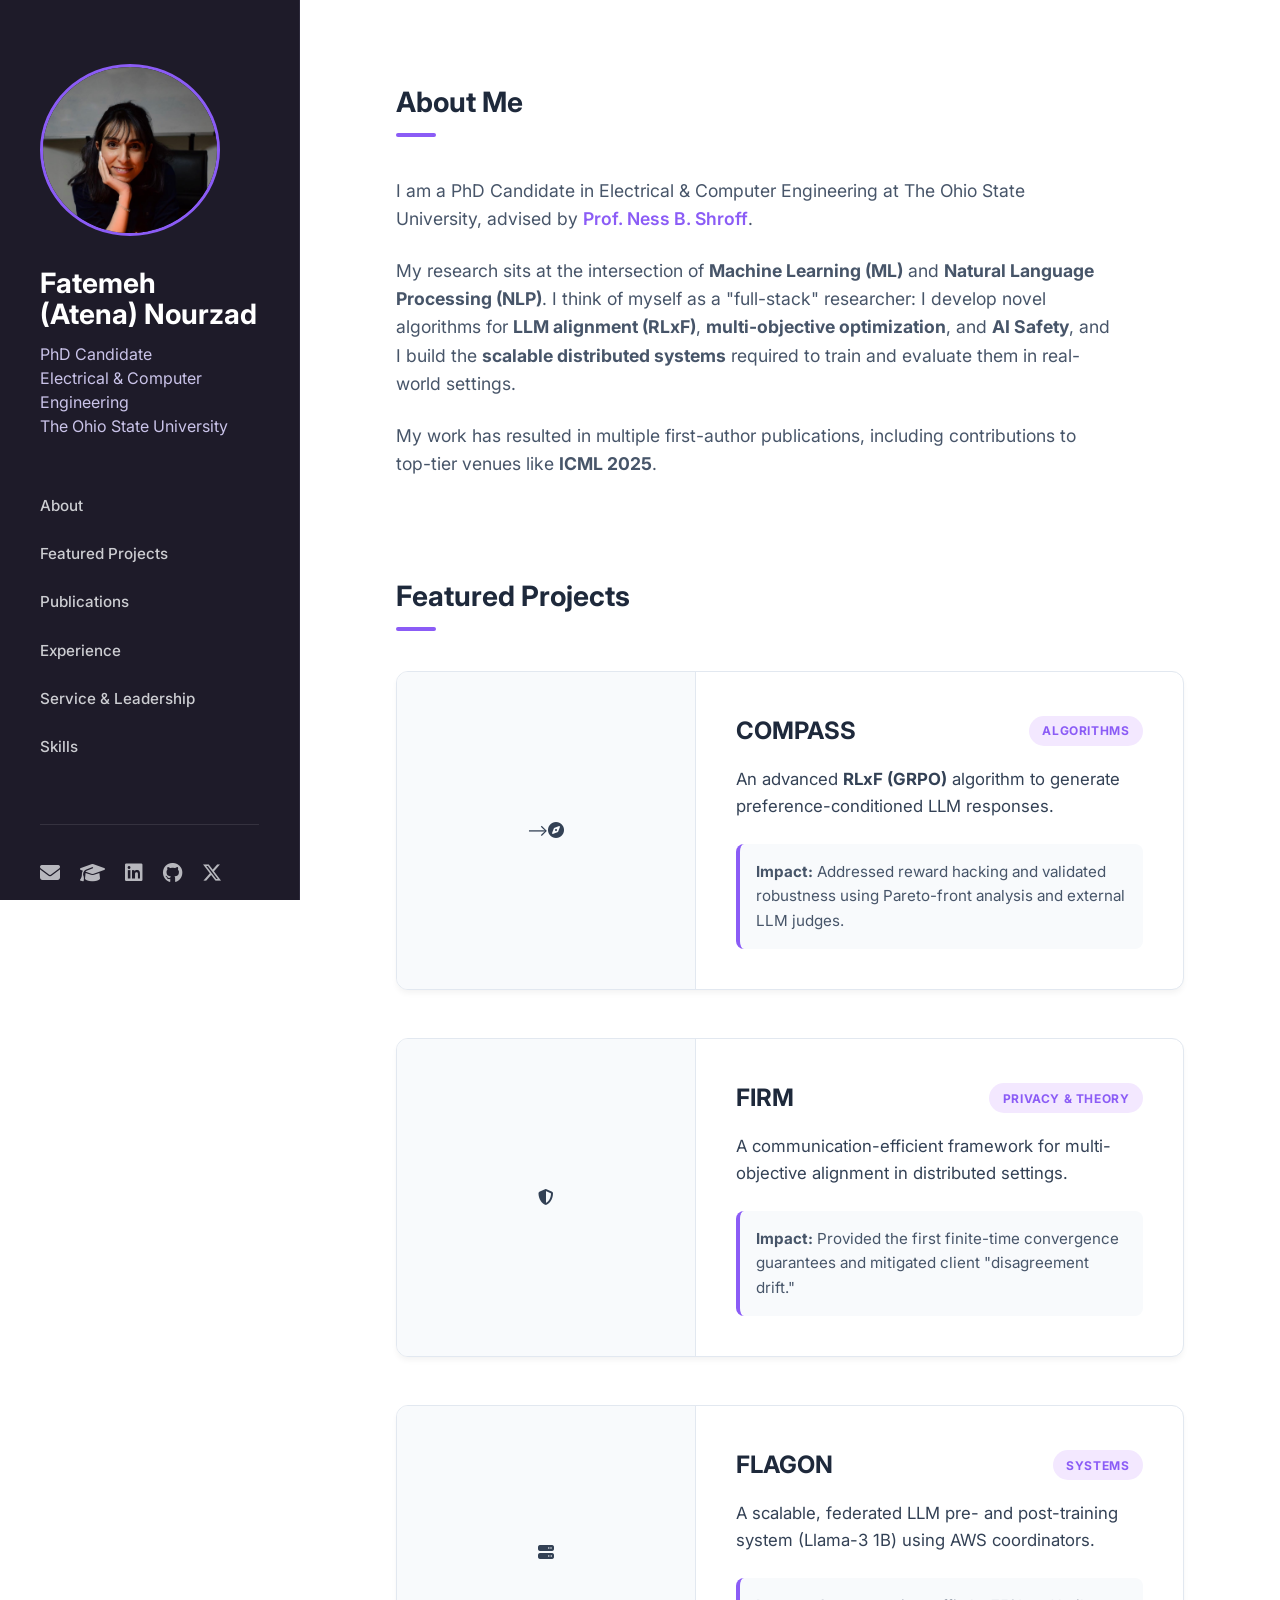
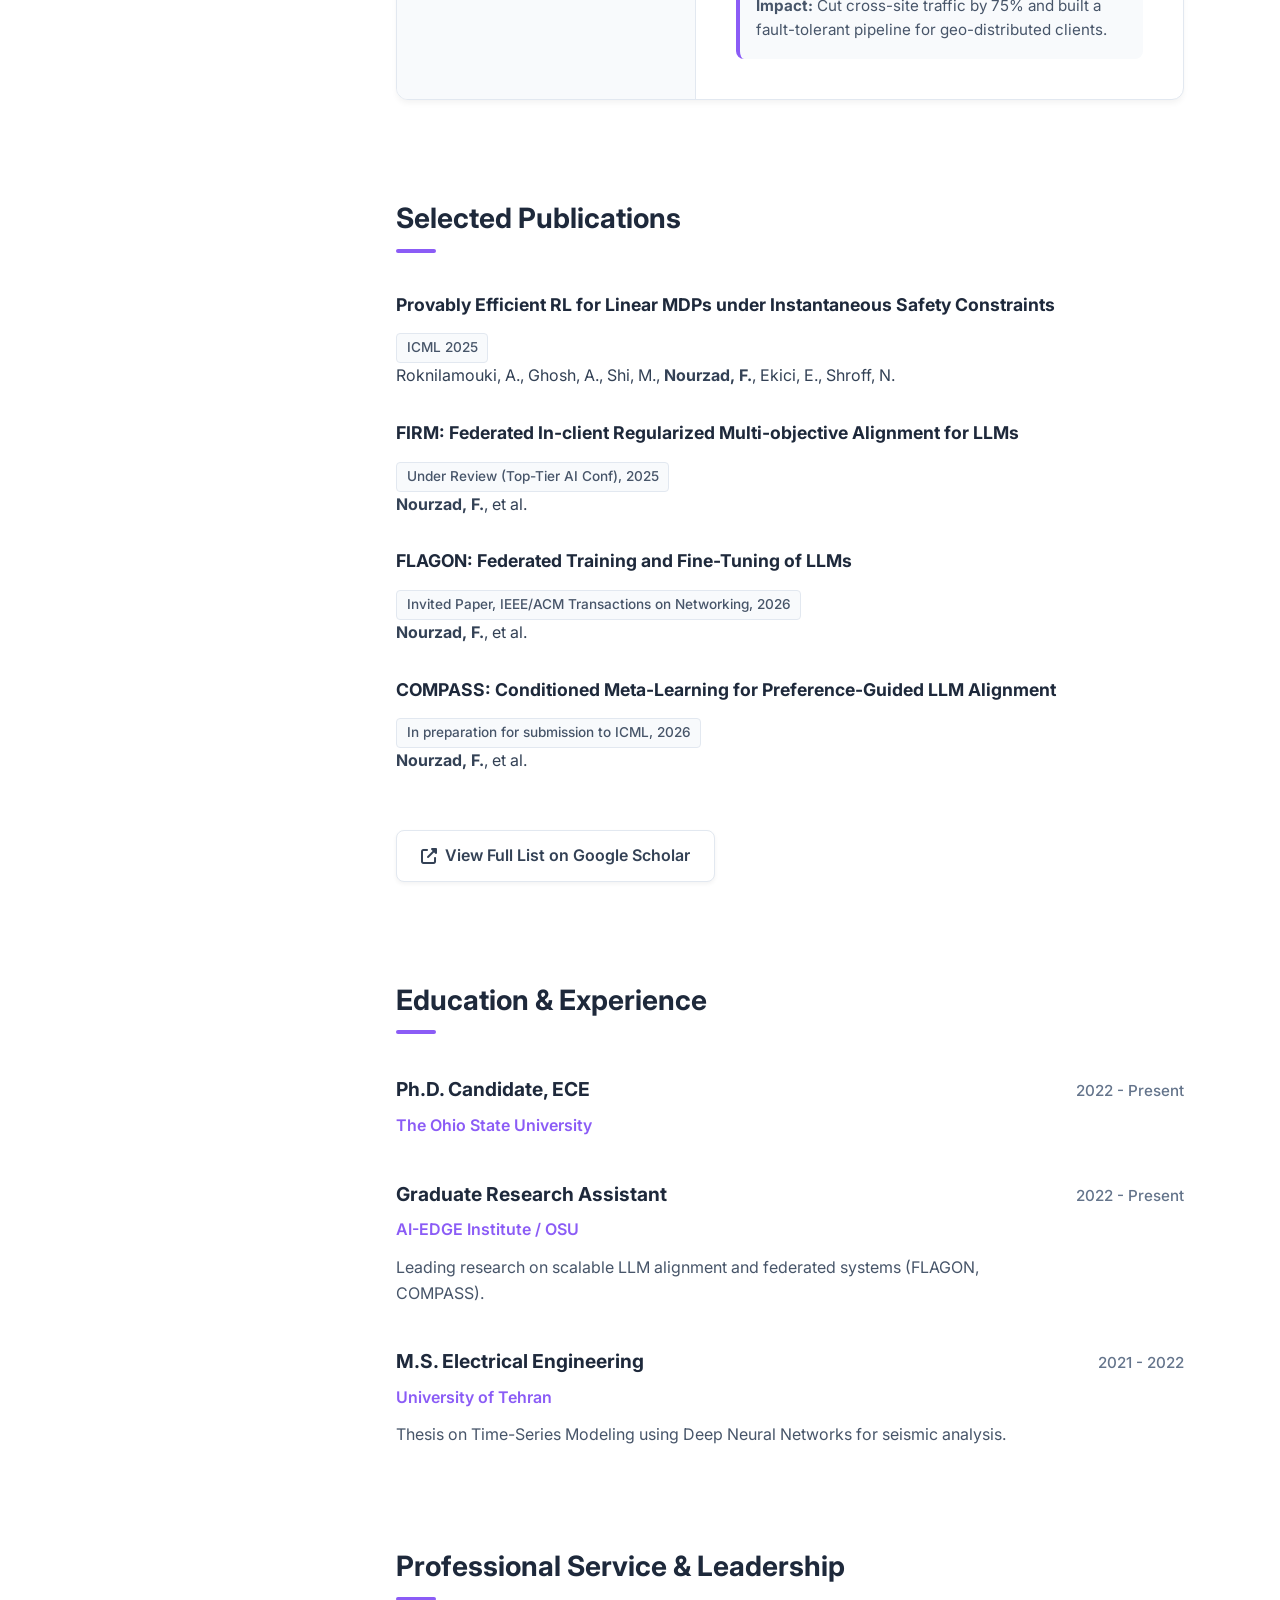
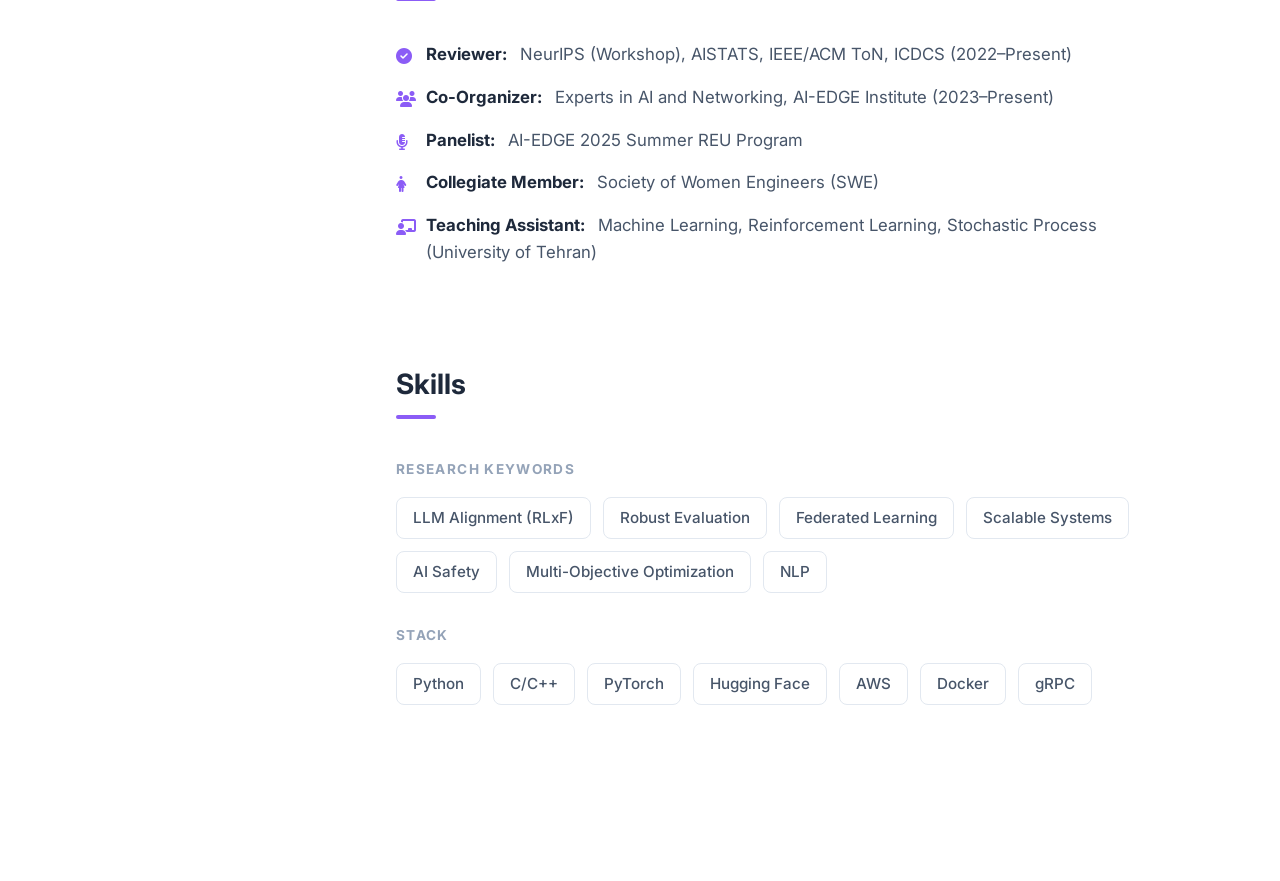
==== index.html @ d0d751be "Fixed" ====
<!DOCTYPE html>
<html lang="en">
<head>
    <meta charset="UTF-8">
    <meta name="viewport" content="width=device-width, initial-scale=1.0">
    <title>Fatemeh (Atena) Nourzad | PhD Candidate</title>
    <meta name="description" content="Academic website of Fatemeh (Atena) Nourzad.">

    <!-- Fonts & Icons -->
    <link rel="stylesheet" href="https://cdnjs.cloudflare.com/ajax/libs/font-awesome/6.4.0/css/all.min.css">
    <link href="https://fonts.googleapis.com/css2?family=Inter:wght@300;400;600;700&display=swap" rel="stylesheet">

    <style>
        :root {
            /* REFINED PALETTE - DARK PLUM & LILAC */
            /* Sidebar: Darker, muted, almost black-purple */
            --sidebar-bg: #1e1b29; 
            
            /* Sidebar Text: Soft white */
            --sidebar-text: #f8fafc; 
            
            /* Primary Accent: Vibrant Lilac (for links/titles) */
            --primary: #8b5cf6; 
            
            /* Secondary Accent: Soft Lavender (for borders/subtitles) */
            --secondary: #ddd6fe; 
            
            /* Main Content Background */
            --bg: #ffffff;
            --text: #334155;
            --gray: #64748b;
            --light-gray: #f8fafc;
            --card-border: #e2e8f0;
        }

        * { box-sizing: border-box; margin: 0; padding: 0; }
        
        html { scroll-behavior: smooth; }

        body {
            font-family: 'Inter', sans-serif;
            color: var(--text);
            line-height: 1.6;
            background-color: var(--bg);
            display: flex;
            flex-direction: row; /* Explicitly set row layout */
            min-height: 100vh;
        }

        /* --- SIDEBAR --- */
        .sidebar {
            width: 300px;
            background-color: var(--sidebar-bg);
            color: var(--sidebar-text);
            padding: 4rem 2.5rem;
            display: flex;
            flex-direction: column;
            position: fixed;
            top: 0;
            left: 0;
            height: 100vh;
            overflow-y: auto;
            border-right: 1px solid #2d2a3b;
            text-align: left; 
            z-index: 1000; /* Ensure it stays on top */
        }

        .profile-photo {
            width: 180px; 
            height: 180px;
            border-radius: 50%;
            object-fit: cover;
            border: 3px solid var(--primary);
            margin-bottom: 2rem;
            background-color: var(--gray);
        }

        .sidebar h1 {
            font-size: 1.75rem;
            font-weight: 700;
            line-height: 1.1;
            margin-bottom: 0.75rem;
            color: #ffffff;
        }

        .sidebar .subtitle {
            font-size: 1rem;
            color: var(--secondary);
            margin-bottom: 3rem;
            font-weight: 400;
            opacity: 0.9;
            line-height: 1.5;
        }

        .nav-links {
            list-style: none;
            margin-bottom: auto; 
            width: 100%;
            padding: 0;
        }

        .nav-links li { margin-bottom: 0.5rem; }
        
        .nav-links a {
            color: var(--sidebar-text);
            text-decoration: none;
            font-weight: 500;
            font-size: 0.95rem;
            display: block;
            padding: 0.5rem 0;
            transition: all 0.2s;
            opacity: 0.8;
        }
        
        .nav-links a:hover { 
            color: var(--secondary); 
            opacity: 1;
            transform: translateX(5px);
        }

        .social-links { 
            display: flex; 
            gap: 1.25rem; 
            margin-top: 3rem; 
            padding-top: 2rem;
            border-top: 1px solid rgba(255,255,255,0.1);
        }
        
        .social-links a {
            color: var(--sidebar-text);
            font-size: 1.25rem;
            transition: color 0.2s;
            opacity: 0.7;
        }
        .social-links a:hover { color: var(--primary); opacity: 1; }

        /* --- MAIN CONTENT --- */
        .main-content {
            margin-left: 300px; /* Push content to the right of fixed sidebar */
            flex: 1;
            padding: 5rem 6rem;
            max-width: 1100px;
        }

        section { margin-bottom: 6rem; scroll-margin-top: 4rem; }
        
        h2 { 
            font-size: 1.75rem; 
            font-weight: 700;
            margin-bottom: 2.5rem; 
            color: #1e293b;
            position: relative;
            display: inline-block;
        }
        
        /* Lilac underline accent */
        h2::after {
            content: '';
            display: block;
            width: 40px; 
            height: 4px;
            background-color: var(--primary); 
            margin-top: 0.5rem;
            border-radius: 2px;
        }

        p { margin-bottom: 1.5rem; font-size: 1.1rem; color: #475569; max-width: 65ch; }
        
        a.text-link { color: var(--primary); text-decoration: none; font-weight: 600; border-bottom: 1px solid transparent; transition: border 0.2s; }
        a.text-link:hover { border-bottom: 1px solid var(--primary); }

        /* --- PROJECT CARDS --- */
        .project-card {
            background: #fff;
            border: 1px solid var(--card-border);
            border-radius: 12px;
            overflow: hidden;
            margin-bottom: 3rem;
            box-shadow: 0 4px 6px -1px rgba(0, 0, 0, 0.05);
            transition: transform 0.2s, box-shadow 0.2s;
            display: flex; 
        }

        .project-card:hover { transform: translateY(-4px); box-shadow: 0 15px 30px -5px rgba(0, 0, 0, 0.1); }

        .project-visual {
            flex: 0 0 38%;
            background-color: var(--light-gray);
            border-right: 1px solid var(--card-border);
            min-height: 280px;
            display: flex;
            align-items: center;
            justify-content: center;
            overflow: hidden;
            position: relative;
        }
        
        .project-visual::after {
            content: '';
            position: absolute;
            top:0; left:0; right:0; bottom:0;
            background: var(--primary);
            opacity: 0;
            transition: opacity 0.3s;
            pointer-events: none;
        }
        .project-card:hover .project-visual::after { opacity: 0.05; }

        .project-img { width: 100%; height: 100%; object-fit: cover; transition: transform 0.5s; }
        .project-card:hover .project-img { transform: scale(1.05); }

        .project-details { padding: 2.5rem; flex: 1; display: flex; flex-direction: column; justify-content: center; }
        
        .project-header { display: flex; justify-content: space-between; align-items: center; margin-bottom: 1rem; }
        .project-title { font-size: 1.5rem; font-weight: 700; color: #1e293b; }
        
        .badge { 
            background: #f3e8ff; color: var(--primary); 
            padding: 0.35rem 0.85rem; border-radius: 999px; 
            font-size: 0.75rem; font-weight: 700; letter-spacing: 0.05em; text-transform: uppercase;
        }

        .project-summary { margin-bottom: 1.5rem; color: #334155; font-size: 1.05rem; line-height: 1.6; }
        .key-result { font-size: 0.95rem; background: #f8fafc; padding: 1rem; border-radius: 8px; border-left: 4px solid var(--primary); color: #475569; }

        /* --- EXPERIENCE ITEMS --- */
        .exp-item { margin-bottom: 2.5rem; }
        .exp-header { display: flex; justify-content: space-between; align-items: baseline; margin-bottom: 0.5rem; }
        .exp-role { font-weight: 700; font-size: 1.2rem; color: #1e293b; }
        .exp-date { font-family: 'Inter', sans-serif; color: var(--gray); font-size: 0.95rem; font-weight: 500; }
        .exp-company { font-weight: 600; color: var(--primary); margin-bottom: 0.75rem; display: block; font-size: 1rem; }
        
        /* --- PUBLICATIONS --- */
        .pub-list { list-style: none; }
        .pub-item { margin-bottom: 2rem; padding-left: 0; }
        
        .pub-title { 
            font-weight: 700; color: #1e293b; display: block; margin-bottom: 0.5rem; font-size: 1.1rem; line-height: 1.4;
            transition: color 0.2s;
        }
        .pub-title:hover { color: var(--primary); }
        
        .pub-venue { 
            display: inline-block;
            background: var(--light-gray);
            padding: 0.2rem 0.6rem;
            border-radius: 4px;
            font-style: normal; 
            color: #475569; 
            font-size: 0.85rem; 
            font-weight: 500;
            margin-top: 0.5rem;
            border: 1px solid var(--card-border);
        }
        
        .scholar-btn {
            display: inline-flex;
            align-items: center;
            gap: 0.5rem;
            margin-top: 1.5rem;
            padding: 0.75rem 1.5rem;
            background-color: #fff;
            color: var(--text);
            text-decoration: none;
            border-radius: 8px;
            font-weight: 600;
            transition: all 0.2s;
            border: 1px solid var(--card-border);
            box-shadow: 0 2px 4px rgba(0,0,0,0.05);
        }
        .scholar-btn:hover { border-color: var(--primary); color: var(--primary); transform: translateY(-2px); box-shadow: 0 4px 8px rgba(139, 92, 246, 0.15); }

        /* --- SERVICE LIST --- */
        .service-list { list-style: none; }
        .service-item { display: flex; margin-bottom: 1rem; align-items: baseline; }
        .service-icon { color: var(--primary); width: 30px; font-size: 1rem; transform: translateY(2px); }
        .service-text { flex: 1; color: #475569; font-size: 1.05rem; }
        .service-role { font-weight: 700; color: #1e293b; margin-right: 0.5rem; }

        /* --- SKILLS --- */
        .skill-category { margin-bottom: 2rem; }
        .skill-label { font-size: 0.85rem; text-transform: uppercase; letter-spacing: 0.1em; color: #94a3b8; margin-bottom: 1rem; display: block; font-weight: 700; }
        .skill-cloud { display: flex; flex-wrap: wrap; gap: 0.75rem; }
        .skill-tag {
            background: #ffffff;
            border: 1px solid #e2e8f0;
            padding: 0.5rem 1rem;
            border-radius: 8px;
            font-size: 0.95rem;
            color: #475569;
            font-weight: 500;
            transition: all 0.2s;
        }
        .skill-tag:hover { border-color: var(--primary); color: var(--primary); background: #f5f3ff; transform: translateY(-2px); }

        /* --- MOBILE --- */
        /* I lowered this breakpoint from 900px to 700px so it stays 'Desktop Mode' in split screen */
        @media (max-width: 700px) {
            body { flex-direction: column; }
            .sidebar { 
                width: 100%; height: auto; position: relative; 
                padding: 3rem 1.5rem; align-items: center; text-align: center;
                border-right: none; border-bottom: 1px solid #2d2a3b;
            }
            .nav-links a { text-align: center; }
            .social-links { justify-content: center; }
            .profile-photo { margin-bottom: 1.5rem; width: 140px; height: 140px; }
            
            .main-content { margin-left: 0; padding: 3rem 1.5rem; }
            .nav-links { display: none; } 
            
            .project-card { flex-direction: column; }
            .project-visual { height: 220px; width: 100%; border-right: none; border-bottom: 1px solid var(--card-border); }
            .project-details { padding: 1.5rem; }
            
            h1 { font-size: 2rem; }
        }
    </style>
</head>
<body>

    <!-- LEFT SIDEBAR (Fixed Left, Left-Aligned Text) -->
    <aside class="sidebar">
        <!-- Replace src with your actual photo filename -->
        <img src="profile.jpg" alt="Atena Nourzad" class="profile-photo">
        
        <h1>Fatemeh (Atena) Nourzad</h1>
        <div class="subtitle">PhD Candidate<br>Electrical & Computer Engineering<br>The Ohio State University</div>

        <ul class="nav-links">
            <li><a href="#about">About</a></li>
            <li><a href="#projects">Featured Projects</a></li>
            <li><a href="#publications">Publications</a></li>
            <li><a href="#experience">Experience</a></li>
            <li><a href="#service">Service & Leadership</a></li>
            <li><a href="#skills">Skills</a></li>
        </ul>

        <div class="social-links">
            <a href="mailto:nourzad.1@osu.edu" title="Email"><i class="fas fa-envelope"></i></a>
            <a href="https://scholar.google.com/citations?user=0tPAHdUAAAAJ&hl=en" target="_blank" title="Google Scholar">
                <i class="fas fa-graduation-cap"></i></a>
            <a href="www.linkedin.com/in/fatemeh-nourzad" target="_blank" title="LinkedIn">
                <i class="fab fa-linkedin"></i></a>
            
            <a href="https://github.com/atinourzad" target="_blank" title="GitHub">
                <i class="fab fa-github"></i></a>

            <a href="https://twitter.com/AtiNourzad" target="_blank" title="X (Twitter)">
                <i class="fab fa-x-twitter"></i>
            </a>
        </div>
    </aside>

    <!-- RIGHT CONTENT -->
    <main class="main-content">
        
        <!-- ABOUT -->
        <section id="about">
            <h2>About Me</h2>
            <p>
                I am a PhD Candidate in Electrical & Computer Engineering at The Ohio State University, advised by <a href="https://u.osu.edu/shroff-11/" class="text-link">Prof. Ness B. Shroff</a>.
            </p>
            <p>
                My research sits at the intersection of <strong>Machine Learning (ML)</strong> and <strong>Natural Language Processing (NLP)</strong>. I think of myself as a "full-stack" researcher: I develop novel algorithms for <strong>LLM alignment (RLxF)</strong>, <strong>multi-objective optimization</strong>, and <strong>AI Safety</strong>, and I build the <strong>scalable distributed systems</strong> required to train and evaluate them in real-world settings.
            </p>
            <p>
                My work has resulted in multiple first-author publications, including contributions to top-tier venues like <strong>ICML 2025</strong>.
            </p>
        </section>

        <!-- PROJECTS (Cards) -->
        <section id="projects">
            <h2>Featured Projects</h2>
            
            <div class="project-card">
                <div class="project-visual">
                    <!-- Add your image here -->
                    <!-- <img src="compass_viz.png" alt="COMPASS Project" class="project-img" style="opacity:0.5"> <!-- Placeholder opacity --> -->
                    <i class="fas fa-compass"></i>
                </div>
                <div class="project-details">
                    <div class="project-header">
                        <span class="project-title">COMPASS</span>
                        <span class="badge">Algorithms</span>
                    </div>
                    <div class="project-summary">
                        An advanced <strong>RLxF (GRPO)</strong> algorithm to generate preference-conditioned LLM responses.
                    </div>
                    <div class="key-result">
                        <strong>Impact:</strong> Addressed reward hacking and validated robustness using Pareto-front analysis and external LLM judges.
                    </div>
                </div>
            </div>

            <div class="project-card">
                <div class="project-visual">
                    <i class="fas fa-shield-alt"></i>
                    <!-- <img src="firm_viz.png" alt="FIRM Project" class="project-img" style="opacity:0.5"> -->
                </div>
                <div class="project-details">
                    <div class="project-header">
                        <span class="project-title">FIRM</span>
                        <span class="badge">Privacy & Theory</span>
                    </div>
                    <div class="project-summary">
                        A communication-efficient framework for multi-objective alignment in distributed settings.
                    </div>
                    <div class="key-result">
                        <strong>Impact:</strong> Provided the first finite-time convergence guarantees and mitigated client "disagreement drift."
                    </div>
                </div>
            </div>

            <div class="project-card">
                <div class="project-visual">
                    <i class="fas fa-server"></i>
                    <!-- <img src="flagon_viz.png" alt="FLAGON Project" class="project-img" style="opacity:0.5"> -->
                </div>
                <div class="project-details">
                    <div class="project-header">
                        <span class="project-title">FLAGON</span>
                        <span class="badge">Systems</span>
                    </div>
                    <div class="project-summary">
                        A scalable, federated LLM pre- and post-training system (Llama-3 1B) using AWS coordinators.
                    </div>
                    <div class="key-result">
                        <strong>Impact:</strong> Cut cross-site traffic by 75% and built a fault-tolerant pipeline for geo-distributed clients.
                    </div>
                </div>
            </div>
        </section>

        <!-- PUBLICATIONS -->
        <section id="publications">
            <h2>Selected Publications</h2>
            <ul class="pub-list">
                <li class="pub-item">
                    <span class="pub-title">Provably Efficient RL for Linear MDPs under Instantaneous Safety Constraints</span>
                    <div class="pub-venue">ICML 2025</div>
                    <div class="pub-authors">Roknilamouki, A., Ghosh, A., Shi, M., <strong>Nourzad, F.</strong>, Ekici, E., Shroff, N.</div>
                </li>
                <li class="pub-item">
                    <span class="pub-title">FIRM: Federated In-client Regularized Multi-objective Alignment for LLMs</span>
                    <div class="pub-venue">Under Review (Top-Tier AI Conf), 2025</div>
                    <div class="pub-authors"><strong>Nourzad, F.</strong>, et al.</div>
                </li>
                <li class="pub-item">
                    <span class="pub-title">FLAGON: Federated Training and Fine-Tuning of LLMs</span>
                    <div class="pub-venue">Invited Paper, IEEE/ACM Transactions on Networking, 2026</div>
                    <div class="pub-authors"><strong>Nourzad, F.</strong>, et al.</div>
                </li>
                <li class="pub-item">
                    <span class="pub-title">COMPASS: Conditioned Meta-Learning for Preference-Guided LLM Alignment</span>
                    <div class="pub-venue">In preparation for submission to ICML, 2026</div>
                    <div class="pub-authors"><strong>Nourzad, F.</strong>, et al.</div>
                </li>
            </ul>
            
            <a href="https://scholar.google.com/citations?user=0tPAHdUAAAAJ&hl=en" class="scholar-btn" target="_blank">
                <i class="fas fa-external-link-alt"></i> View Full List on Google Scholar
            </a>
        </section>

        <!-- EXPERIENCE & EDUCATION -->
        <section id="experience">
            <h2>Education & Experience</h2>
            
            <div class="exp-item">
                <div class="exp-header">
                    <span class="exp-role">Ph.D. Candidate, ECE</span>
                    <span class="exp-date">2022 - Present</span>
                </div>
                <span class="exp-company">The Ohio State University</span>
            </div>

            <div class="exp-item">
                <div class="exp-header">
                    <span class="exp-role">Graduate Research Assistant</span>
                    <span class="exp-date">2022 - Present</span>
                </div>
                <span class="exp-company">AI-EDGE Institute / OSU</span>
                <p style="font-size: 1rem; margin-top: 0.5rem;">Leading research on scalable LLM alignment and federated systems (FLAGON, COMPASS).</p>
            </div>

            <div class="exp-item">
                <div class="exp-header">
                    <span class="exp-role">M.S. Electrical Engineering</span>
                    <span class="exp-date">2021 - 2022</span>
                </div>
                <span class="exp-company">University of Tehran</span>
                <p style="font-size: 1rem; margin-top: 0.5rem;">Thesis on Time-Series Modeling using Deep Neural Networks for seismic analysis.</p>
            </div>
        </section>

        <!-- SERVICE -->
        <section id="service">
            <h2>Professional Service & Leadership</h2>
            <ul class="service-list">
                <li class="service-item">
                    <span class="service-icon"><i class="fas fa-check-circle"></i></span>
                    <div class="service-text">
                        <span class="service-role">Reviewer:</span> NeurIPS (Workshop), AISTATS, IEEE/ACM ToN, ICDCS (2022–Present)
                    </div>
                </li>
                <li class="service-item">
                    <span class="service-icon"><i class="fas fa-users"></i></span>
                    <div class="service-text">
                        <span class="service-role">Co-Organizer:</span> Experts in AI and Networking, AI-EDGE Institute (2023–Present)
                    </div>
                </li>
                <li class="service-item">
                    <span class="service-icon"><i class="fas fa-microphone-alt"></i></span>
                    <div class="service-text">
                        <span class="service-role">Panelist:</span> AI-EDGE 2025 Summer REU Program
                    </div>
                </li>
                <li class="service-item">
                    <span class="service-icon"><i class="fas fa-female"></i></span>
                    <div class="service-text">
                        <span class="service-role">Collegiate Member:</span> Society of Women Engineers (SWE)
                    </div>
                </li>
                <li class="service-item">
                    <span class="service-icon"><i class="fas fa-chalkboard-teacher"></i></span>
                    <div class="service-text">
                        <span class="service-role">Teaching Assistant:</span> Machine Learning, Reinforcement Learning, Stochastic Process (University of Tehran)
                    </div>
                </li>
            </ul>
        </section>

        <!-- SKILLS -->
        <section id="skills">
            <h2>Skills</h2>
            
            <div class="skill-category">
                <span class="skill-label">Research Keywords</span>
                <div class="skill-cloud">
                    <span class="skill-tag">LLM Alignment (RLxF)</span>
                    <span class="skill-tag">Robust Evaluation</span>
                    <span class="skill-tag">Federated Learning</span>
                    <span class="skill-tag">Scalable Systems</span>
                    <span class="skill-tag">AI Safety</span>
                    <span class="skill-tag">Multi-Objective Optimization</span>
                    <span class="skill-tag">NLP</span>
                </div>
            </div>

            <div class="skill-category">
                <span class="skill-label">Stack</span>
                <div class="skill-cloud">
                    <span class="skill-tag">Python</span>
                    <span class="skill-tag">C/C++</span>
                    <span class="skill-tag">PyTorch</span>
                    <span class="skill-tag">Hugging Face</span>
                    <span class="skill-tag">AWS</span>
                    <span class="skill-tag">Docker</span>
                    <span class="skill-tag">gRPC</span>
                </div>
            </div>
        </section>

    </main>
</body>
</html>
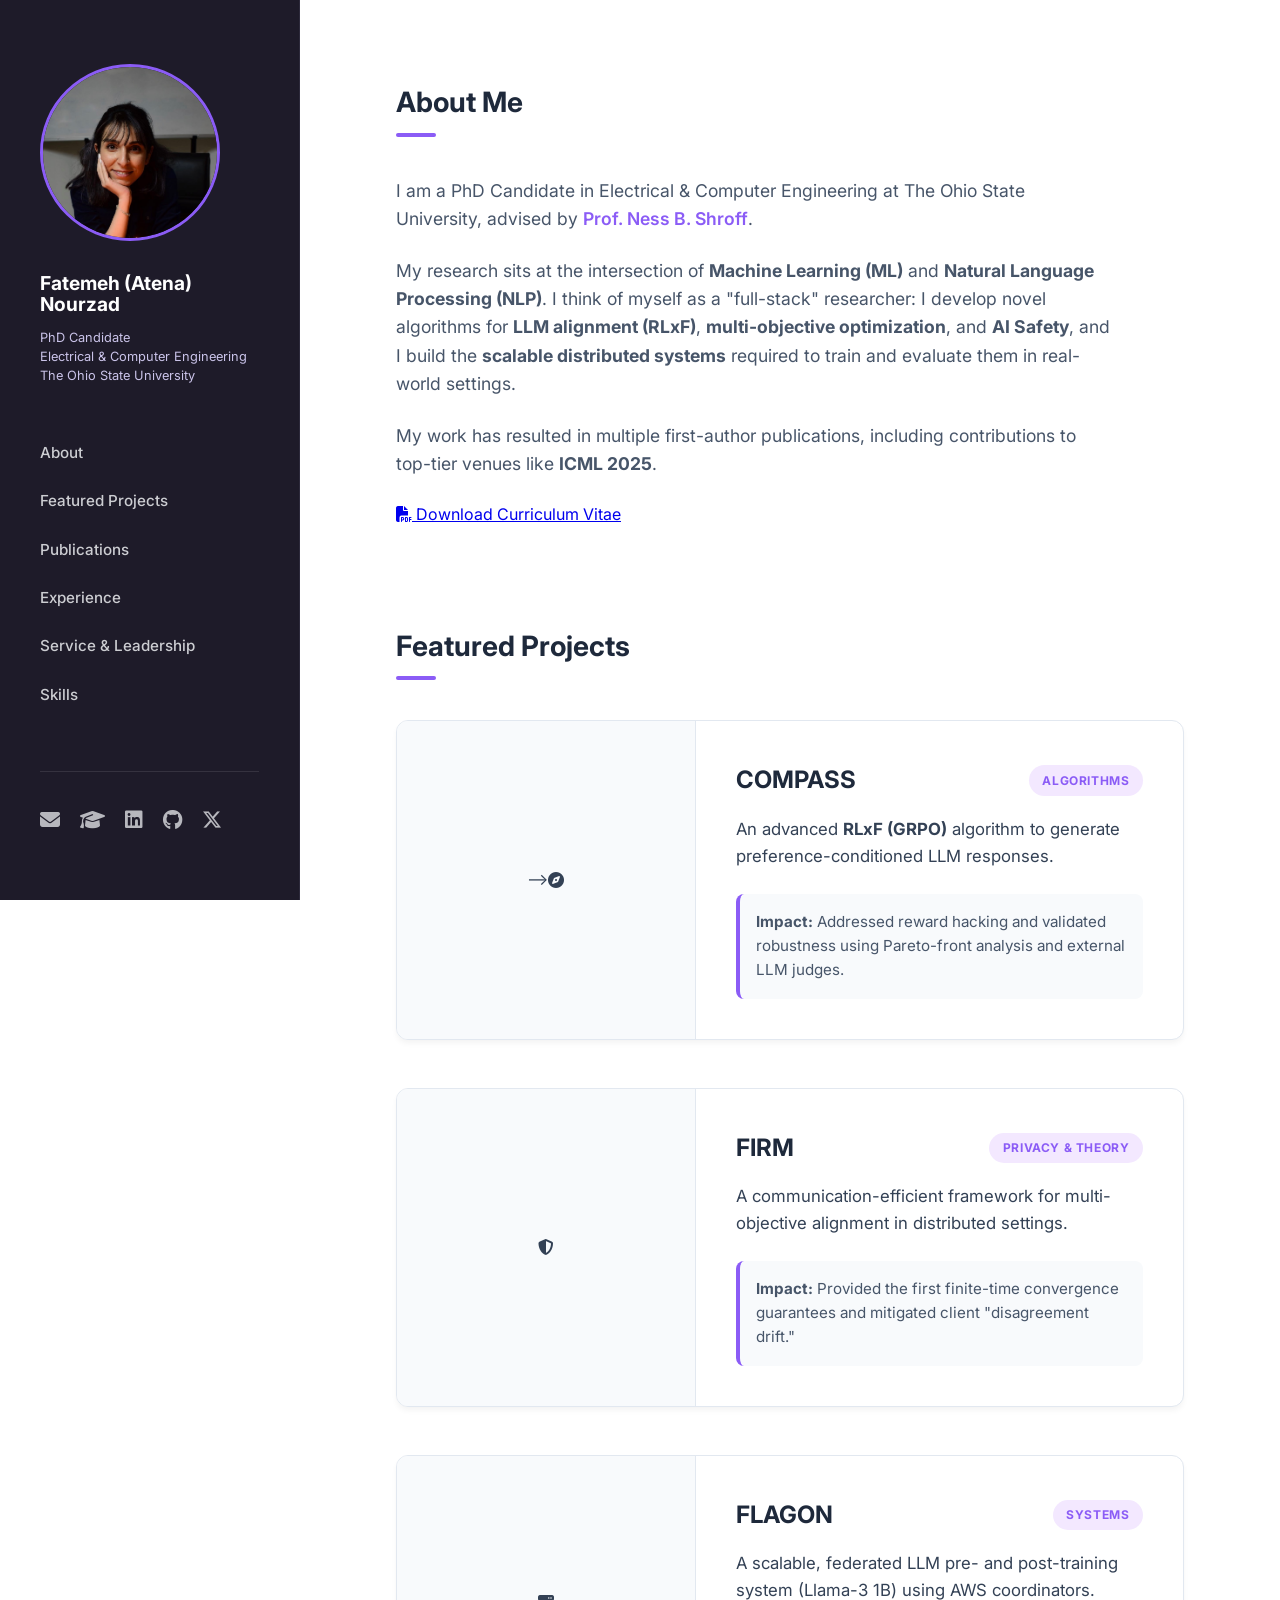
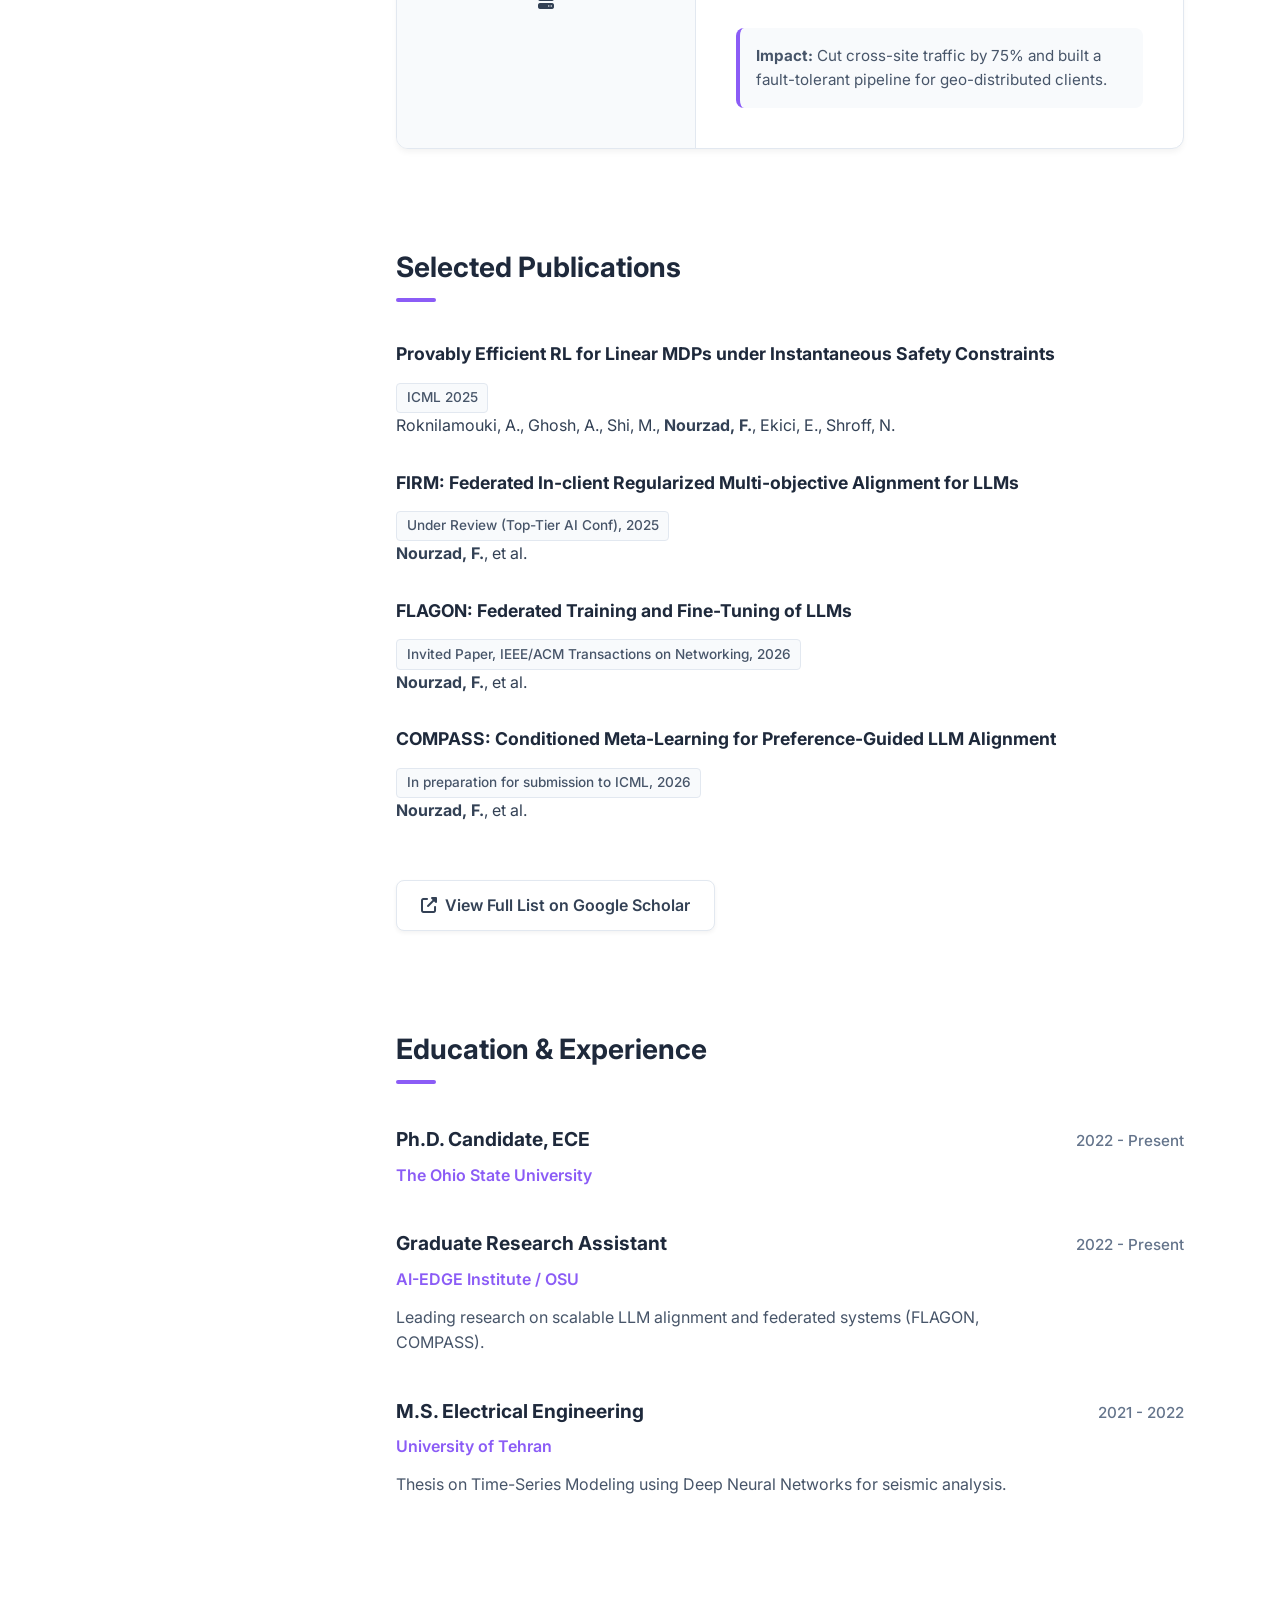
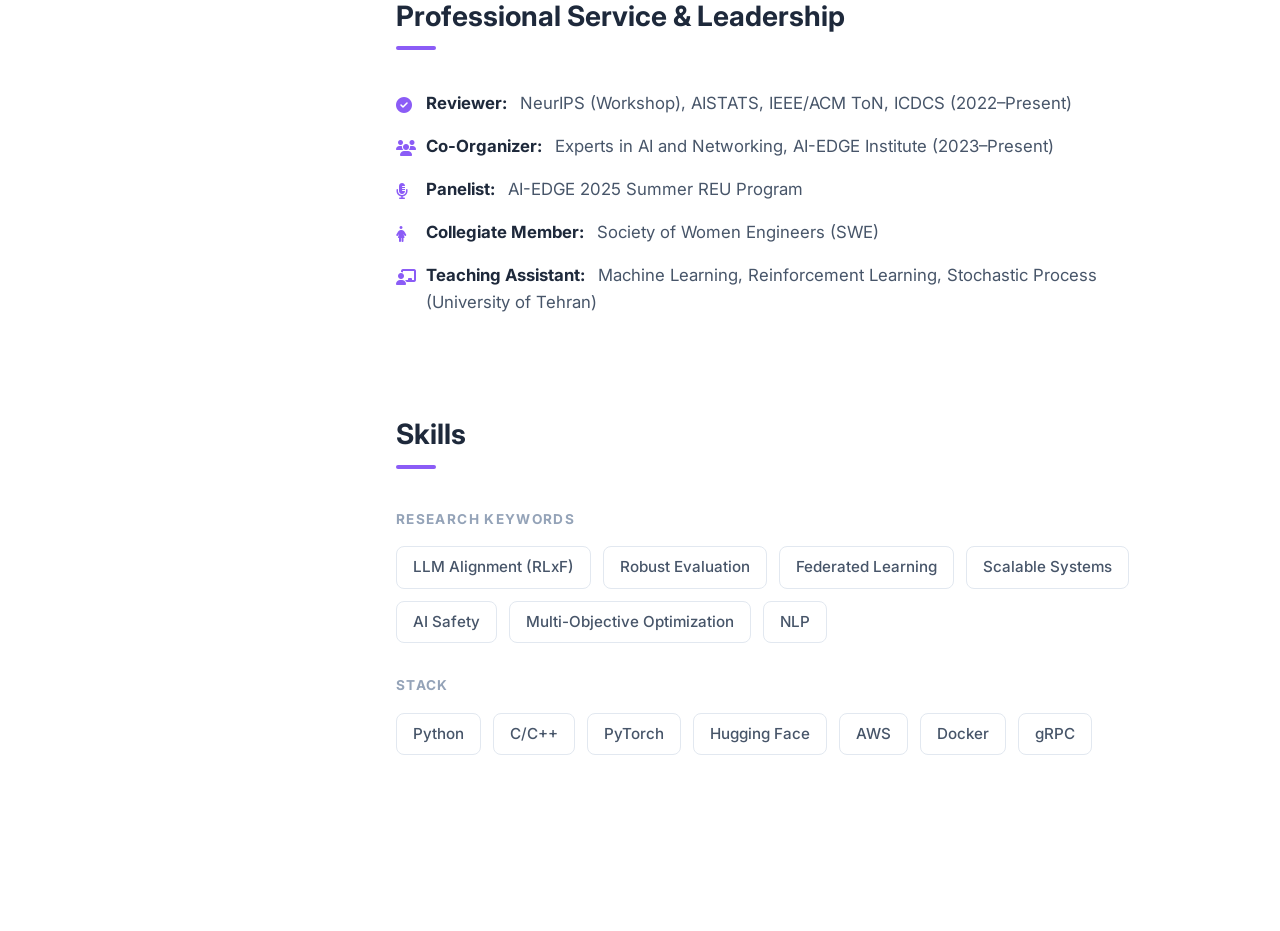
==== commit a5b0184f: "Update font sizes and add CV" ====
--- a/index.html
+++ b/index.html
@@ -76,7 +76,7 @@
         }
 
         .sidebar h1 {
-            font-size: 1.75rem;
+            font-size: 1.2rem;
             font-weight: 700;
             line-height: 1.1;
             margin-bottom: 0.75rem;
@@ -84,7 +84,7 @@
         }
 
         .sidebar .subtitle {
-            font-size: 1rem;
+            font-size: 0.8rem;
             color: var(--secondary);
             margin-bottom: 3rem;
             font-weight: 400;
@@ -340,7 +340,7 @@
             <a href="mailto:nourzad.1@osu.edu" title="Email"><i class="fas fa-envelope"></i></a>
             <a href="https://scholar.google.com/citations?user=0tPAHdUAAAAJ&hl=en" target="_blank" title="Google Scholar">
                 <i class="fas fa-graduation-cap"></i></a>
-            <a href="www.linkedin.com/in/fatemeh-nourzad" target="_blank" title="LinkedIn">
+            <a href="https://www.linkedin.com/in/fatemeh-nourzad/" target="_blank" title="LinkedIn">
                 <i class="fab fa-linkedin"></i></a>
             
             <a href="https://github.com/atinourzad" target="_blank" title="GitHub">
@@ -367,6 +367,10 @@
             <p>
                 My work has resulted in multiple first-author publications, including contributions to top-tier venues like <strong>ICML 2025</strong>.
             </p>
+            <!-- CV BUTTON -->
+            <a href="https://drive.google.com/file/d/18zWhDEufZwp9isUgrUGAMlaLu_viCtFf/view?usp=sharing" class="action-btn" target="_blank">
+                <i class="fas fa-file-pdf"></i> Download Curriculum Vitae
+            </a>
         </section>
 
         <!-- PROJECTS (Cards) -->
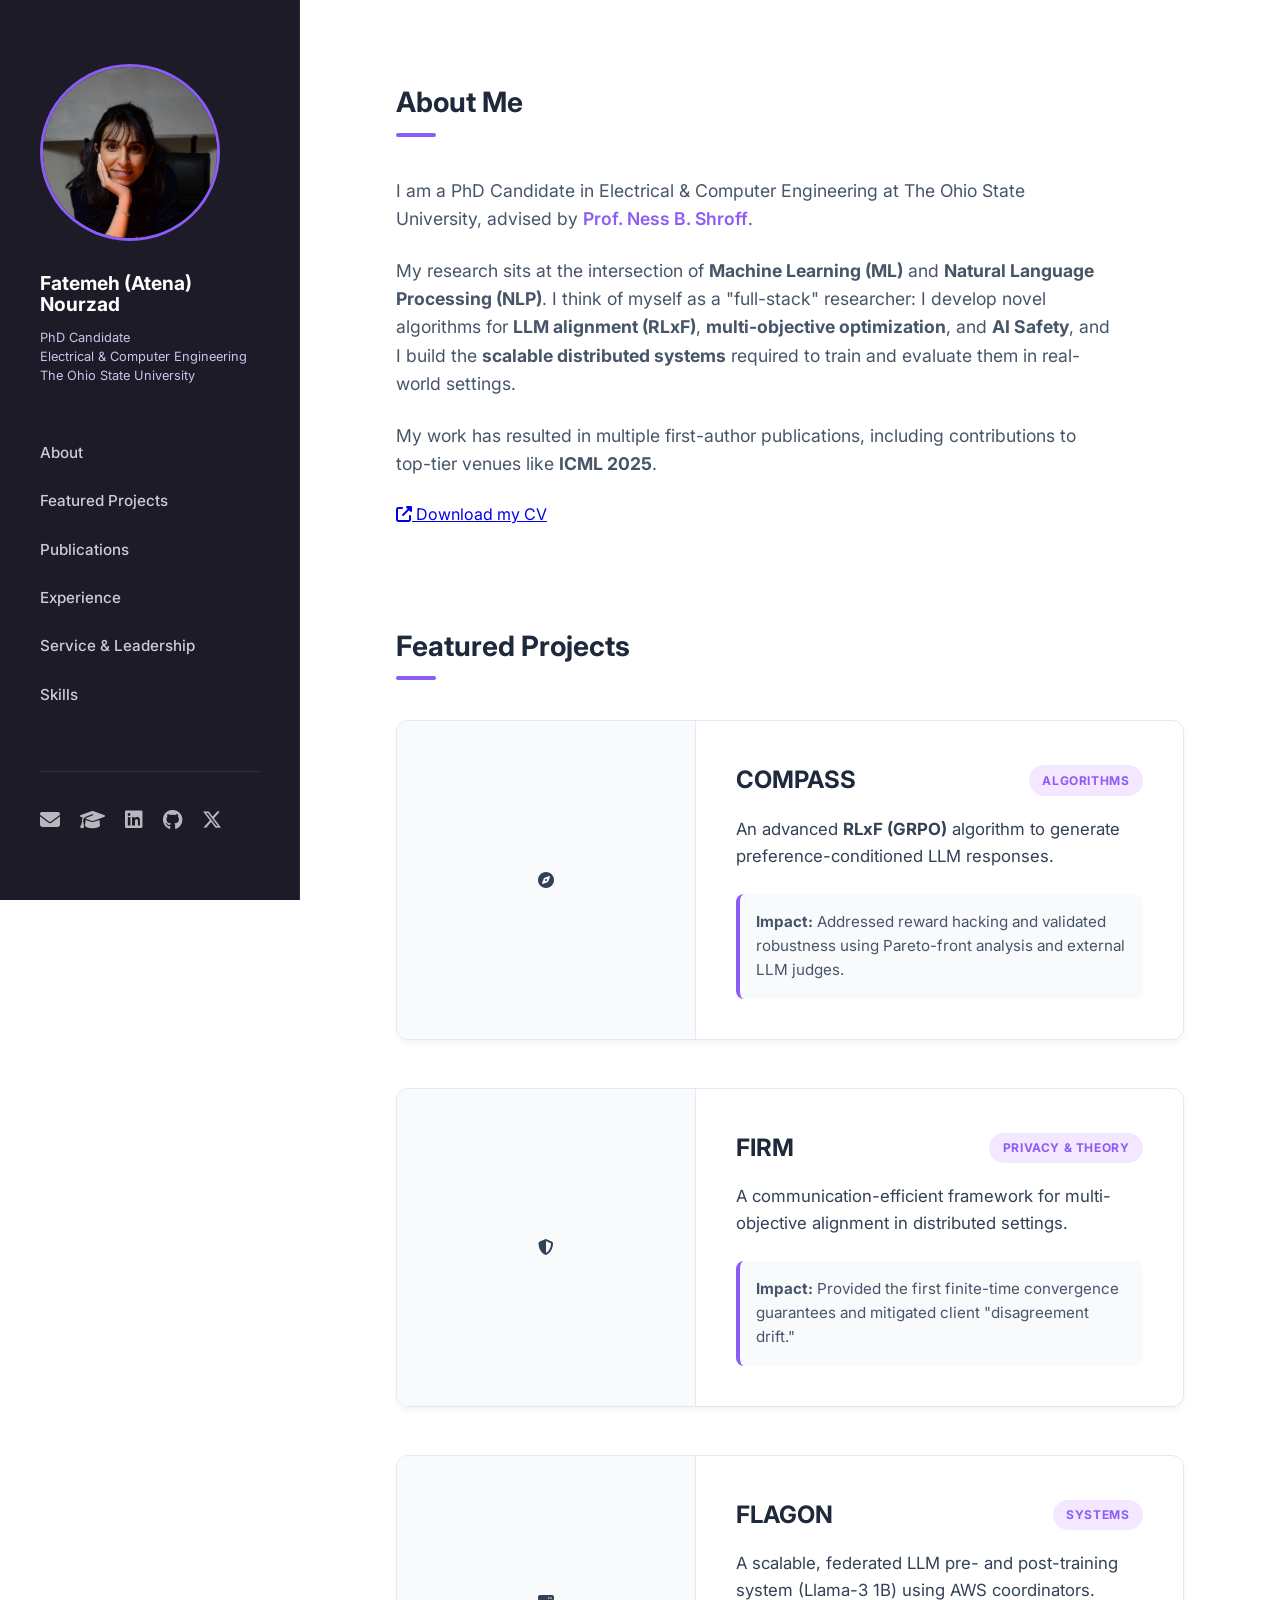
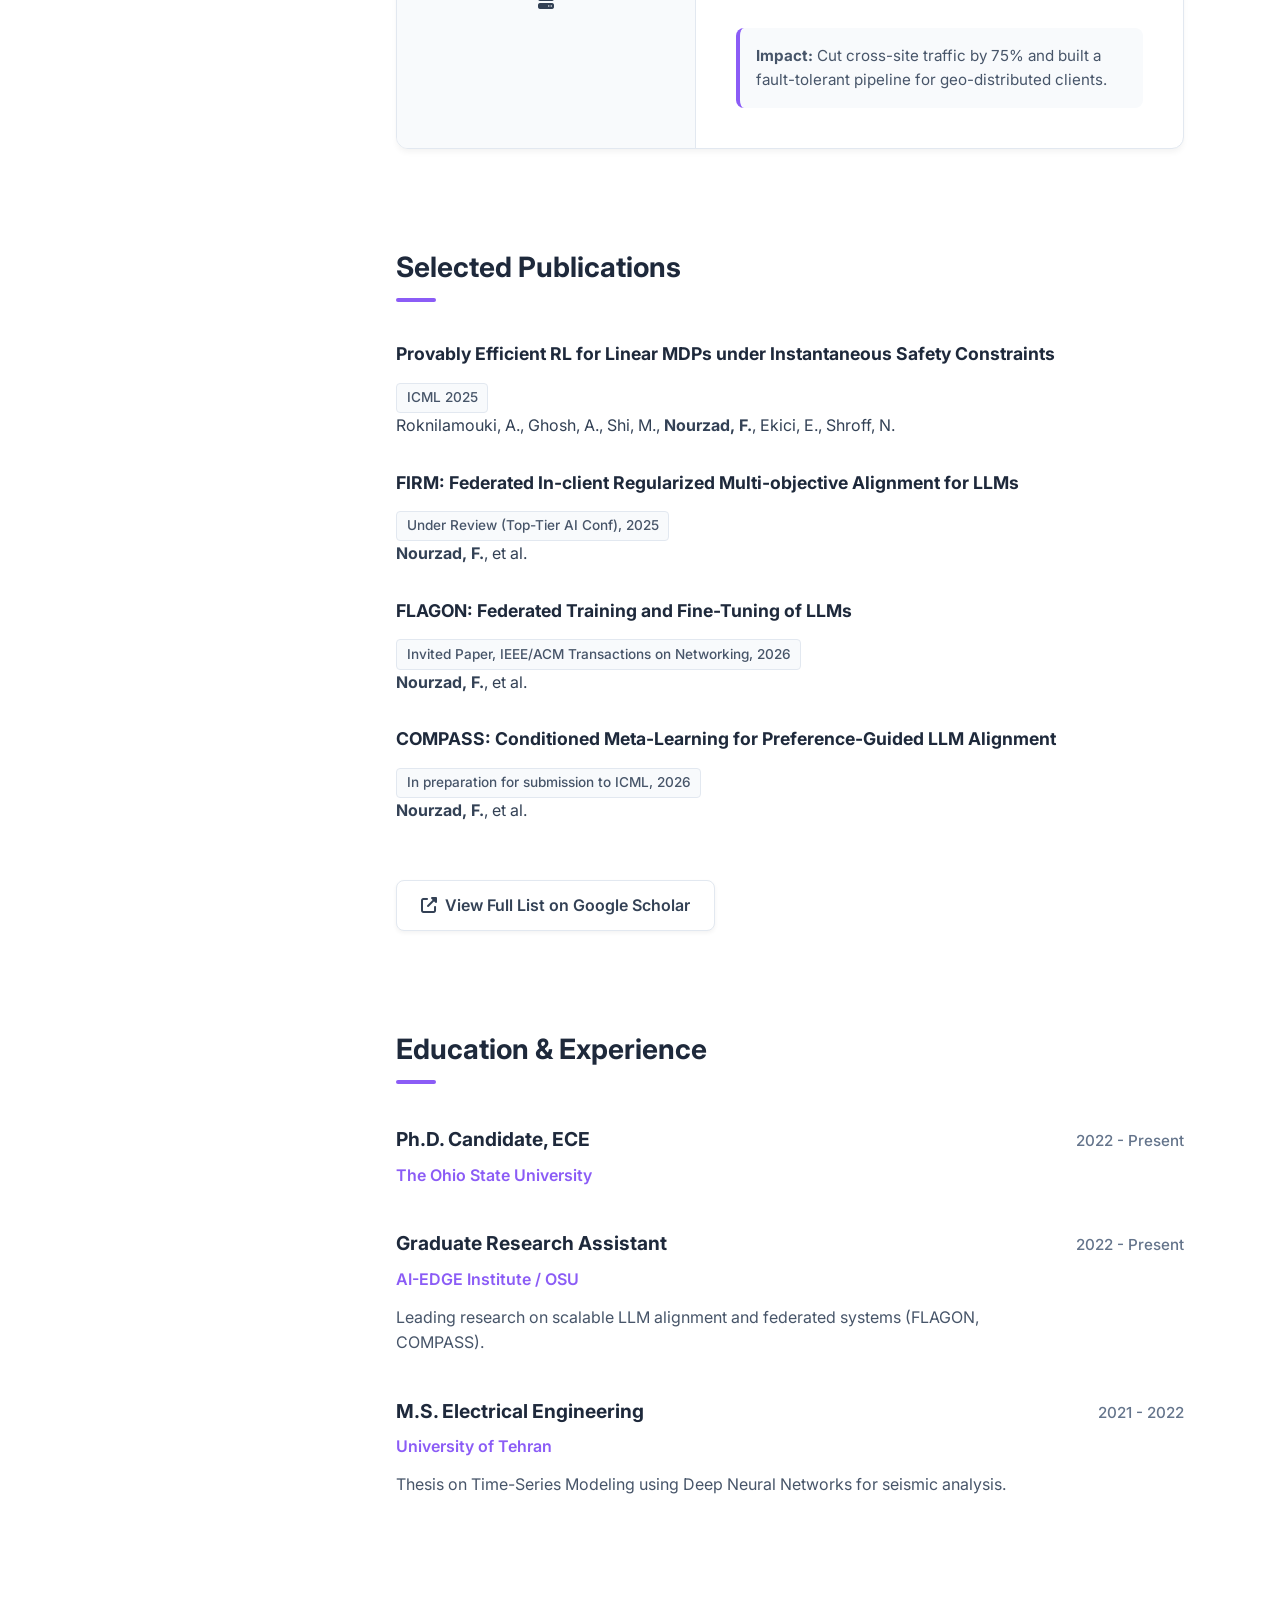
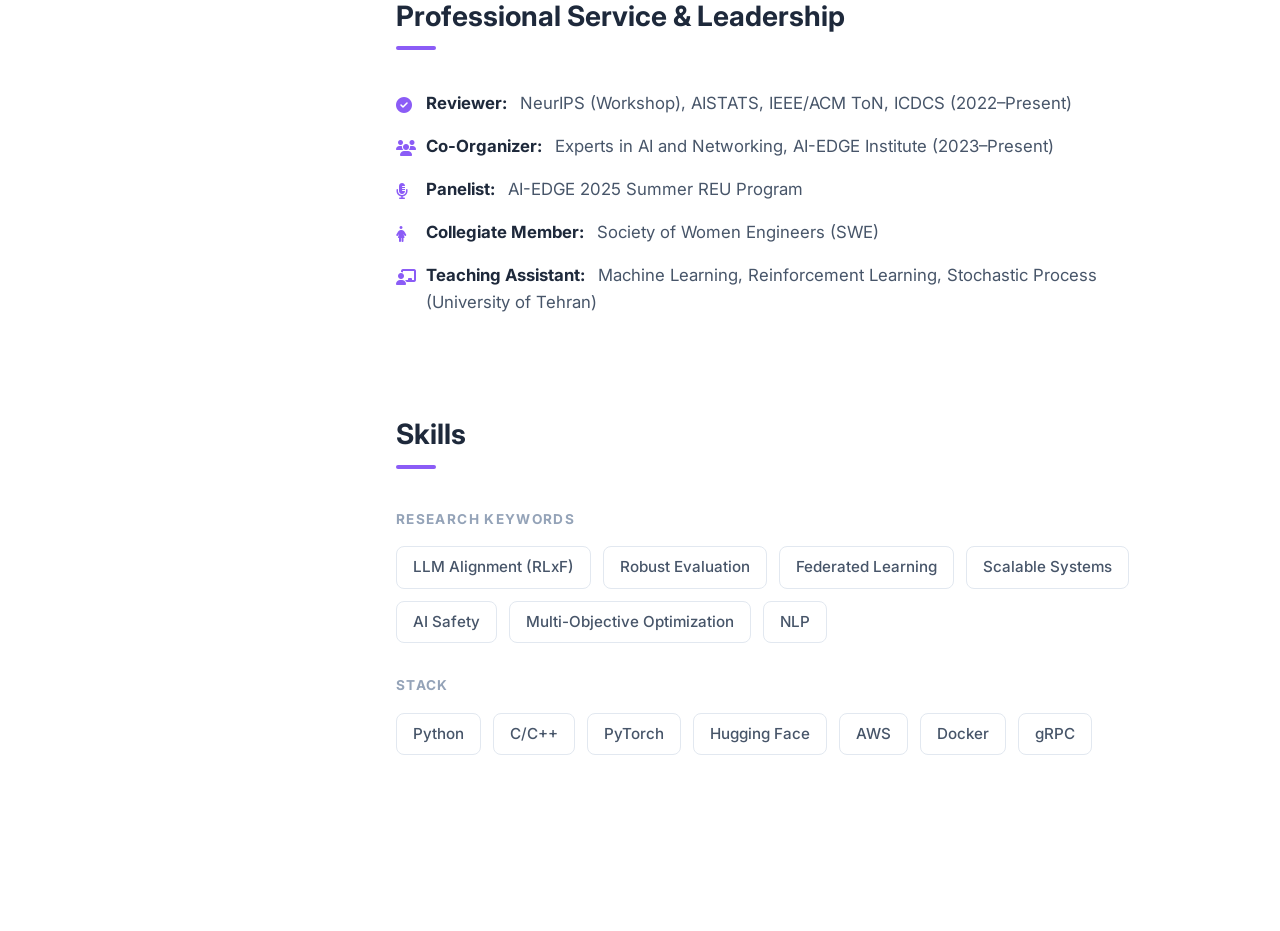
==== commit ce4e3571: "Update CV download link and project image comment" ====
--- a/index.html
+++ b/index.html
@@ -369,7 +369,7 @@
             </p>
             <!-- CV BUTTON -->
             <a href="https://drive.google.com/file/d/18zWhDEufZwp9isUgrUGAMlaLu_viCtFf/view?usp=sharing" class="action-btn" target="_blank">
-                <i class="fas fa-file-pdf"></i> Download Curriculum Vitae
+                <i class="fas fa-external-link-alt"></i> Download my CV
             </a>
         </section>
 
@@ -379,9 +379,8 @@
             
             <div class="project-card">
                 <div class="project-visual">
-                    <!-- Add your image here -->
-                    <!-- <img src="compass_viz.png" alt="COMPASS Project" class="project-img" style="opacity:0.5"> <!-- Placeholder opacity --> -->
                     <i class="fas fa-compass"></i>
+                    <!-- <img src="compass_viz.png" alt="COMPASS Project" class="project-img" style="opacity:0.5"> <!-- Placeholder opacity --> 
                 </div>
                 <div class="project-details">
                     <div class="project-header">
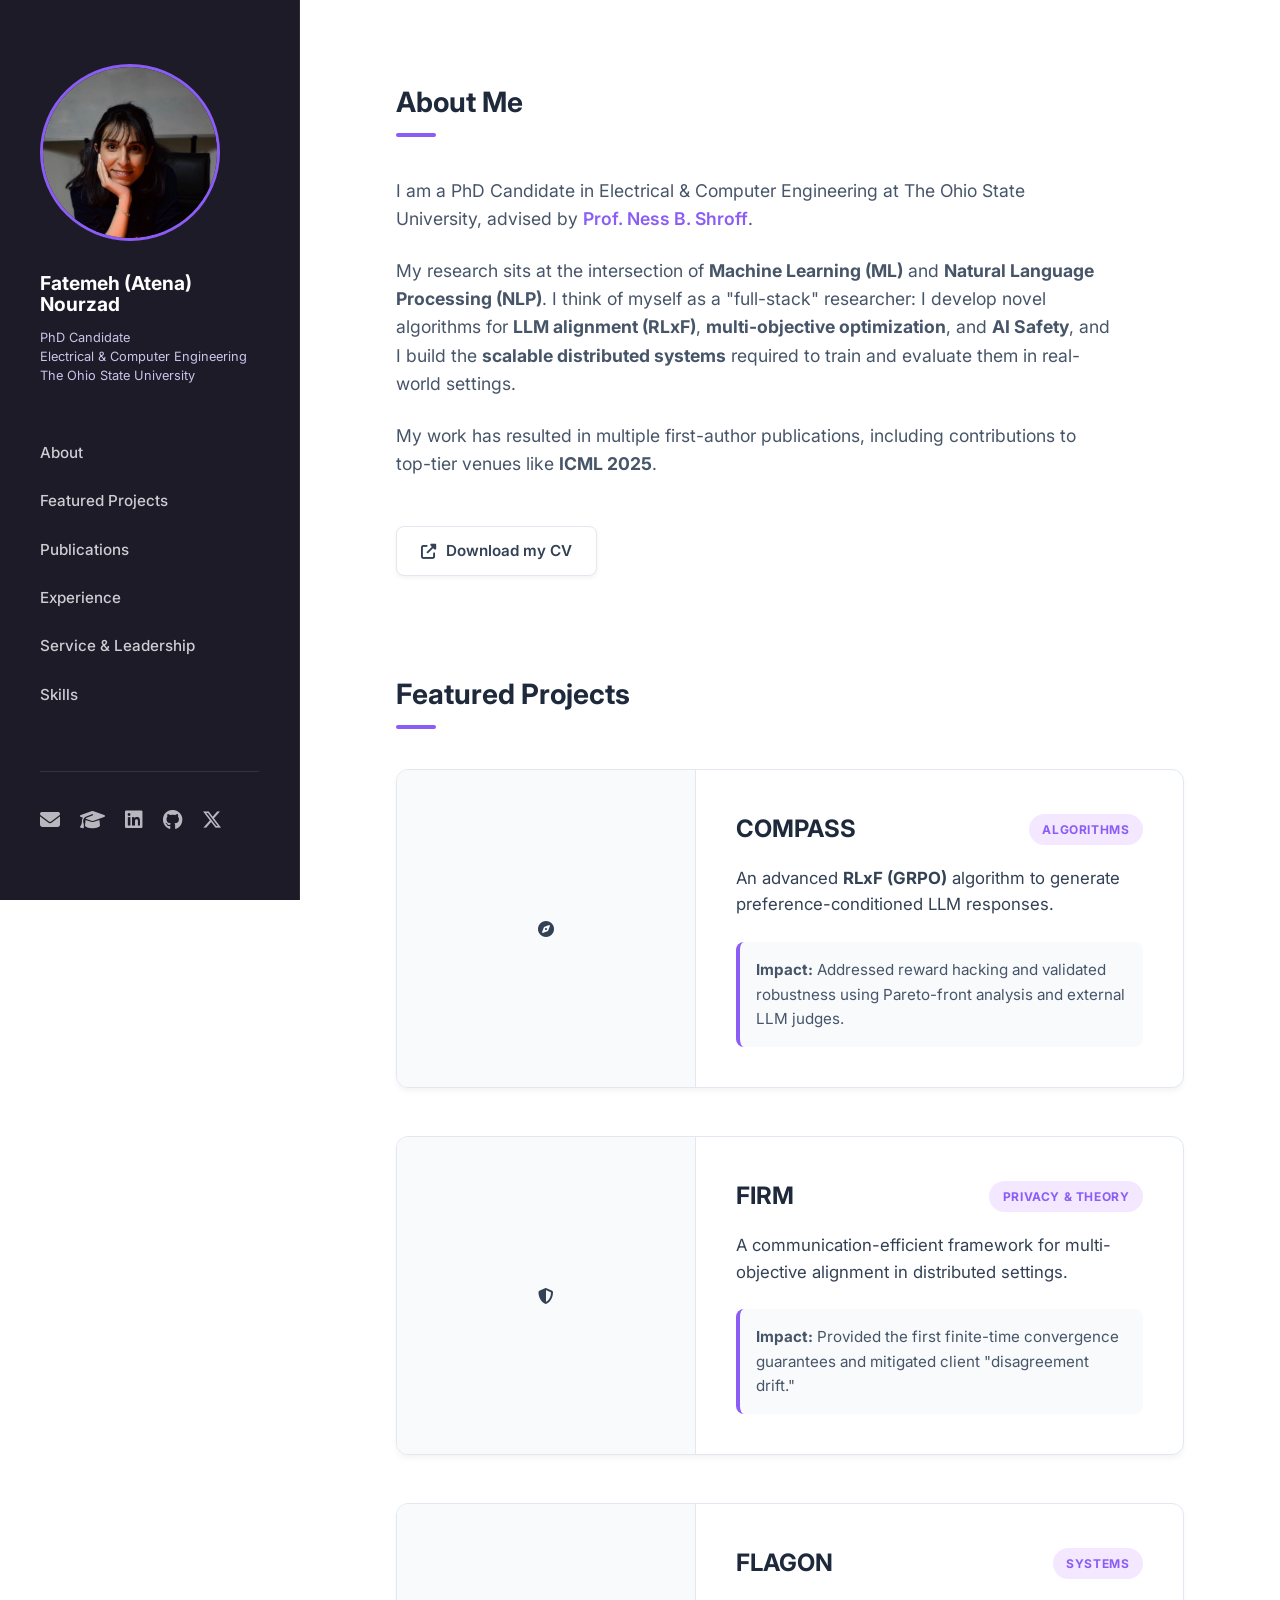
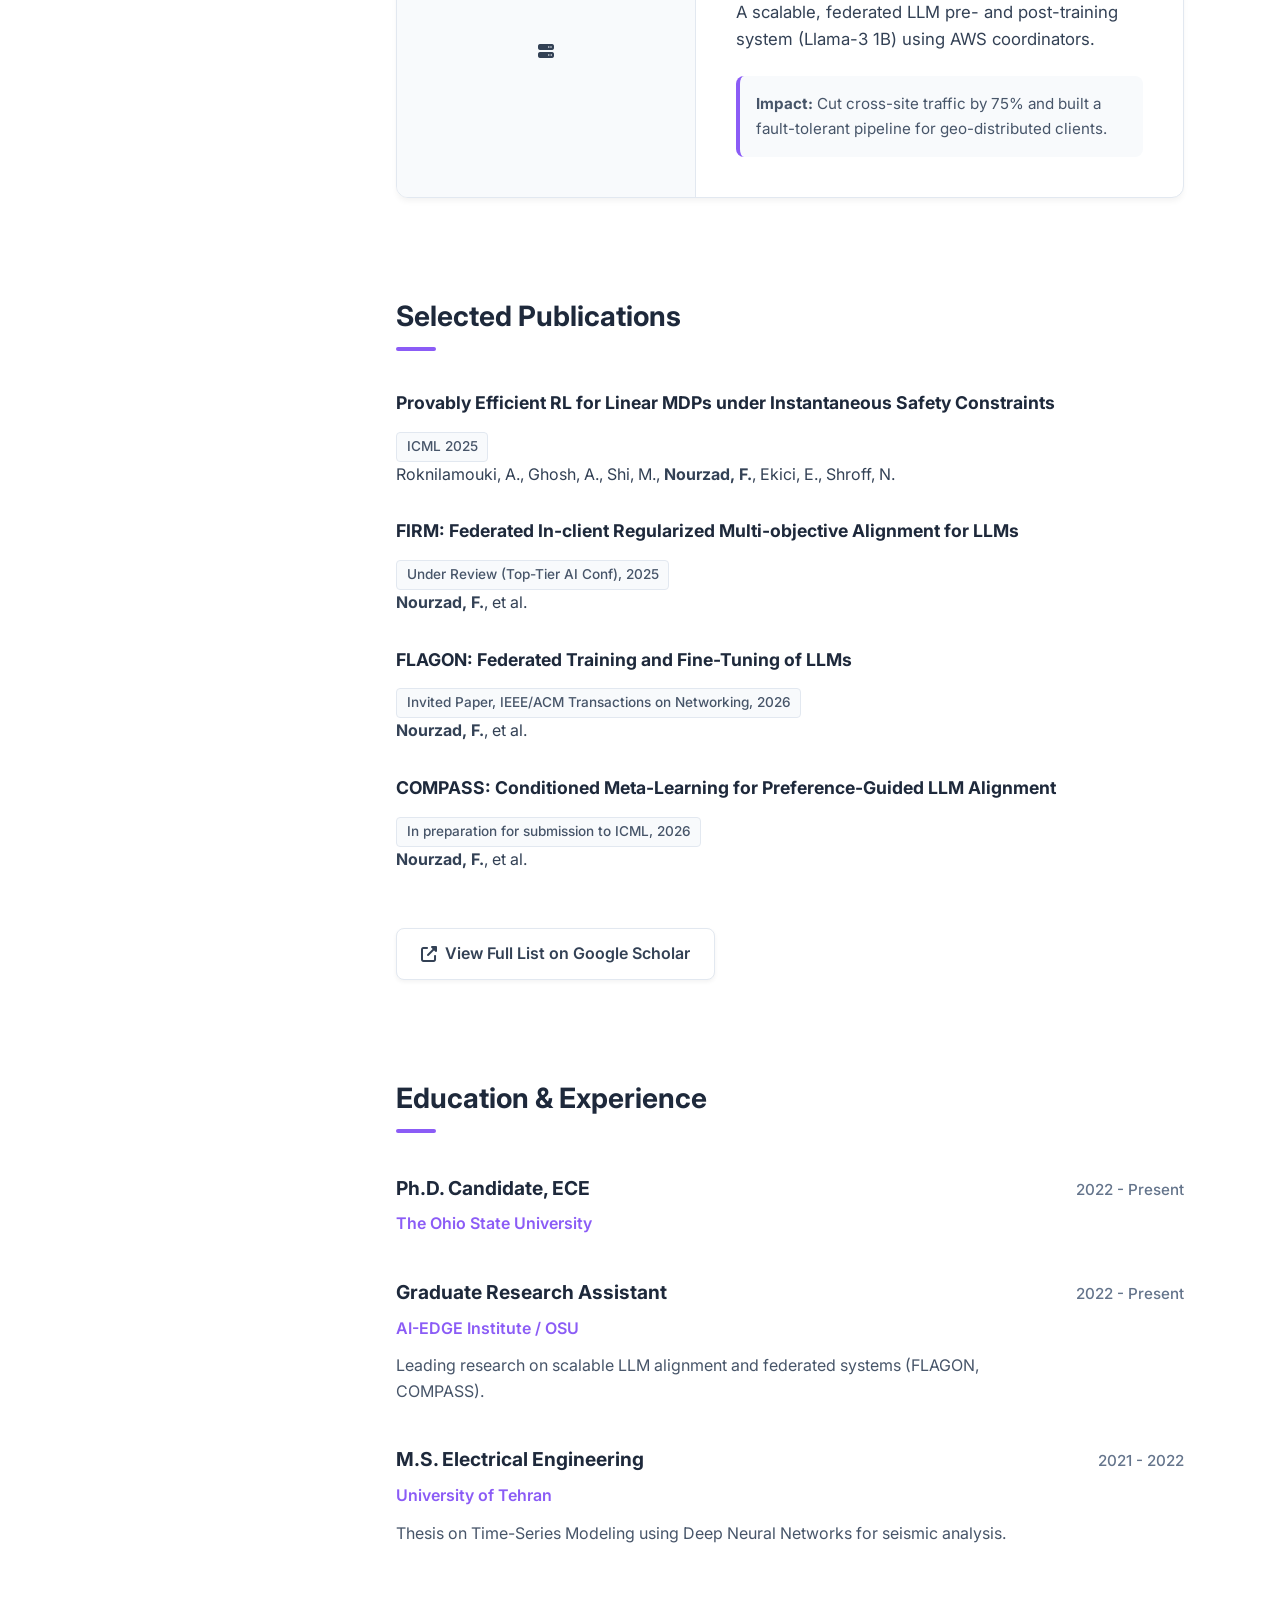
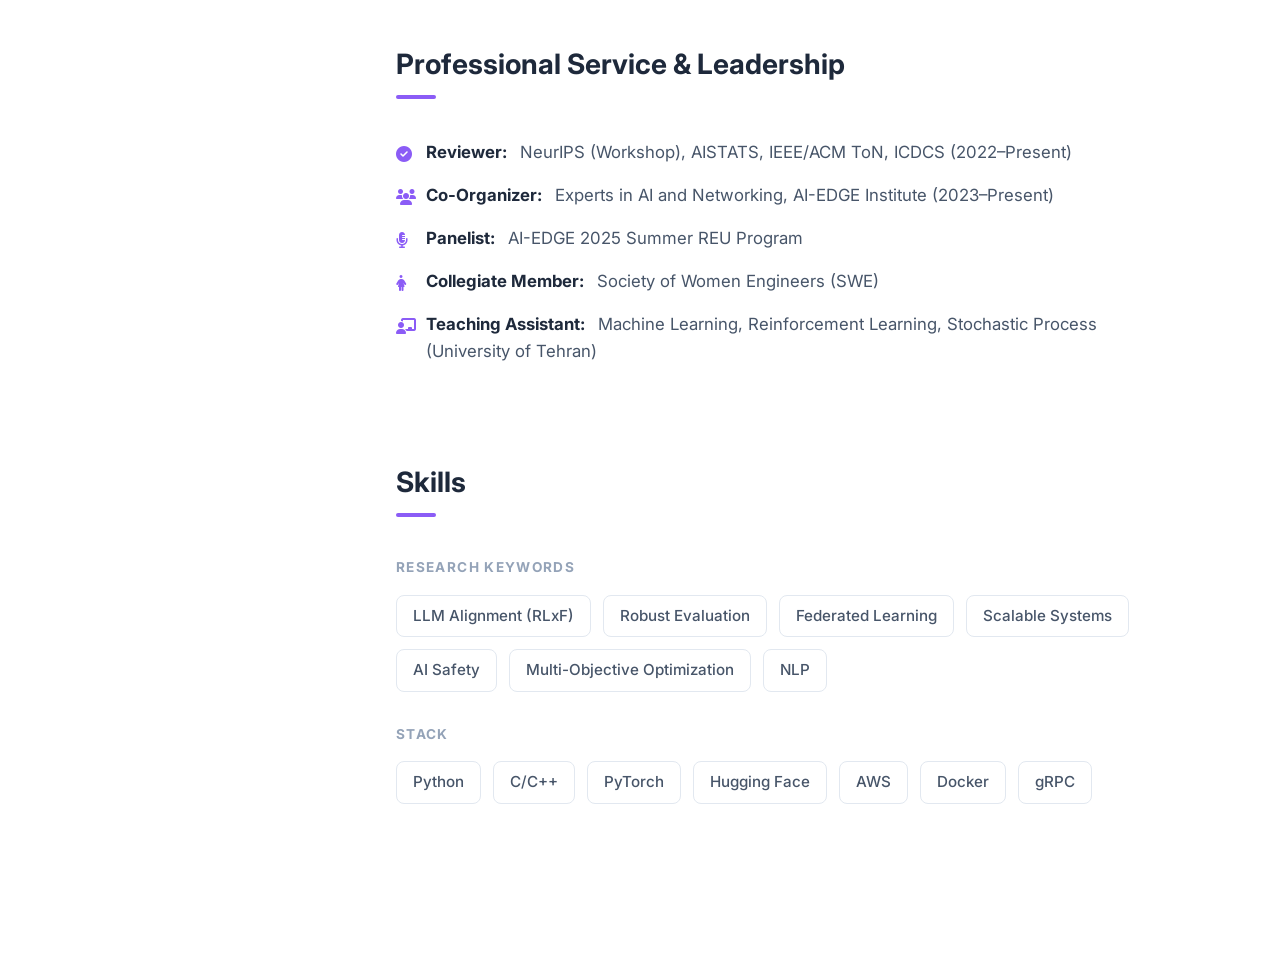
==== commit c606a245: "Add action button styles with hover effects Added styles for action button with hover effects." ====
--- a/index.html
+++ b/index.html
@@ -169,6 +169,34 @@
         a.text-link { color: var(--primary); text-decoration: none; font-weight: 600; border-bottom: 1px solid transparent; transition: border 0.2s; }
         a.text-link:hover { border-bottom: 1px solid var(--primary); }
 
+        /* --- ACTION BUTTON (Shared by CV and Scholar) --- */
+        .action-btn {
+            display: inline-flex;
+            align-items: center;
+            gap: 0.6rem;
+            margin-top: 1.5rem;
+            padding: 0.75rem 1.5rem; /* Larger padding for 'frame' look */
+            background-color: #fff;
+            color: var(--text);
+            text-decoration: none;
+            border-radius: 8px;
+            font-weight: 600;
+            font-size: 0.95rem;
+            transition: all 0.2s ease;
+            border: 1px solid var(--card-border); /* The Frame */
+            box-shadow: 0 2px 4px rgba(0,0,0,0.05);
+        }
+        
+        /* Hover State: Changes color and lifts up */
+        .action-btn:hover { 
+            border-color: var(--primary); 
+            color: var(--primary); 
+            transform: translateY(-2px); 
+            box-shadow: 0 4px 12px rgba(139, 92, 246, 0.15); 
+            background-color: #fdfcff;
+        }
+
+        
         /* --- PROJECT CARDS --- */
         .project-card {
             background: #fff;
@@ -347,8 +375,7 @@
                 <i class="fab fa-github"></i></a>
 
             <a href="https://twitter.com/AtiNourzad" target="_blank" title="X (Twitter)">
-                <i class="fab fa-x-twitter"></i>
-            </a>
+                <i class="fab fa-x-twitter"></i></a>
         </div>
     </aside>
 
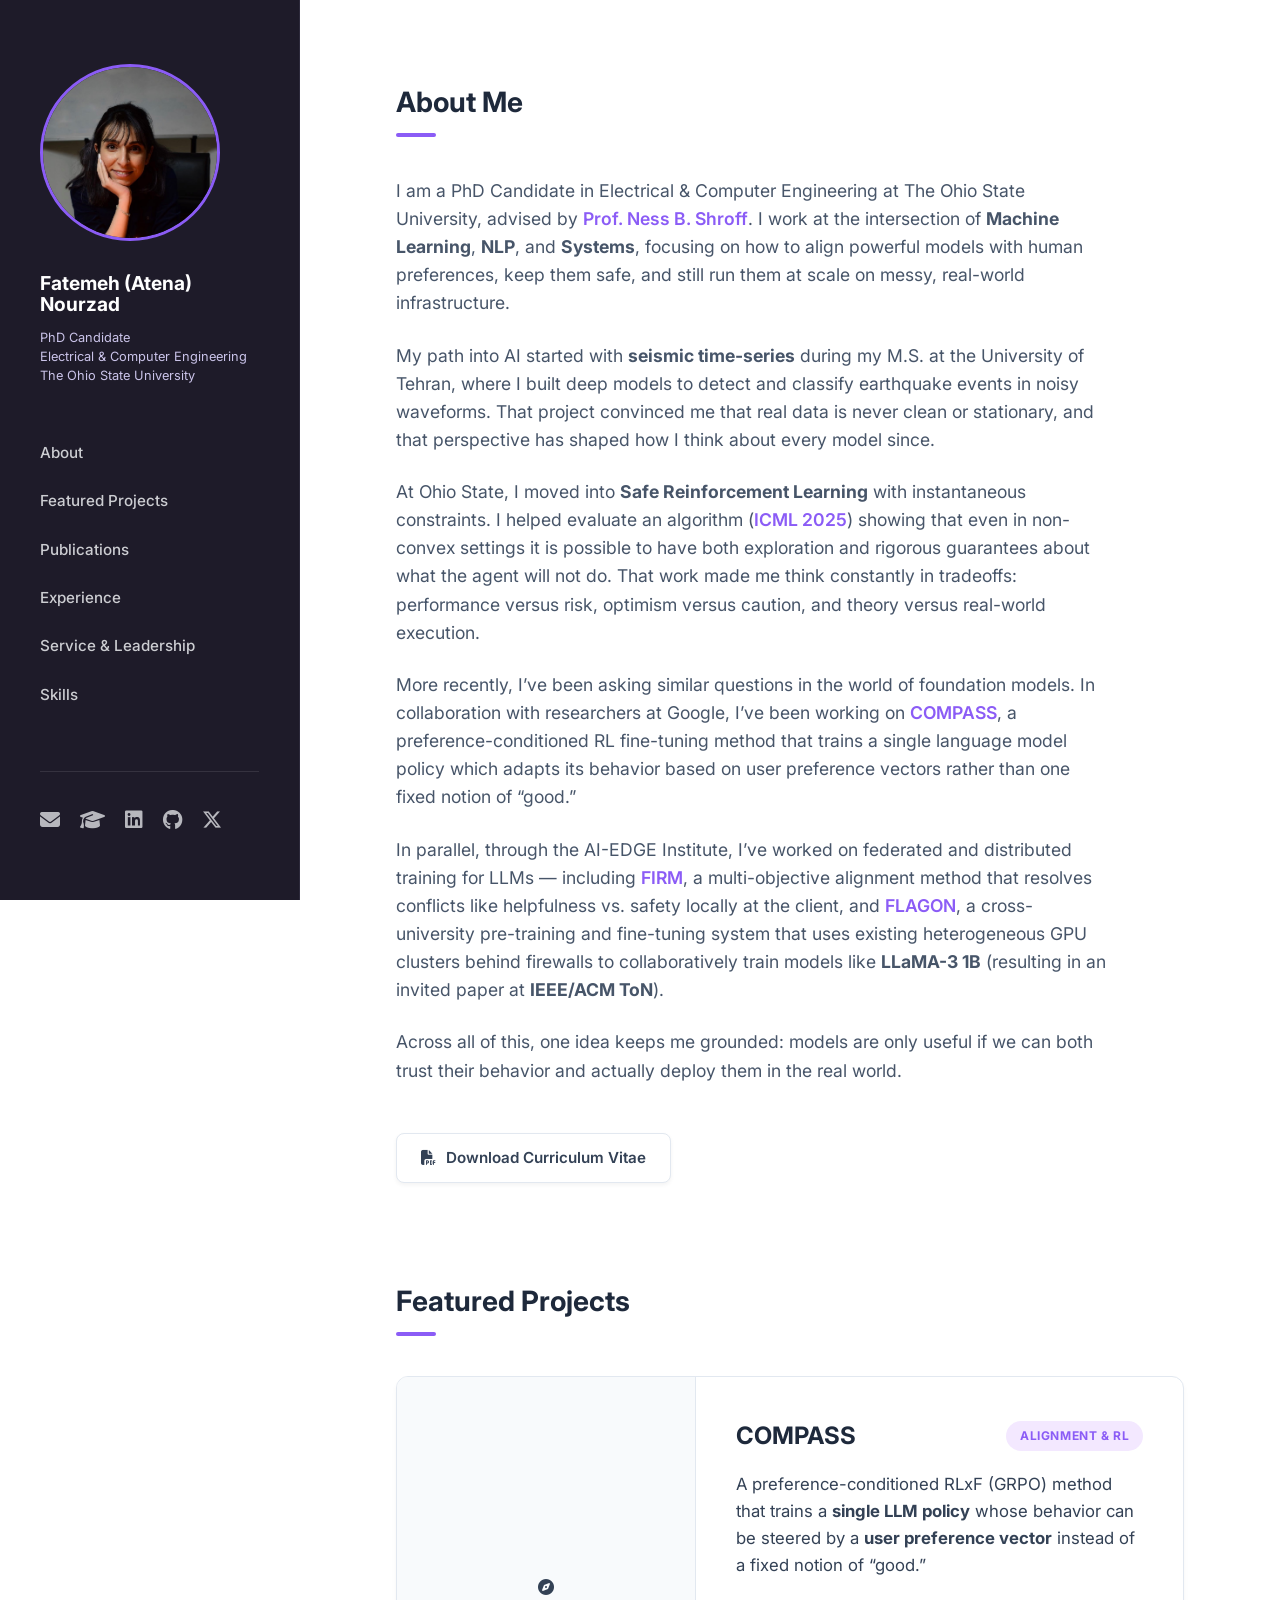
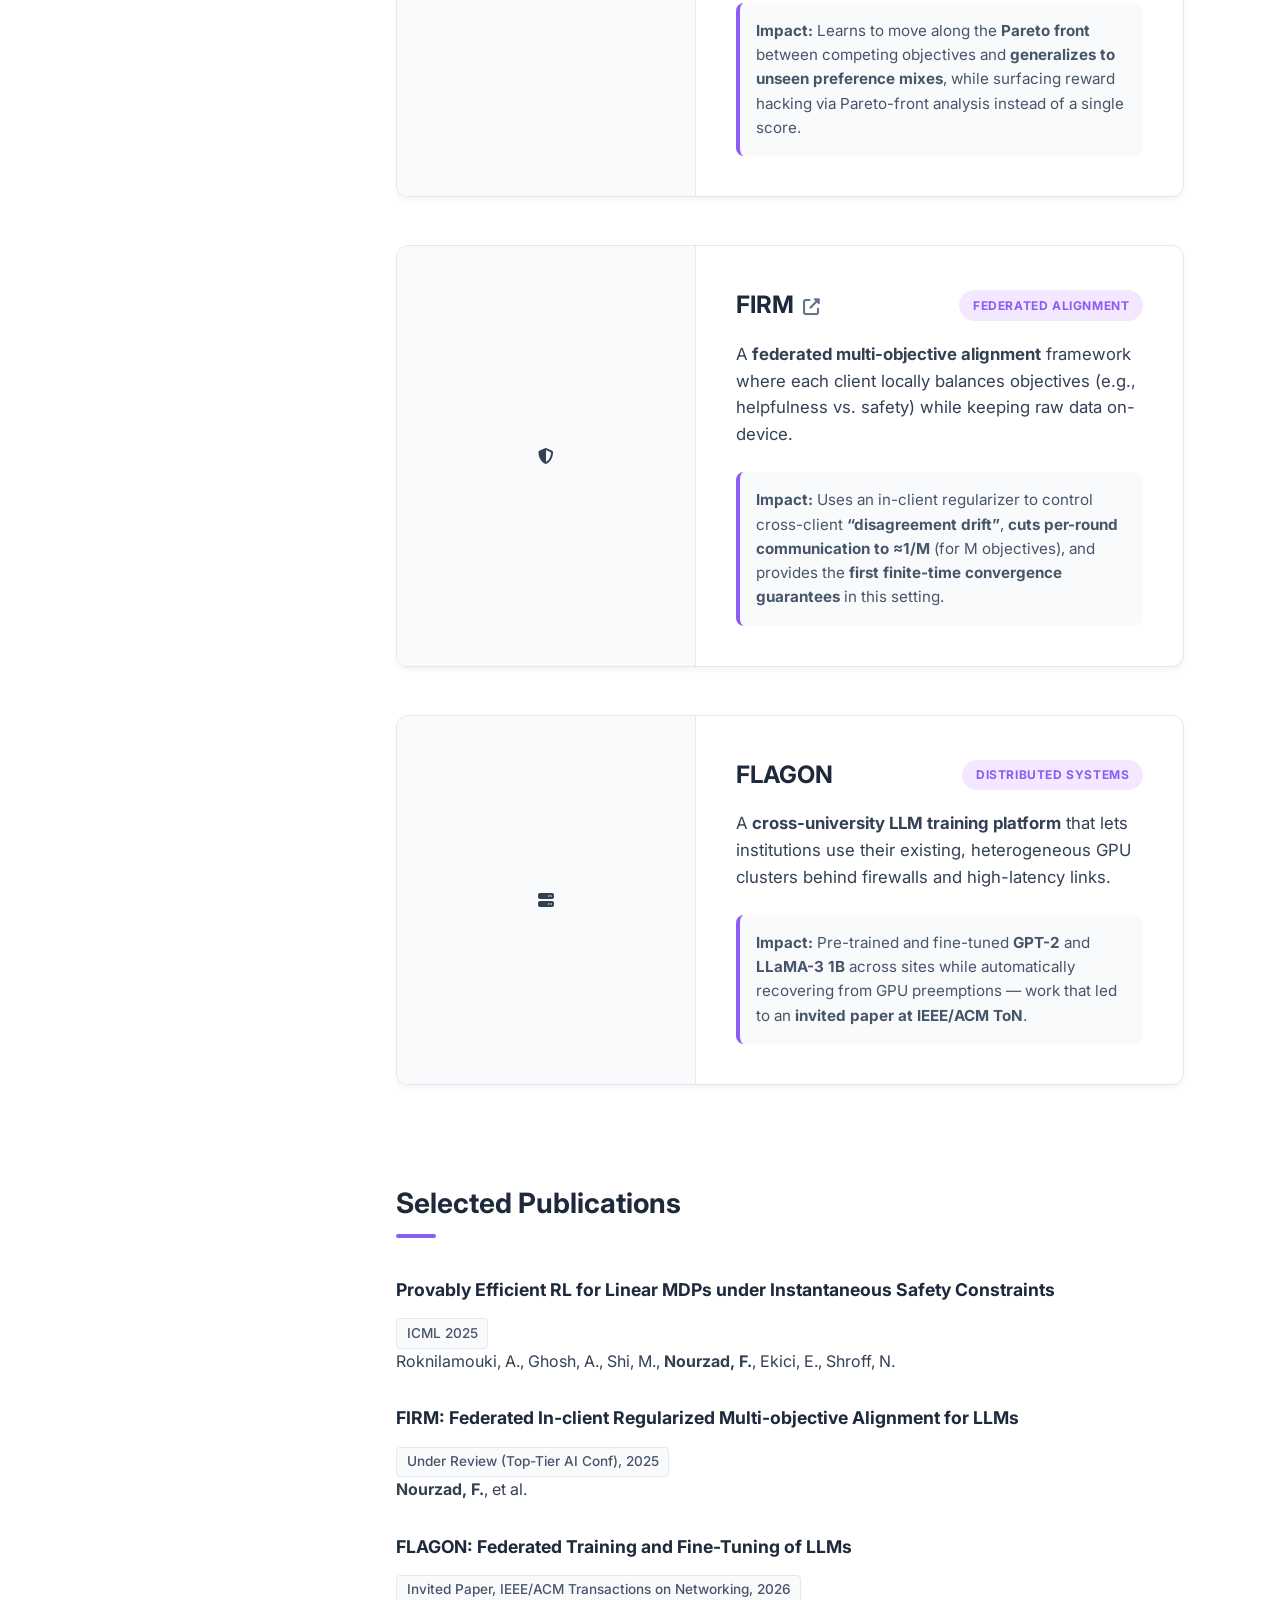
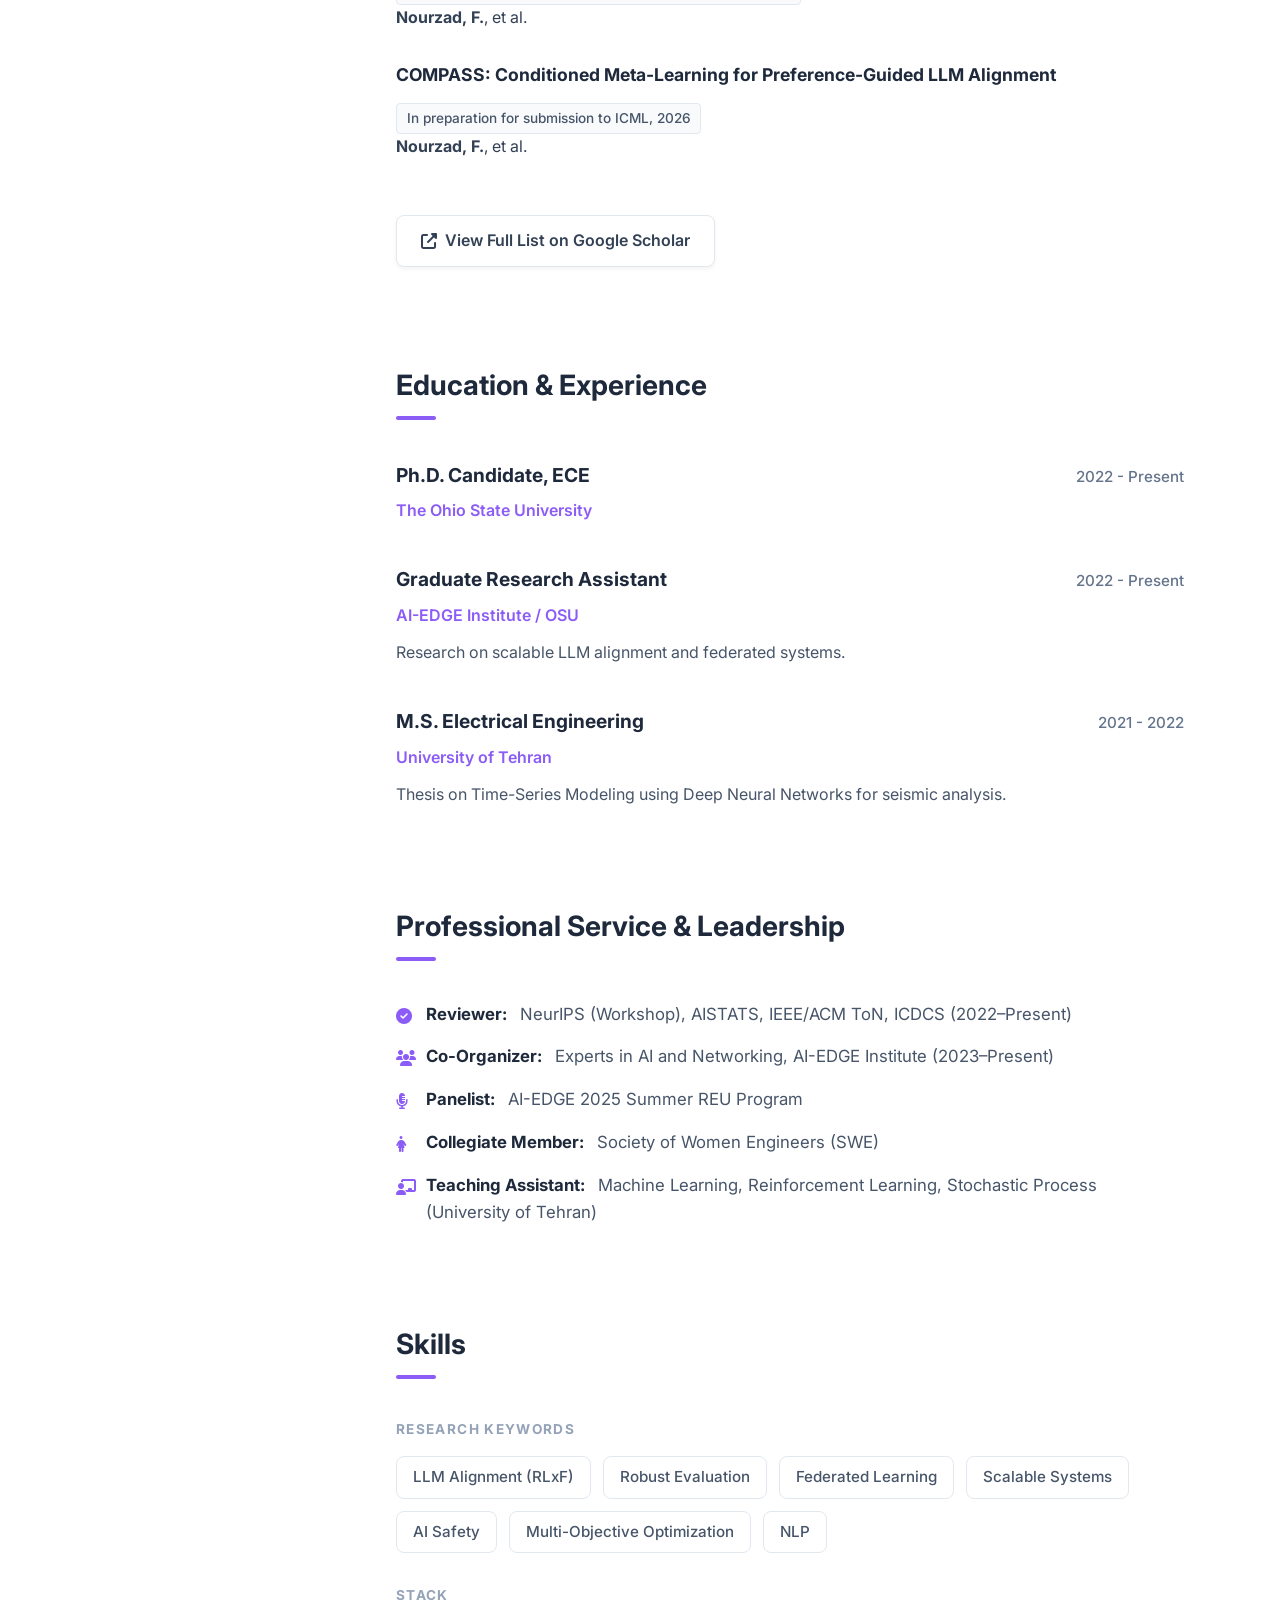
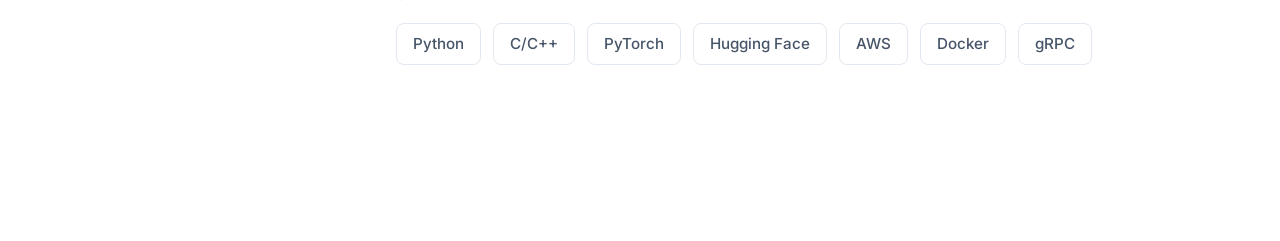
==== commit 1244c1fd: "Enhance 'About Me' section and project details Updated the 'About Me' section with additional detail" ====
--- a/index.html
+++ b/index.html
@@ -383,80 +383,107 @@
     <main class="main-content">
         
         <!-- ABOUT -->
+        <!-- ABOUT -->
         <section id="about">
             <h2>About Me</h2>
             <p>
-                I am a PhD Candidate in Electrical & Computer Engineering at The Ohio State University, advised by <a href="https://u.osu.edu/shroff-11/" class="text-link">Prof. Ness B. Shroff</a>.
+                I am a PhD Candidate in Electrical & Computer Engineering at The Ohio State University, advised by <a href="https://u.osu.edu/shroff-11/" class="text-link" target="_blank">Prof. Ness B. Shroff</a>. I work at the intersection of <strong>Machine Learning</strong>, <strong>NLP</strong>, and <strong>Systems</strong>, focusing on how to align powerful models with human preferences, keep them safe, and still run them at scale on messy, real-world infrastructure.
             </p>
             <p>
-                My research sits at the intersection of <strong>Machine Learning (ML)</strong> and <strong>Natural Language Processing (NLP)</strong>. I think of myself as a "full-stack" researcher: I develop novel algorithms for <strong>LLM alignment (RLxF)</strong>, <strong>multi-objective optimization</strong>, and <strong>AI Safety</strong>, and I build the <strong>scalable distributed systems</strong> required to train and evaluate them in real-world settings.
+                My path into AI started with <strong>seismic time-series</strong> during my M.S. at the University of Tehran, where I built deep models to detect and classify earthquake events in noisy waveforms. That project convinced me that real data is never clean or stationary, and that perspective has shaped how I think about every model since.
             </p>
             <p>
-                My work has resulted in multiple first-author publications, including contributions to top-tier venues like <strong>ICML 2025</strong>.
+                At Ohio State, I moved into <strong>Safe Reinforcement Learning</strong> with instantaneous constraints. I helped evaluate an algorithm (<strong><a href="#pub-icml" class="text-link">ICML 2025</a></strong>) showing that even in non-convex settings it is possible to have both exploration and rigorous guarantees about what the agent will not do. That work made me think constantly in tradeoffs: performance versus risk, optimism versus caution, and theory versus real-world execution.
             </p>
+            <p>
+                More recently, I’ve been asking similar questions in the world of foundation models. In collaboration with researchers at Google, I’ve been working on <strong><a href="#proj-compass" class="text-link">COMPASS</a></strong>, a preference-conditioned RL fine-tuning method that trains a single language model policy which adapts its behavior based on user preference vectors rather than one fixed notion of “good.”
+            </p>
+            <p>
+                In parallel, through the AI-EDGE Institute, I’ve worked on federated and distributed training for LLMs — including <strong><a href="#proj-firm" class="text-link">FIRM</a></strong>, a multi-objective alignment method that resolves conflicts like helpfulness vs. safety locally at the client, and <strong><a href="#proj-flagon" class="text-link">FLAGON</a></strong>, a cross-university pre-training and fine-tuning system that uses existing heterogeneous GPU clusters behind firewalls to collaboratively train models like <strong>LLaMA-3 1B</strong> (resulting in an invited paper at <strong>IEEE/ACM ToN</strong>).
+            </p>
+            <p>
+                Across all of this, one idea keeps me grounded: models are only useful if we can both trust their behavior and actually deploy them in the real world.
+            </p>
+            
             <!-- CV BUTTON -->
             <a href="https://drive.google.com/file/d/18zWhDEufZwp9isUgrUGAMlaLu_viCtFf/view?usp=sharing" class="action-btn" target="_blank">
-                <i class="fas fa-external-link-alt"></i> Download my CV
+                <i class="fas fa-file-pdf"></i> Download Curriculum Vitae
             </a>
         </section>
 
-        <!-- PROJECTS (Cards) -->
+        <!-- PROJECTS (No Images Mode) -->
         <section id="projects">
             <h2>Featured Projects</h2>
             
-            <div class="project-card">
+            <!-- ADDED ID="proj-compass" -->
+            <div class="project-card" id="proj-compass">
                 <div class="project-visual">
                     <i class="fas fa-compass"></i>
-                    <!-- <img src="compass_viz.png" alt="COMPASS Project" class="project-img" style="opacity:0.5"> <!-- Placeholder opacity --> 
                 </div>
                 <div class="project-details">
                     <div class="project-header">
-                        <span class="project-title">COMPASS</span>
-                        <span class="badge">Algorithms</span>
+                    <span class="project-title">COMPASS</span>
+                    <span class="badge">Alignment & RL</span>
                     </div>
                     <div class="project-summary">
-                        An advanced <strong>RLxF (GRPO)</strong> algorithm to generate preference-conditioned LLM responses.
+                    A preference-conditioned RLxF (GRPO) method that trains a <strong>single LLM policy</strong>
+                    whose behavior can be steered by a <strong>user preference vector</strong> instead of a fixed notion of “good.”
                     </div>
                     <div class="key-result">
-                        <strong>Impact:</strong> Addressed reward hacking and validated robustness using Pareto-front analysis and external LLM judges.
-                    </div>
-                </div>
-            </div>
-
-            <div class="project-card">
+                    <strong>Impact:</strong> Learns to move along the <strong>Pareto front</strong> between competing objectives
+                    and <strong>generalizes to unseen preference mixes</strong>, while surfacing reward hacking via Pareto-front analysis
+                    instead of a single score.
+                    </div>
+                </div>
+            </div>
+
+            <!-- ADDED ID="proj-firm" -->
+            <div class="project-card" id="proj-firm">
                 <div class="project-visual">
                     <i class="fas fa-shield-alt"></i>
-                    <!-- <img src="firm_viz.png" alt="FIRM Project" class="project-img" style="opacity:0.5"> -->
                 </div>
                 <div class="project-details">
                     <div class="project-header">
-                        <span class="project-title">FIRM</span>
-                        <span class="badge">Privacy & Theory</span>
+                    <span class="project-title">
+                        FIRM
+                        <a href="YOUR_ARXIV_LINK_HERE" target="_blank" title="Read Paper"
+                        style="font-size:0.7em; color:var(--gray); margin-left:0.3rem; vertical-align:middle;">
+                        <i class="fas fa-external-link-alt"></i>
+                        </a>
+                    </span>
+                    <span class="badge">Federated Alignment</span>
                     </div>
                     <div class="project-summary">
-                        A communication-efficient framework for multi-objective alignment in distributed settings.
+                    A <strong>federated multi-objective alignment</strong> framework where each client locally
+                    balances objectives (e.g., helpfulness vs. safety) while keeping raw data on-device.
                     </div>
                     <div class="key-result">
-                        <strong>Impact:</strong> Provided the first finite-time convergence guarantees and mitigated client "disagreement drift."
-                    </div>
-                </div>
-            </div>
-
-            <div class="project-card">
+                    <strong>Impact:</strong> Uses an in-client regularizer to control cross-client
+                    <strong>“disagreement drift”</strong>, <strong>cuts per-round communication to ≈1/M</strong>
+                    (for M objectives), and provides the <strong>first finite-time convergence guarantees</strong>
+                    in this setting. 
+                    </div>
+                </div>
+            </div>
+
+            <!-- ADDED ID="proj-flagon" -->
+            <div class="project-card" id="proj-flagon">
                 <div class="project-visual">
                     <i class="fas fa-server"></i>
-                    <!-- <img src="flagon_viz.png" alt="FLAGON Project" class="project-img" style="opacity:0.5"> -->
                 </div>
                 <div class="project-details">
                     <div class="project-header">
-                        <span class="project-title">FLAGON</span>
-                        <span class="badge">Systems</span>
+                    <span class="project-title">FLAGON</span>
+                    <span class="badge">Distributed Systems</span>
                     </div>
                     <div class="project-summary">
-                        A scalable, federated LLM pre- and post-training system (Llama-3 1B) using AWS coordinators.
+                    A <strong>cross-university LLM training platform</strong> that lets institutions use
+                    their existing, heterogeneous GPU clusters behind firewalls and high-latency links.
                     </div>
                     <div class="key-result">
-                        <strong>Impact:</strong> Cut cross-site traffic by 75% and built a fault-tolerant pipeline for geo-distributed clients.
+                    <strong>Impact:</strong> Pre-trained and fine-tuned <strong>GPT-2</strong> and
+                    <strong>LLaMA-3&nbsp;1B</strong> across sites while automatically recovering from GPU preemptions — work that led to an
+                    <strong>invited paper at IEEE/ACM ToN</strong>.
                     </div>
                 </div>
             </div>
@@ -511,7 +538,7 @@
                     <span class="exp-date">2022 - Present</span>
                 </div>
                 <span class="exp-company">AI-EDGE Institute / OSU</span>
-                <p style="font-size: 1rem; margin-top: 0.5rem;">Leading research on scalable LLM alignment and federated systems (FLAGON, COMPASS).</p>
+                <p style="font-size: 1rem; margin-top: 0.5rem;">Research on scalable LLM alignment and federated systems.</p>
             </div>
 
             <div class="exp-item">
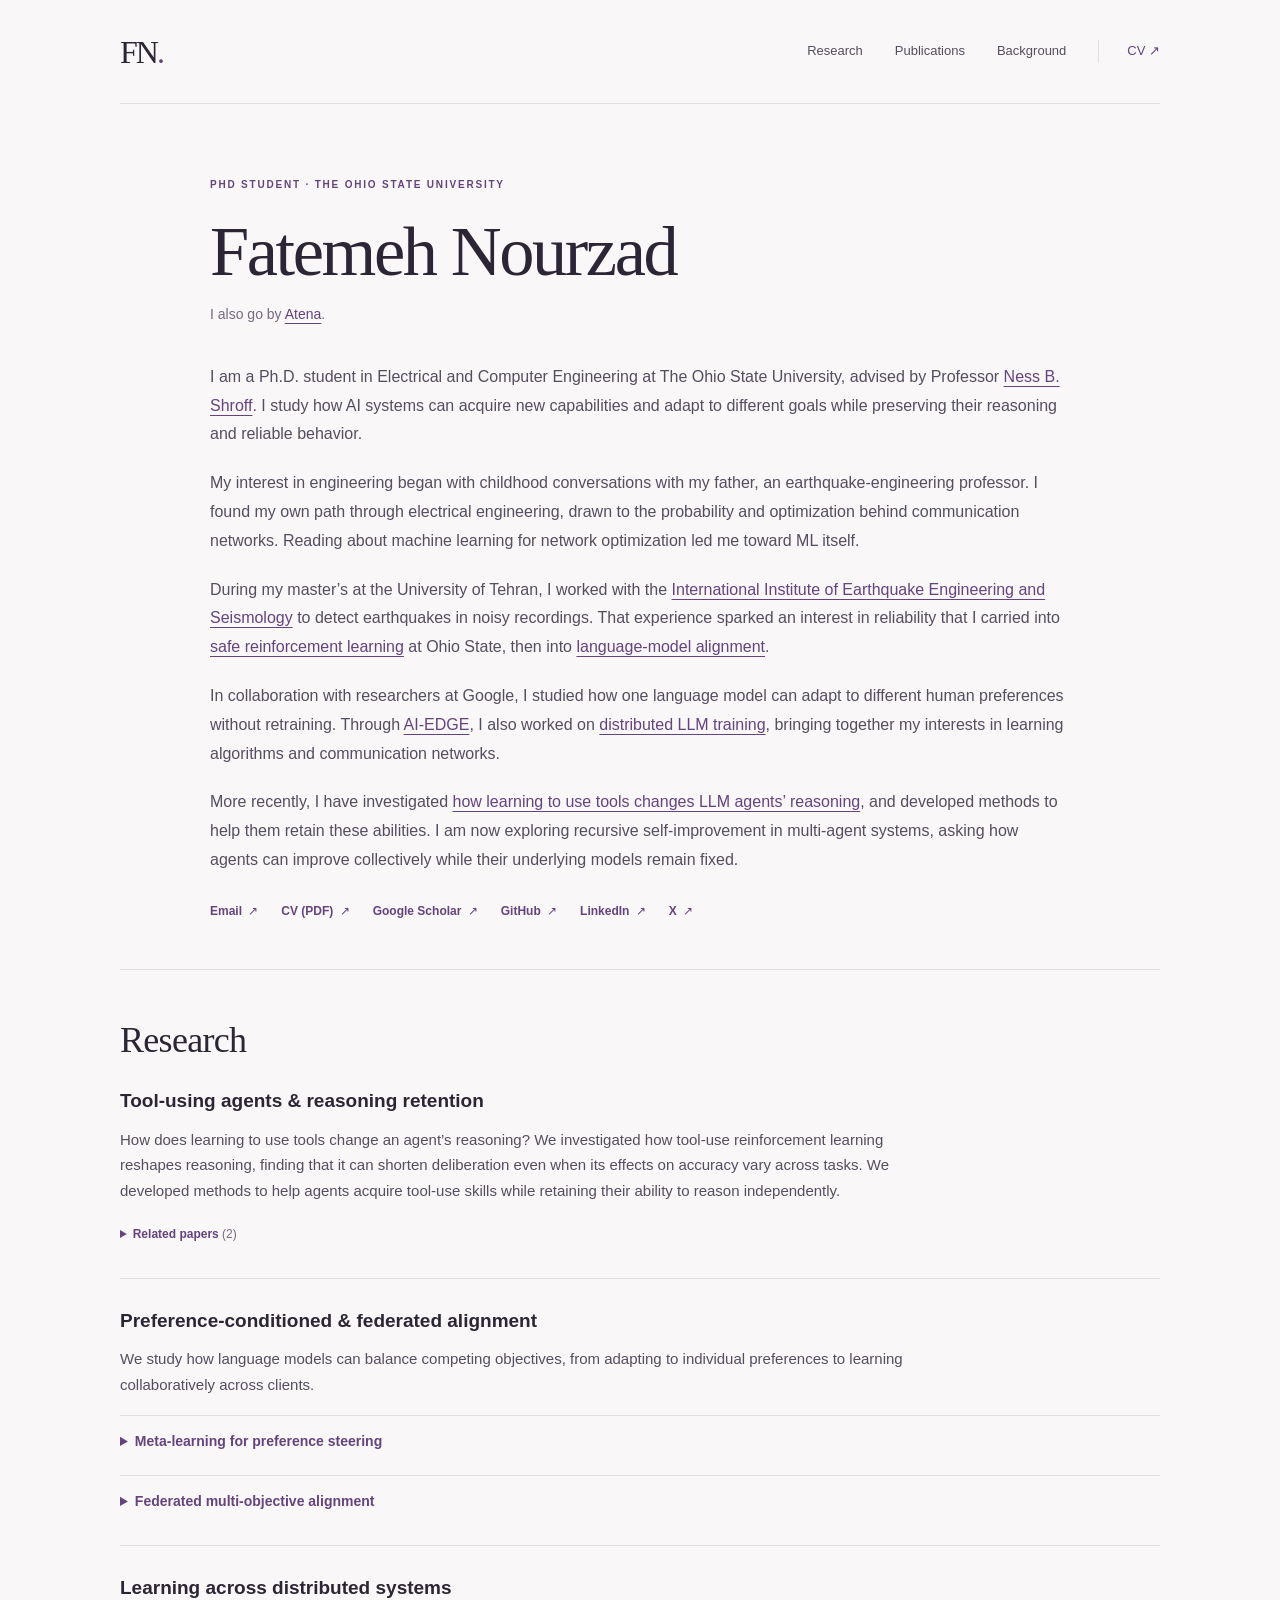
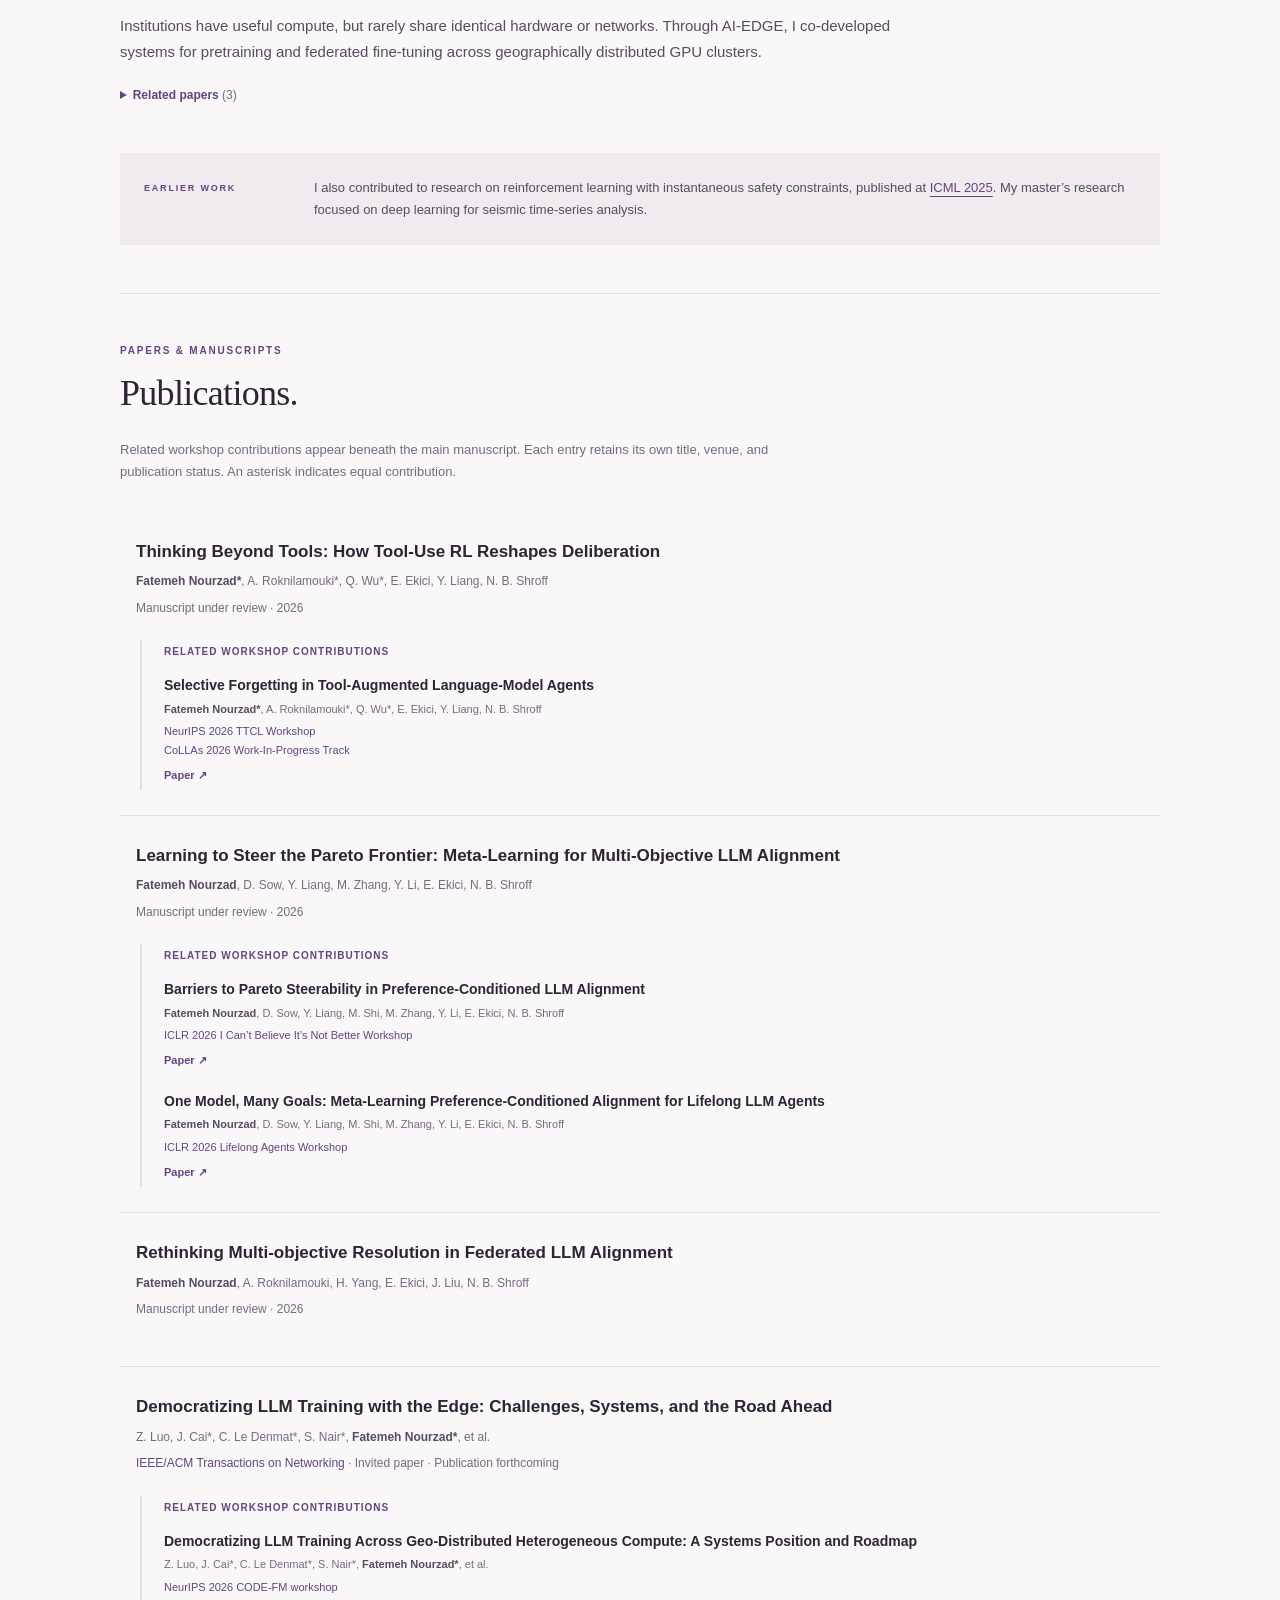
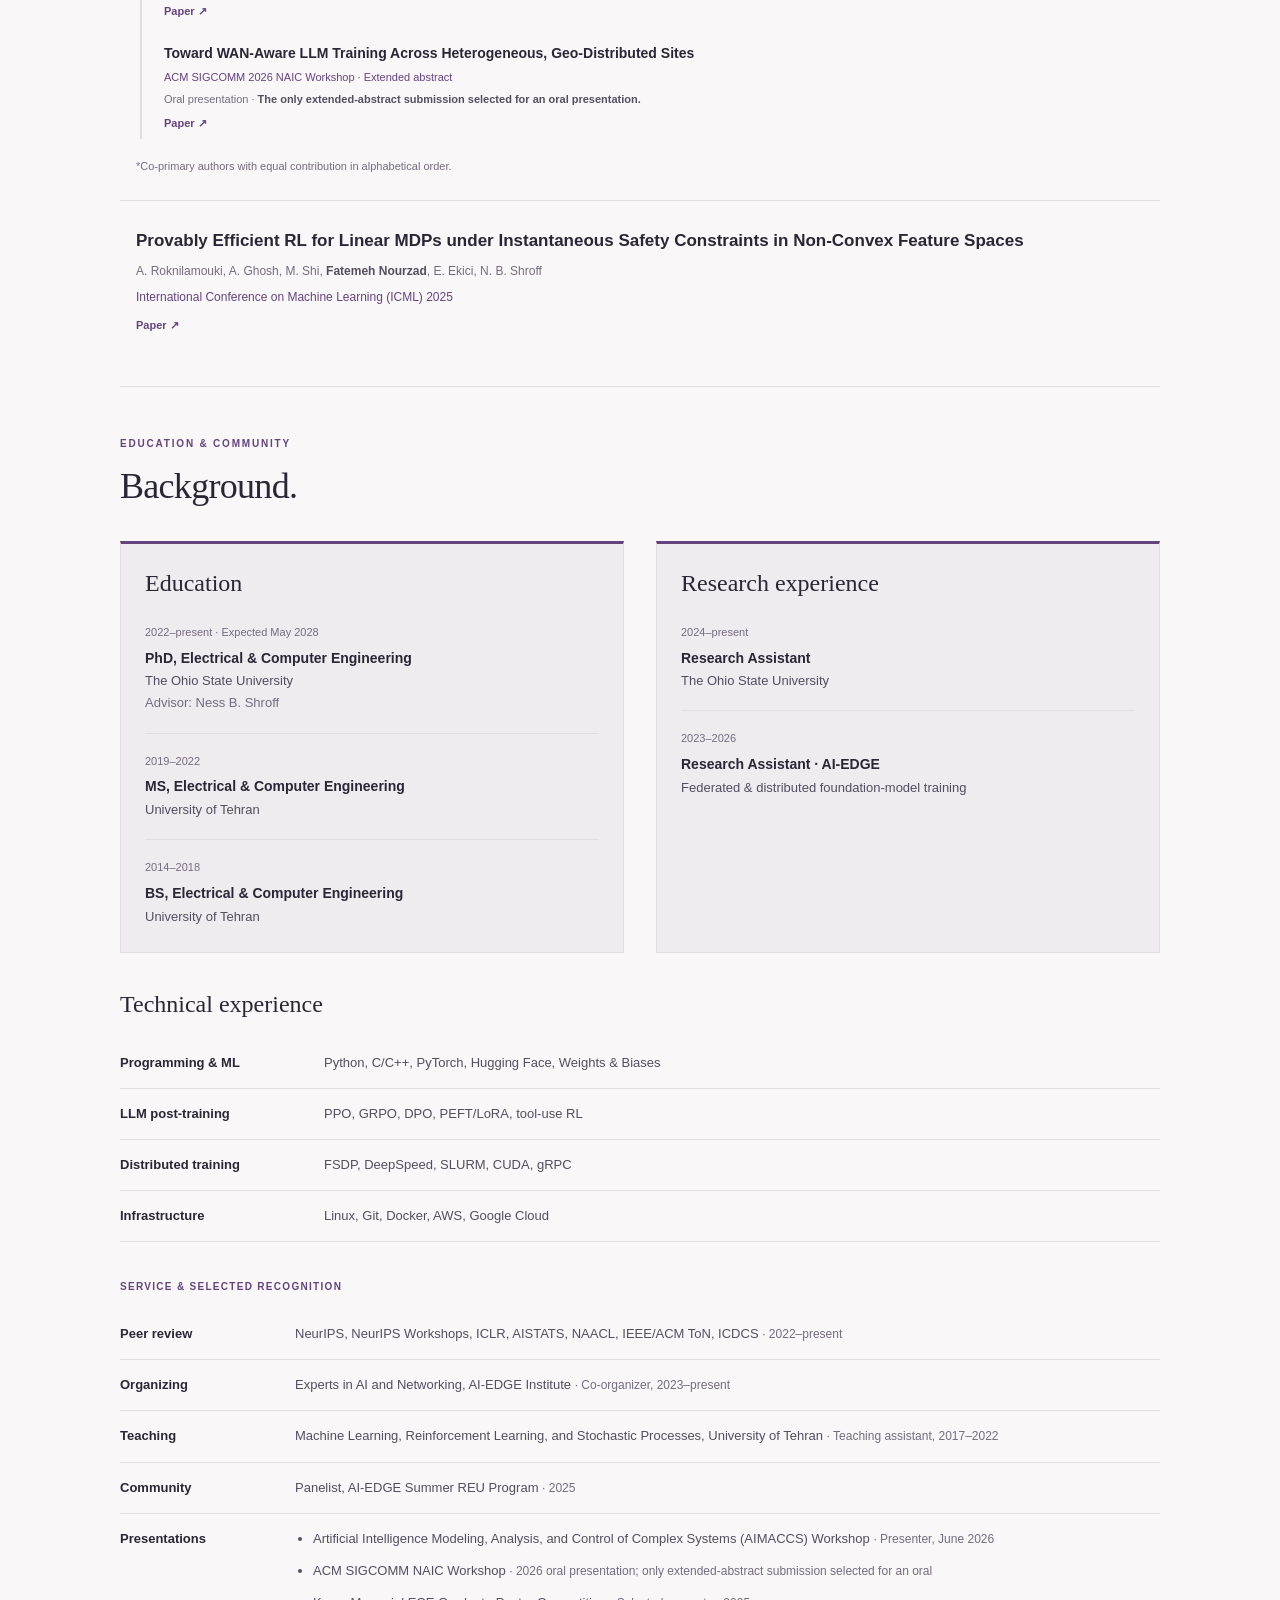
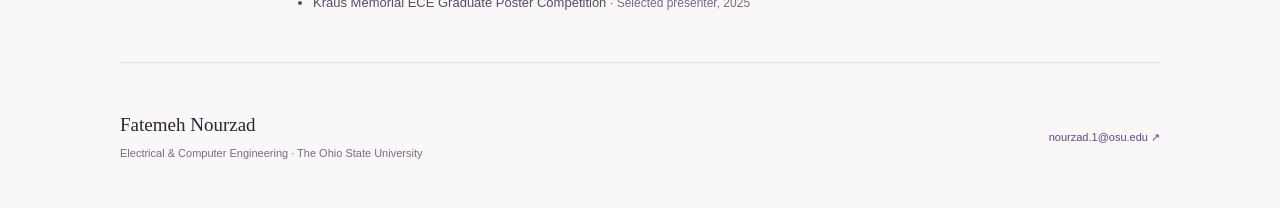
==== commit d51d379d: "Updated website" ====
--- a/index.html
+++ b/index.html
@@ -1,624 +1,79 @@
-<!DOCTYPE html>
+<!doctype html>
 <html lang="en">
 <head>
-    <meta charset="UTF-8">
-    <meta name="viewport" content="width=device-width, initial-scale=1.0">
-    <title>Fatemeh (Atena) Nourzad | PhD Candidate</title>
-    <meta name="description" content="Academic website of Fatemeh (Atena) Nourzad.">
-
-    <!-- Fonts & Icons -->
-    <link rel="stylesheet" href="https://cdnjs.cloudflare.com/ajax/libs/font-awesome/6.4.0/css/all.min.css">
-    <link href="https://fonts.googleapis.com/css2?family=Inter:wght@300;400;600;700&display=swap" rel="stylesheet">
-
-    <style>
-        :root {
-            /* REFINED PALETTE - DARK PLUM & LILAC */
-            /* Sidebar: Darker, muted, almost black-purple */
-            --sidebar-bg: #1e1b29; 
-            
-            /* Sidebar Text: Soft white */
-            --sidebar-text: #f8fafc; 
-            
-            /* Primary Accent: Vibrant Lilac (for links/titles) */
-            --primary: #8b5cf6; 
-            
-            /* Secondary Accent: Soft Lavender (for borders/subtitles) */
-            --secondary: #ddd6fe; 
-            
-            /* Main Content Background */
-            --bg: #ffffff;
-            --text: #334155;
-            --gray: #64748b;
-            --light-gray: #f8fafc;
-            --card-border: #e2e8f0;
-        }
-
-        * { box-sizing: border-box; margin: 0; padding: 0; }
-        
-        html { scroll-behavior: smooth; }
-
-        body {
-            font-family: 'Inter', sans-serif;
-            color: var(--text);
-            line-height: 1.6;
-            background-color: var(--bg);
-            display: flex;
-            flex-direction: row; /* Explicitly set row layout */
-            min-height: 100vh;
-        }
-
-        /* --- SIDEBAR --- */
-        .sidebar {
-            width: 300px;
-            background-color: var(--sidebar-bg);
-            color: var(--sidebar-text);
-            padding: 4rem 2.5rem;
-            display: flex;
-            flex-direction: column;
-            position: fixed;
-            top: 0;
-            left: 0;
-            height: 100vh;
-            overflow-y: auto;
-            border-right: 1px solid #2d2a3b;
-            text-align: left; 
-            z-index: 1000; /* Ensure it stays on top */
-        }
-
-        .profile-photo {
-            width: 180px; 
-            height: 180px;
-            border-radius: 50%;
-            object-fit: cover;
-            border: 3px solid var(--primary);
-            margin-bottom: 2rem;
-            background-color: var(--gray);
-        }
-
-        .sidebar h1 {
-            font-size: 1.2rem;
-            font-weight: 700;
-            line-height: 1.1;
-            margin-bottom: 0.75rem;
-            color: #ffffff;
-        }
-
-        .sidebar .subtitle {
-            font-size: 0.8rem;
-            color: var(--secondary);
-            margin-bottom: 3rem;
-            font-weight: 400;
-            opacity: 0.9;
-            line-height: 1.5;
-        }
-
-        .nav-links {
-            list-style: none;
-            margin-bottom: auto; 
-            width: 100%;
-            padding: 0;
-        }
-
-        .nav-links li { margin-bottom: 0.5rem; }
-        
-        .nav-links a {
-            color: var(--sidebar-text);
-            text-decoration: none;
-            font-weight: 500;
-            font-size: 0.95rem;
-            display: block;
-            padding: 0.5rem 0;
-            transition: all 0.2s;
-            opacity: 0.8;
-        }
-        
-        .nav-links a:hover { 
-            color: var(--secondary); 
-            opacity: 1;
-            transform: translateX(5px);
-        }
-
-        .social-links { 
-            display: flex; 
-            gap: 1.25rem; 
-            margin-top: 3rem; 
-            padding-top: 2rem;
-            border-top: 1px solid rgba(255,255,255,0.1);
-        }
-        
-        .social-links a {
-            color: var(--sidebar-text);
-            font-size: 1.25rem;
-            transition: color 0.2s;
-            opacity: 0.7;
-        }
-        .social-links a:hover { color: var(--primary); opacity: 1; }
-
-        /* --- MAIN CONTENT --- */
-        .main-content {
-            margin-left: 300px; /* Push content to the right of fixed sidebar */
-            flex: 1;
-            padding: 5rem 6rem;
-            max-width: 1100px;
-        }
-
-        section { margin-bottom: 6rem; scroll-margin-top: 4rem; }
-        
-        h2 { 
-            font-size: 1.75rem; 
-            font-weight: 700;
-            margin-bottom: 2.5rem; 
-            color: #1e293b;
-            position: relative;
-            display: inline-block;
-        }
-        
-        /* Lilac underline accent */
-        h2::after {
-            content: '';
-            display: block;
-            width: 40px; 
-            height: 4px;
-            background-color: var(--primary); 
-            margin-top: 0.5rem;
-            border-radius: 2px;
-        }
-
-        p { margin-bottom: 1.5rem; font-size: 1.1rem; color: #475569; max-width: 65ch; }
-        
-        a.text-link { color: var(--primary); text-decoration: none; font-weight: 600; border-bottom: 1px solid transparent; transition: border 0.2s; }
-        a.text-link:hover { border-bottom: 1px solid var(--primary); }
-
-        /* --- ACTION BUTTON (Shared by CV and Scholar) --- */
-        .action-btn {
-            display: inline-flex;
-            align-items: center;
-            gap: 0.6rem;
-            margin-top: 1.5rem;
-            padding: 0.75rem 1.5rem; /* Larger padding for 'frame' look */
-            background-color: #fff;
-            color: var(--text);
-            text-decoration: none;
-            border-radius: 8px;
-            font-weight: 600;
-            font-size: 0.95rem;
-            transition: all 0.2s ease;
-            border: 1px solid var(--card-border); /* The Frame */
-            box-shadow: 0 2px 4px rgba(0,0,0,0.05);
-        }
-        
-        /* Hover State: Changes color and lifts up */
-        .action-btn:hover { 
-            border-color: var(--primary); 
-            color: var(--primary); 
-            transform: translateY(-2px); 
-            box-shadow: 0 4px 12px rgba(139, 92, 246, 0.15); 
-            background-color: #fdfcff;
-        }
-
-        
-        /* --- PROJECT CARDS --- */
-        .project-card {
-            background: #fff;
-            border: 1px solid var(--card-border);
-            border-radius: 12px;
-            overflow: hidden;
-            margin-bottom: 3rem;
-            box-shadow: 0 4px 6px -1px rgba(0, 0, 0, 0.05);
-            transition: transform 0.2s, box-shadow 0.2s;
-            display: flex; 
-        }
-
-        .project-card:hover { transform: translateY(-4px); box-shadow: 0 15px 30px -5px rgba(0, 0, 0, 0.1); }
-
-        .project-visual {
-            flex: 0 0 38%;
-            background-color: var(--light-gray);
-            border-right: 1px solid var(--card-border);
-            min-height: 280px;
-            display: flex;
-            align-items: center;
-            justify-content: center;
-            overflow: hidden;
-            position: relative;
-        }
-        
-        .project-visual::after {
-            content: '';
-            position: absolute;
-            top:0; left:0; right:0; bottom:0;
-            background: var(--primary);
-            opacity: 0;
-            transition: opacity 0.3s;
-            pointer-events: none;
-        }
-        .project-card:hover .project-visual::after { opacity: 0.05; }
-
-        .project-img { width: 100%; height: 100%; object-fit: cover; transition: transform 0.5s; }
-        .project-card:hover .project-img { transform: scale(1.05); }
-
-        .project-details { padding: 2.5rem; flex: 1; display: flex; flex-direction: column; justify-content: center; }
-        
-        .project-header { display: flex; justify-content: space-between; align-items: center; margin-bottom: 1rem; }
-        .project-title { font-size: 1.5rem; font-weight: 700; color: #1e293b; }
-        
-        .badge { 
-            background: #f3e8ff; color: var(--primary); 
-            padding: 0.35rem 0.85rem; border-radius: 999px; 
-            font-size: 0.75rem; font-weight: 700; letter-spacing: 0.05em; text-transform: uppercase;
-        }
-
-        .project-summary { margin-bottom: 1.5rem; color: #334155; font-size: 1.05rem; line-height: 1.6; }
-        .key-result { font-size: 0.95rem; background: #f8fafc; padding: 1rem; border-radius: 8px; border-left: 4px solid var(--primary); color: #475569; }
-
-        /* --- EXPERIENCE ITEMS --- */
-        .exp-item { margin-bottom: 2.5rem; }
-        .exp-header { display: flex; justify-content: space-between; align-items: baseline; margin-bottom: 0.5rem; }
-        .exp-role { font-weight: 700; font-size: 1.2rem; color: #1e293b; }
-        .exp-date { font-family: 'Inter', sans-serif; color: var(--gray); font-size: 0.95rem; font-weight: 500; }
-        .exp-company { font-weight: 600; color: var(--primary); margin-bottom: 0.75rem; display: block; font-size: 1rem; }
-        
-        /* --- PUBLICATIONS --- */
-        .pub-list { list-style: none; }
-        .pub-item { margin-bottom: 2rem; padding-left: 0; }
-        
-        .pub-title { 
-            font-weight: 700; color: #1e293b; display: block; margin-bottom: 0.5rem; font-size: 1.1rem; line-height: 1.4;
-            transition: color 0.2s;
-        }
-        .pub-title:hover { color: var(--primary); }
-        
-        .pub-venue { 
-            display: inline-block;
-            background: var(--light-gray);
-            padding: 0.2rem 0.6rem;
-            border-radius: 4px;
-            font-style: normal; 
-            color: #475569; 
-            font-size: 0.85rem; 
-            font-weight: 500;
-            margin-top: 0.5rem;
-            border: 1px solid var(--card-border);
-        }
-        
-        .scholar-btn {
-            display: inline-flex;
-            align-items: center;
-            gap: 0.5rem;
-            margin-top: 1.5rem;
-            padding: 0.75rem 1.5rem;
-            background-color: #fff;
-            color: var(--text);
-            text-decoration: none;
-            border-radius: 8px;
-            font-weight: 600;
-            transition: all 0.2s;
-            border: 1px solid var(--card-border);
-            box-shadow: 0 2px 4px rgba(0,0,0,0.05);
-        }
-        .scholar-btn:hover { border-color: var(--primary); color: var(--primary); transform: translateY(-2px); box-shadow: 0 4px 8px rgba(139, 92, 246, 0.15); }
-
-        /* --- SERVICE LIST --- */
-        .service-list { list-style: none; }
-        .service-item { display: flex; margin-bottom: 1rem; align-items: baseline; }
-        .service-icon { color: var(--primary); width: 30px; font-size: 1rem; transform: translateY(2px); }
-        .service-text { flex: 1; color: #475569; font-size: 1.05rem; }
-        .service-role { font-weight: 700; color: #1e293b; margin-right: 0.5rem; }
-
-        /* --- SKILLS --- */
-        .skill-category { margin-bottom: 2rem; }
-        .skill-label { font-size: 0.85rem; text-transform: uppercase; letter-spacing: 0.1em; color: #94a3b8; margin-bottom: 1rem; display: block; font-weight: 700; }
-        .skill-cloud { display: flex; flex-wrap: wrap; gap: 0.75rem; }
-        .skill-tag {
-            background: #ffffff;
-            border: 1px solid #e2e8f0;
-            padding: 0.5rem 1rem;
-            border-radius: 8px;
-            font-size: 0.95rem;
-            color: #475569;
-            font-weight: 500;
-            transition: all 0.2s;
-        }
-        .skill-tag:hover { border-color: var(--primary); color: var(--primary); background: #f5f3ff; transform: translateY(-2px); }
-
-        /* --- MOBILE --- */
-        /* I lowered this breakpoint from 900px to 700px so it stays 'Desktop Mode' in split screen */
-        @media (max-width: 700px) {
-            body { flex-direction: column; }
-            .sidebar { 
-                width: 100%; height: auto; position: relative; 
-                padding: 3rem 1.5rem; align-items: center; text-align: center;
-                border-right: none; border-bottom: 1px solid #2d2a3b;
-            }
-            .nav-links a { text-align: center; }
-            .social-links { justify-content: center; }
-            .profile-photo { margin-bottom: 1.5rem; width: 140px; height: 140px; }
-            
-            .main-content { margin-left: 0; padding: 3rem 1.5rem; }
-            .nav-links { display: none; } 
-            
-            .project-card { flex-direction: column; }
-            .project-visual { height: 220px; width: 100%; border-right: none; border-bottom: 1px solid var(--card-border); }
-            .project-details { padding: 1.5rem; }
-            
-            h1 { font-size: 2rem; }
-        }
-    </style>
+  <meta charset="utf-8">
+  <meta name="viewport" content="width=device-width, initial-scale=1">
+  <meta name="description" content="Fatemeh (Atena) Nourzad — PhD student at The Ohio State University researching language-model agents, multi-objective alignment, and distributed learning.">
+  <meta name="theme-color" content="#f9f7f8">
+  <title>Fatemeh Nourzad · Research</title>
+  <link rel="stylesheet" href="styles.css">
 </head>
 <body>
+<a class="skip" href="#main">Skip to content</a>
+<header class="header wrap">
+  <a class="wordmark" href="#home" aria-label="Fatemeh Nourzad, home">FN<span>.</span></a>
+  <nav aria-label="Main navigation">
+    <a href="#research">Research</a><a href="#publications">Publications</a><a href="#background">Background</a><a class="nav-cv" href="cv.pdf">CV <span aria-hidden="true">↗</span></a>
+  </nav>
+</header>
+<main id="main" class="wrap">
+  <section id="home" class="intro" aria-labelledby="name">
+    <p class="eyebrow">PhD student · The Ohio State University</p>
+    <h1 id="name">Fatemeh Nourzad<span class="preferred">I also go by <a href="https://en.wikipedia.org/wiki/Athena">Atena</a>.</span></h1>
+    <div class="intro-grid">
+      <div>
+        <p class="bio">I am a Ph.D. student in Electrical and Computer Engineering at The Ohio State University, advised by Professor <a href="https://u.osu.edu/shroff-11/">Ness B. Shroff</a>. I study how AI systems can acquire new capabilities and adapt to different goals while preserving their reasoning and reliable behavior.</p>
+        <p class="bio">My interest in engineering began with childhood conversations with my father, an earthquake-engineering professor. I found my own path through electrical engineering, drawn to the probability and optimization behind communication networks. Reading about machine learning for network optimization led me toward ML itself.</p>
+        <p class="bio">During my master’s at the University of Tehran, I worked with the <a href="https://www.iiees.ac.ir/en/">International Institute of Earthquake Engineering and Seismology</a> to detect earthquakes in noisy recordings. That experience sparked an interest in reliability that I carried into <a href="#pub-icml">safe reinforcement learning</a> at Ohio State, then into <a href="#research-alignment">language-model alignment</a>.</p>
+        <p class="bio">In collaboration with researchers at Google, I studied how one language model can adapt to different human preferences without retraining. Through <a href="https://aiedge.osu.edu">AI-EDGE</a>, I also worked on <a href="#research-systems">distributed LLM training</a>, bringing together my interests in learning algorithms and communication networks.</p>
+        <p class="bio">More recently, I have investigated <a href="#research-agents">how learning to use tools changes LLM agents’ reasoning</a>, and developed methods to help them retain these abilities. I am now exploring recursive self-improvement in multi-agent systems, asking how agents can improve collectively while their underlying models remain fixed.</p>
+        <div class="contact-links" aria-label="Professional links"><a href="mailto:nourzad.1@osu.edu">Email <span aria-hidden="true">↗</span></a><a href="cv.pdf">CV (PDF) <span aria-hidden="true">↗</span></a><a href="https://scholar.google.com/citations?user=0tPAHdUAAAAJ&amp;hl=en">Google Scholar <span aria-hidden="true">↗</span></a><a href="https://github.com/atinourzad">GitHub <span aria-hidden="true">↗</span></a><a href="https://www.linkedin.com/in/fatemeh-nourzad/">LinkedIn <span aria-hidden="true">↗</span></a><a href="https://x.com/atinourzad?s=11">X <span aria-hidden="true">↗</span></a></div>
+      </div>
+    </div>
+  </section>
 
-    <!-- LEFT SIDEBAR (Fixed Left, Left-Aligned Text) -->
-    <aside class="sidebar">
-        <!-- Replace src with your actual photo filename -->
-        <img src="profile.jpg" alt="Atena Nourzad" class="profile-photo">
+  <section id="research" class="section" aria-labelledby="research-title">
+    <div class="section-heading"><div><h2 id="research-title">Research</h2></div></div>
+    <article class="research-row" id="research-agents"><div><h3>Tool-using agents &amp; reasoning retention</h3><p>How does learning to use tools change an agent’s reasoning? We investigated how tool-use reinforcement learning reshapes reasoning, finding that it can shorten deliberation even when its effects on accuracy vary across tasks. We developed methods to help agents acquire tool-use skills while retaining their ability to reason independently.</p><details class="related-papers"><summary>Related papers <span class="paper-count">(2)</span></summary><ul><li><a href="#pub-agents">Selective Forgetting in Tool-Augmented Language-Model Agents</a><span>NeurIPS 2026 TTCL Workshop<br>CoLLAs 2026 Work-In-Progress Track</span></li><li><a href="#pub-deliberation">Thinking Beyond Tools: How Tool-Use RL Reshapes Deliberation</a><span>Manuscript under review · 2026</span></li></ul></details></div></article>
+    <article class="research-row" id="research-alignment"><div><h3>Preference-conditioned &amp; federated alignment</h3><p>We study how language models can balance competing objectives, from adapting to individual preferences to learning collaboratively across clients.</p><details class="project-detail" id="research-meta"><summary>Meta-learning for preference steering</summary><div class="project-content"><p>In collaboration with researchers at Google, we developed a meta-learning framework that trains a single language-model policy to respond to different preference combinations at inference time, without retraining. We evaluated how well it balances competing objectives and generalizes to unseen preferences, and investigated optimization and geometric barriers that can limit continuous steering.</p><p class="project-paper-label">Related papers</p><ul class="project-papers"><li><a href="#pub-frontier">Learning to Steer the Pareto Frontier: Meta-Learning for Multi-Objective LLM Alignment</a><span>Manuscript under review · 2026</span></li><li><a href="#pub-alignment">Barriers to Pareto Steerability in Preference-Conditioned LLM Alignment</a><span>ICLR 2026 I Can’t Believe It’s Not Better Workshop</span></li><li><a href="#pub-many-goals">One Model, Many Goals: Meta-Learning Preference-Conditioned Alignment for Lifelong LLM Agents</a><span>ICLR 2026 Lifelong Agents Workshop</span></li></ul></div></details><details class="project-detail" id="research-federated"><summary>Federated multi-objective alignment</summary><div class="project-content"><p>How can clients align a shared language model when their objectives conflict and their data remain local? We developed a federated multi-objective alignment framework in which clients solve regularized optimization problems locally. This controls cross-client objective disagreement and reduces communication by avoiding the transmission of separate gradients for every objective. We established finite-time Pareto-stationarity bounds and evaluated the method across heterogeneous clients.</p><p class="project-paper-label">Related paper</p><ul class="project-papers"><li><a href="#pub-rethinking">Rethinking Multi-objective Resolution in Federated LLM Alignment</a><span>Manuscript under review · 2026</span></li></ul></div></details></div></article>
+    <article class="research-row" id="research-systems"><div><h3>Learning across distributed systems</h3><p>Institutions have useful compute, but rarely share identical hardware or networks. Through AI-EDGE, I co-developed systems for pretraining and federated fine-tuning across geographically distributed GPU clusters.</p><details class="related-papers"><summary>Related papers <span class="paper-count">(3)</span></summary><ul><li><a href="#pub-systems">Democratizing LLM Training with the Edge: Challenges, Systems, and the Road Ahead</a><span>IEEE/ACM ToN · Invited paper · Accepted · Publication forthcoming</span></li><li><a href="#pub-roadmap">Democratizing LLM Training Across Geo-Distributed Heterogeneous Compute: A Systems Position and Roadmap</a><span>NeurIPS 2026 CODE-FM workshop</span></li><li><a href="#pub-sigcomm">Toward WAN-Aware LLM Training Across Heterogeneous, Geo-Distributed Sites</a><span>ACM SIGCOMM NAIC Workshop · Extended abstract · Oral presentation · 2026</span></li></ul></details></div></article>
+    <div class="earlier-work"><span class="eyebrow">Earlier work</span><p>I also contributed to research on reinforcement learning with instantaneous safety constraints, published at <a href="#pub-icml">ICML 2025</a>. My master’s research focused on deep learning for seismic time-series analysis.</p></div>
+  </section>
+
+  <section id="publications" class="section" aria-labelledby="grouped-title"><div class="section-heading"><div><p class="eyebrow">Papers &amp; manuscripts</p><h2 id="grouped-title">Publications.</h2></div></div><p class="section-description">Related workshop contributions appear beneath the main manuscript. Each entry retains its own title, venue, and publication status. An asterisk indicates equal contribution.</p><div class="publication-group"><article class="publication" id="pub-deliberation"><div><h3>Thinking Beyond Tools: How Tool-Use RL Reshapes Deliberation</h3><p class="authors"><strong>Fatemeh Nourzad*</strong>, A. Roknilamouki*, Q. Wu*, E. Ekici, Y. Liang, N. B. Shroff</p><p class="venue muted">Manuscript under review · 2026</p></div></article><div class="nested-workshops"><p class="workshop-label">Related workshop contributions</p><ul class="workshop-list"><li id="pub-agents"><h4>Selective Forgetting in Tool-Augmented Language-Model Agents</h4><p class="authors"><strong>Fatemeh Nourzad*</strong>, A. Roknilamouki*, Q. Wu*, E. Ekici, Y. Liang, N. B. Shroff</p><p class="venue">NeurIPS 2026 TTCL Workshop<br>CoLLAs 2026 Work-In-Progress Track</p><a class="paper-link" href="https://openreview.net/pdf?id=LR42v6QEQr">Paper ↗</a></li></ul></div></div>
+<div class="publication-group"><article class="publication" id="pub-frontier"><div><h3>Learning to Steer the Pareto Frontier: Meta-Learning for Multi-Objective LLM Alignment</h3><p class="authors"><strong>Fatemeh Nourzad</strong>, D. Sow, Y. Liang, M. Zhang, Y. Li, E. Ekici, N. B. Shroff</p><p class="venue muted">Manuscript under review · 2026</p></div></article><div class="nested-workshops"><p class="workshop-label">Related workshop contributions</p><ul class="workshop-list"><li id="pub-alignment"><h4>Barriers to Pareto Steerability in Preference-Conditioned LLM Alignment</h4><p class="authors"><strong>Fatemeh Nourzad</strong>, D. Sow, Y. Liang, M. Shi, M. Zhang, Y. Li, E. Ekici, N. B. Shroff</p><p class="venue">ICLR 2026 I Can’t Believe It’s Not Better Workshop</p><a class="paper-link" href="https://openreview.net/forum?id=GVlh3flsqF">Paper ↗</a></li><li id="pub-many-goals"><h4>One Model, Many Goals: Meta-Learning Preference-Conditioned Alignment for Lifelong LLM Agents</h4><p class="authors"><strong>Fatemeh Nourzad</strong>, D. Sow, Y. Liang, M. Shi, M. Zhang, Y. Li, E. Ekici, N. B. Shroff</p><p class="venue">ICLR 2026 Lifelong Agents Workshop</p><a class="paper-link" href="https://openreview.net/forum?id=2FVShQSae2">Paper ↗</a></li></ul></div></div>
+<div class="publication-group"><article class="publication" id="pub-rethinking"><div><h3>Rethinking Multi-objective Resolution in Federated LLM Alignment</h3><p class="authors"><strong>Fatemeh Nourzad</strong>, A. Roknilamouki, H. Yang, E. Ekici, J. Liu, N. B. Shroff</p><p class="venue muted">Manuscript under review · 2026</p></div></article></div>
+<div class="publication-group"><article class="publication" id="pub-systems"><div><h3>Democratizing LLM Training with the Edge: Challenges, Systems, and the Road Ahead</h3><p class="authors">Z. Luo, J. Cai*, C. Le Denmat*, S. Nair*, <strong>Fatemeh Nourzad*</strong>, et al.</p><p class="venue">IEEE/ACM Transactions on Networking <span>· Invited paper · Publication forthcoming</span></p></div></article><div class="nested-workshops"><p class="workshop-label">Related workshop contributions</p><ul class="workshop-list"><li id="pub-roadmap"><h4><a href="https://openreview.net/pdf?id=pezODLJ0Fc">Democratizing LLM Training Across Geo-Distributed Heterogeneous Compute: A Systems Position and Roadmap</a></h4><p class="authors">Z. Luo, J. Cai*, C. Le Denmat*, S. Nair*, <strong>Fatemeh Nourzad*</strong>, et al.</p><p class="venue">NeurIPS 2026 CODE-FM workshop</p><a class="paper-link" href="https://openreview.net/pdf?id=pezODLJ0Fc">Paper ↗</a></li><li id="pub-sigcomm"><h4><a href="https://dl.acm.org/doi/pdf/10.1145/3789240.3828748">Toward WAN-Aware LLM Training Across Heterogeneous, Geo-Distributed Sites</a></h4><p class="venue">ACM SIGCOMM 2026 NAIC Workshop · Extended abstract</p><p class="authors">Oral presentation · <strong>The only extended-abstract submission selected for an oral presentation.</strong></p><a class="paper-link" href="https://dl.acm.org/doi/pdf/10.1145/3789240.3828748">Paper ↗</a></li></ul></div><p class="authorship-note">*Co-primary authors with equal contribution in alphabetical order.</p></div>
+<div class="publication-group"><article class="publication" id="pub-icml"><div><h3><a href="https://proceedings.mlr.press/v267/roknilamouki25a.html">Provably Efficient RL for Linear MDPs under Instantaneous Safety Constraints in Non-Convex Feature Spaces</a></h3><p class="authors">A. Roknilamouki, A. Ghosh, M. Shi, <strong>Fatemeh Nourzad</strong>, E. Ekici, N. B. Shroff</p><p class="venue">International Conference on Machine Learning (ICML) 2025</p><a class="paper-link" href="https://proceedings.mlr.press/v267/roknilamouki25a.html">Paper ↗</a></div></article></div></section>
+
+  <section id="background" class="section" aria-labelledby="background-title">
+    <div class="section-heading"><div><p class="eyebrow">Education &amp; community</p><h2 id="background-title">Background.</h2></div></div>
+    <div class="background-grid">
+      <section class="background-panel" aria-labelledby="education-heading">
+        <h3 id="education-heading">Education</h3>
+        <div class="background-item"><p class="date">2022–present · Expected May 2028</p><h4>PhD, Electrical &amp; Computer Engineering</h4><p>The Ohio State University</p><p class="detail">Advisor: Ness B. Shroff</p></div>
+        <div class="background-item"><p class="date">2019–2022</p><h4>MS, Electrical &amp; Computer Engineering</h4><p>University of Tehran</p></div>
+        <div class="background-item"><p class="date">2014–2018</p><h4>BS, Electrical &amp; Computer Engineering</h4><p>University of Tehran</p></div>
+      </section>
+      <section class="background-panel" aria-labelledby="experience-heading">
+        <h3 id="experience-heading">Research experience</h3>
+        <div class="background-item"><p class="date">2024–present</p><h4>Research Assistant</h4><p>The Ohio State University</p></div>
+        <div class="background-item"><p class="date">2023–2026</p><h4>Research Assistant · AI-EDGE</h4><p>Federated &amp; distributed foundation-model training</p></div>
         
-        <h1>Fatemeh (Atena) Nourzad</h1>
-        <div class="subtitle">PhD Candidate<br>Electrical & Computer Engineering<br>The Ohio State University</div>
-
-        <ul class="nav-links">
-            <li><a href="#about">About</a></li>
-            <li><a href="#projects">Featured Projects</a></li>
-            <li><a href="#publications">Publications</a></li>
-            <li><a href="#experience">Experience</a></li>
-            <li><a href="#service">Service & Leadership</a></li>
-            <li><a href="#skills">Skills</a></li>
-        </ul>
-
-        <div class="social-links">
-            <a href="mailto:nourzad.1@osu.edu" title="Email"><i class="fas fa-envelope"></i></a>
-            <a href="https://scholar.google.com/citations?user=0tPAHdUAAAAJ&hl=en" target="_blank" title="Google Scholar">
-                <i class="fas fa-graduation-cap"></i></a>
-            <a href="https://www.linkedin.com/in/fatemeh-nourzad/" target="_blank" title="LinkedIn">
-                <i class="fab fa-linkedin"></i></a>
-            
-            <a href="https://github.com/atinourzad" target="_blank" title="GitHub">
-                <i class="fab fa-github"></i></a>
-
-            <a href="https://twitter.com/AtiNourzad" target="_blank" title="X (Twitter)">
-                <i class="fab fa-x-twitter"></i></a>
-        </div>
-    </aside>
-
-    <!-- RIGHT CONTENT -->
-    <main class="main-content">
-        
-        <!-- ABOUT -->
-        <!-- ABOUT -->
-        <section id="about">
-            <h2>About Me</h2>
-            <p>
-                I am a PhD Candidate in Electrical & Computer Engineering at The Ohio State University, advised by <a href="https://u.osu.edu/shroff-11/" class="text-link" target="_blank">Prof. Ness B. Shroff</a>. I work at the intersection of <strong>Machine Learning</strong>, <strong>NLP</strong>, and <strong>Systems</strong>, focusing on how to align powerful models with human preferences, keep them safe, and still run them at scale on messy, real-world infrastructure.
-            </p>
-            <p>
-                My path into AI started with <strong>seismic time-series</strong> during my M.S. at the University of Tehran, where I built deep models to detect and classify earthquake events in noisy waveforms. That project convinced me that real data is never clean or stationary, and that perspective has shaped how I think about every model since.
-            </p>
-            <p>
-                At Ohio State, I moved into <strong>Safe Reinforcement Learning</strong> with instantaneous constraints. I helped evaluate an algorithm (<strong><a href="#pub-icml" class="text-link">ICML 2025</a></strong>) showing that even in non-convex settings it is possible to have both exploration and rigorous guarantees about what the agent will not do. That work made me think constantly in tradeoffs: performance versus risk, optimism versus caution, and theory versus real-world execution.
-            </p>
-            <p>
-                More recently, I’ve been asking similar questions in the world of foundation models. In collaboration with researchers at Google, I’ve been working on <strong><a href="#proj-compass" class="text-link">COMPASS</a></strong>, a preference-conditioned RL fine-tuning method that trains a single language model policy which adapts its behavior based on user preference vectors rather than one fixed notion of “good.”
-            </p>
-            <p>
-                In parallel, through the AI-EDGE Institute, I’ve worked on federated and distributed training for LLMs — including <strong><a href="#proj-firm" class="text-link">FIRM</a></strong>, a multi-objective alignment method that resolves conflicts like helpfulness vs. safety locally at the client, and <strong><a href="#proj-flagon" class="text-link">FLAGON</a></strong>, a cross-university pre-training and fine-tuning system that uses existing heterogeneous GPU clusters behind firewalls to collaboratively train models like <strong>LLaMA-3 1B</strong> (resulting in an invited paper at <strong>IEEE/ACM ToN</strong>).
-            </p>
-            <p>
-                Across all of this, one idea keeps me grounded: models are only useful if we can both trust their behavior and actually deploy them in the real world.
-            </p>
-            
-            <!-- CV BUTTON -->
-            <a href="https://drive.google.com/file/d/18zWhDEufZwp9isUgrUGAMlaLu_viCtFf/view?usp=sharing" class="action-btn" target="_blank">
-                <i class="fas fa-file-pdf"></i> Download Curriculum Vitae
-            </a>
-        </section>
-
-        <!-- PROJECTS (No Images Mode) -->
-        <section id="projects">
-            <h2>Featured Projects</h2>
-            
-            <!-- ADDED ID="proj-compass" -->
-            <div class="project-card" id="proj-compass">
-                <div class="project-visual">
-                    <i class="fas fa-compass"></i>
-                </div>
-                <div class="project-details">
-                    <div class="project-header">
-                    <span class="project-title">COMPASS</span>
-                    <span class="badge">Alignment & RL</span>
-                    </div>
-                    <div class="project-summary">
-                    A preference-conditioned RLxF (GRPO) method that trains a <strong>single LLM policy</strong>
-                    whose behavior can be steered by a <strong>user preference vector</strong> instead of a fixed notion of “good.”
-                    </div>
-                    <div class="key-result">
-                    <strong>Impact:</strong> Learns to move along the <strong>Pareto front</strong> between competing objectives
-                    and <strong>generalizes to unseen preference mixes</strong>, while surfacing reward hacking via Pareto-front analysis
-                    instead of a single score.
-                    </div>
-                </div>
-            </div>
-
-            <!-- ADDED ID="proj-firm" -->
-            <div class="project-card" id="proj-firm">
-                <div class="project-visual">
-                    <i class="fas fa-shield-alt"></i>
-                </div>
-                <div class="project-details">
-                    <div class="project-header">
-                    <span class="project-title">
-                        FIRM
-                        <a href="YOUR_ARXIV_LINK_HERE" target="_blank" title="Read Paper"
-                        style="font-size:0.7em; color:var(--gray); margin-left:0.3rem; vertical-align:middle;">
-                        <i class="fas fa-external-link-alt"></i>
-                        </a>
-                    </span>
-                    <span class="badge">Federated Alignment</span>
-                    </div>
-                    <div class="project-summary">
-                    A <strong>federated multi-objective alignment</strong> framework where each client locally
-                    balances objectives (e.g., helpfulness vs. safety) while keeping raw data on-device.
-                    </div>
-                    <div class="key-result">
-                    <strong>Impact:</strong> Uses an in-client regularizer to control cross-client
-                    <strong>“disagreement drift”</strong>, <strong>cuts per-round communication to ≈1/M</strong>
-                    (for M objectives), and provides the <strong>first finite-time convergence guarantees</strong>
-                    in this setting. 
-                    </div>
-                </div>
-            </div>
-
-            <!-- ADDED ID="proj-flagon" -->
-            <div class="project-card" id="proj-flagon">
-                <div class="project-visual">
-                    <i class="fas fa-server"></i>
-                </div>
-                <div class="project-details">
-                    <div class="project-header">
-                    <span class="project-title">FLAGON</span>
-                    <span class="badge">Distributed Systems</span>
-                    </div>
-                    <div class="project-summary">
-                    A <strong>cross-university LLM training platform</strong> that lets institutions use
-                    their existing, heterogeneous GPU clusters behind firewalls and high-latency links.
-                    </div>
-                    <div class="key-result">
-                    <strong>Impact:</strong> Pre-trained and fine-tuned <strong>GPT-2</strong> and
-                    <strong>LLaMA-3&nbsp;1B</strong> across sites while automatically recovering from GPU preemptions — work that led to an
-                    <strong>invited paper at IEEE/ACM ToN</strong>.
-                    </div>
-                </div>
-            </div>
-        </section>
-
-        <!-- PUBLICATIONS -->
-        <section id="publications">
-            <h2>Selected Publications</h2>
-            <ul class="pub-list">
-                <li class="pub-item">
-                    <span class="pub-title">Provably Efficient RL for Linear MDPs under Instantaneous Safety Constraints</span>
-                    <div class="pub-venue">ICML 2025</div>
-                    <div class="pub-authors">Roknilamouki, A., Ghosh, A., Shi, M., <strong>Nourzad, F.</strong>, Ekici, E., Shroff, N.</div>
-                </li>
-                <li class="pub-item">
-                    <span class="pub-title">FIRM: Federated In-client Regularized Multi-objective Alignment for LLMs</span>
-                    <div class="pub-venue">Under Review (Top-Tier AI Conf), 2025</div>
-                    <div class="pub-authors"><strong>Nourzad, F.</strong>, et al.</div>
-                </li>
-                <li class="pub-item">
-                    <span class="pub-title">FLAGON: Federated Training and Fine-Tuning of LLMs</span>
-                    <div class="pub-venue">Invited Paper, IEEE/ACM Transactions on Networking, 2026</div>
-                    <div class="pub-authors"><strong>Nourzad, F.</strong>, et al.</div>
-                </li>
-                <li class="pub-item">
-                    <span class="pub-title">COMPASS: Conditioned Meta-Learning for Preference-Guided LLM Alignment</span>
-                    <div class="pub-venue">In preparation for submission to ICML, 2026</div>
-                    <div class="pub-authors"><strong>Nourzad, F.</strong>, et al.</div>
-                </li>
-            </ul>
-            
-            <a href="https://scholar.google.com/citations?user=0tPAHdUAAAAJ&hl=en" class="scholar-btn" target="_blank">
-                <i class="fas fa-external-link-alt"></i> View Full List on Google Scholar
-            </a>
-        </section>
-
-        <!-- EXPERIENCE & EDUCATION -->
-        <section id="experience">
-            <h2>Education & Experience</h2>
-            
-            <div class="exp-item">
-                <div class="exp-header">
-                    <span class="exp-role">Ph.D. Candidate, ECE</span>
-                    <span class="exp-date">2022 - Present</span>
-                </div>
-                <span class="exp-company">The Ohio State University</span>
-            </div>
-
-            <div class="exp-item">
-                <div class="exp-header">
-                    <span class="exp-role">Graduate Research Assistant</span>
-                    <span class="exp-date">2022 - Present</span>
-                </div>
-                <span class="exp-company">AI-EDGE Institute / OSU</span>
-                <p style="font-size: 1rem; margin-top: 0.5rem;">Research on scalable LLM alignment and federated systems.</p>
-            </div>
-
-            <div class="exp-item">
-                <div class="exp-header">
-                    <span class="exp-role">M.S. Electrical Engineering</span>
-                    <span class="exp-date">2021 - 2022</span>
-                </div>
-                <span class="exp-company">University of Tehran</span>
-                <p style="font-size: 1rem; margin-top: 0.5rem;">Thesis on Time-Series Modeling using Deep Neural Networks for seismic analysis.</p>
-            </div>
-        </section>
-
-        <!-- SERVICE -->
-        <section id="service">
-            <h2>Professional Service & Leadership</h2>
-            <ul class="service-list">
-                <li class="service-item">
-                    <span class="service-icon"><i class="fas fa-check-circle"></i></span>
-                    <div class="service-text">
-                        <span class="service-role">Reviewer:</span> NeurIPS (Workshop), AISTATS, IEEE/ACM ToN, ICDCS (2022–Present)
-                    </div>
-                </li>
-                <li class="service-item">
-                    <span class="service-icon"><i class="fas fa-users"></i></span>
-                    <div class="service-text">
-                        <span class="service-role">Co-Organizer:</span> Experts in AI and Networking, AI-EDGE Institute (2023–Present)
-                    </div>
-                </li>
-                <li class="service-item">
-                    <span class="service-icon"><i class="fas fa-microphone-alt"></i></span>
-                    <div class="service-text">
-                        <span class="service-role">Panelist:</span> AI-EDGE 2025 Summer REU Program
-                    </div>
-                </li>
-                <li class="service-item">
-                    <span class="service-icon"><i class="fas fa-female"></i></span>
-                    <div class="service-text">
-                        <span class="service-role">Collegiate Member:</span> Society of Women Engineers (SWE)
-                    </div>
-                </li>
-                <li class="service-item">
-                    <span class="service-icon"><i class="fas fa-chalkboard-teacher"></i></span>
-                    <div class="service-text">
-                        <span class="service-role">Teaching Assistant:</span> Machine Learning, Reinforcement Learning, Stochastic Process (University of Tehran)
-                    </div>
-                </li>
-            </ul>
-        </section>
-
-        <!-- SKILLS -->
-        <section id="skills">
-            <h2>Skills</h2>
-            
-            <div class="skill-category">
-                <span class="skill-label">Research Keywords</span>
-                <div class="skill-cloud">
-                    <span class="skill-tag">LLM Alignment (RLxF)</span>
-                    <span class="skill-tag">Robust Evaluation</span>
-                    <span class="skill-tag">Federated Learning</span>
-                    <span class="skill-tag">Scalable Systems</span>
-                    <span class="skill-tag">AI Safety</span>
-                    <span class="skill-tag">Multi-Objective Optimization</span>
-                    <span class="skill-tag">NLP</span>
-                </div>
-            </div>
-
-            <div class="skill-category">
-                <span class="skill-label">Stack</span>
-                <div class="skill-cloud">
-                    <span class="skill-tag">Python</span>
-                    <span class="skill-tag">C/C++</span>
-                    <span class="skill-tag">PyTorch</span>
-                    <span class="skill-tag">Hugging Face</span>
-                    <span class="skill-tag">AWS</span>
-                    <span class="skill-tag">Docker</span>
-                    <span class="skill-tag">gRPC</span>
-                </div>
-            </div>
-        </section>
-
-    </main>
+      </section>
+    </div>
+    <section class="technical-experience" aria-labelledby="technical-heading">
+      <h3 id="technical-heading">Technical experience</h3>
+      <dl class="technical-list">
+        <div><dt>Programming &amp; ML</dt><dd>Python, C/C++, PyTorch, Hugging Face, Weights &amp; Biases</dd></div>
+        <div><dt>LLM post-training</dt><dd>PPO, GRPO, DPO, PEFT/LoRA, tool-use RL</dd></div>
+        <div><dt>Distributed training</dt><dd>FSDP, DeepSpeed, SLURM, CUDA, gRPC</dd></div>
+        <div><dt>Infrastructure</dt><dd>Linux, Git, Docker, AWS, Google Cloud</dd></div>
+      </dl>
+    </section>
+    <div class="service"><h3 class="group-heading">Service &amp; selected recognition</h3><dl><div><dt>Peer review</dt><dd>NeurIPS, NeurIPS Workshops, ICLR, AISTATS, NAACL, IEEE/ACM ToN, ICDCS <span class="detail">· 2022–present</span></dd></div><div><dt>Organizing</dt><dd>Experts in AI and Networking, AI-EDGE Institute <span class="detail">· Co-organizer, 2023–present</span></dd></div><div><dt>Teaching</dt><dd>Machine Learning, Reinforcement Learning, and Stochastic Processes, University of Tehran <span class="detail">· Teaching assistant, 2017–2022</span></dd></div><div><dt>Community</dt><dd>Panelist, AI-EDGE Summer REU Program <span class="detail">· 2025</span></dd></div><div><dt>Presentations</dt><dd><ul class="presentation-list"><li>Artificial Intelligence Modeling, Analysis, and Control of Complex Systems (AIMACCS) Workshop <span class="detail">· Presenter, June 2026</span></li><li>ACM SIGCOMM NAIC Workshop <span class="detail">· 2026 oral presentation; only extended-abstract submission selected for an oral</span></li><li>Kraus Memorial ECE Graduate Poster Competition <span class="detail">· Selected presenter, 2025</span></li></ul></dd></div></dl></div>
+  </section>
+  <footer><div><p class="footer-name">Fatemeh Nourzad</p><p>Electrical &amp; Computer Engineering · The Ohio State University</p></div><a href="mailto:nourzad.1@osu.edu">nourzad.1@osu.edu ↗</a></footer>
+</main>
 </body>
 </html>
--- a/styles.css
+++ b/styles.css
@@ -0,0 +1,105 @@
+:root{--paper:#f9f7f8;--ink:#2c2535;--body:#554d60;--plum:#65447e;--muted:#766b80;--line:#e2dde1;--wash:#f0ebef;--serif:Georgia,'Times New Roman',serif;--sans:-apple-system,BlinkMacSystemFont,'Segoe UI',Arial,sans-serif}
+*{box-sizing:border-box}html{scroll-behavior:smooth;scroll-padding-top:24px}body{margin:0;background:var(--paper);color:var(--body);font:16px/1.7 var(--sans);-webkit-font-smoothing:antialiased}a{color:var(--plum);text-underline-offset:4px;text-decoration-thickness:1px}a:hover{text-decoration:underline;color:#452b5b}a:focus-visible{outline:2px solid var(--plum);outline-offset:5px;border-radius:2px}p,h1,h2,h3,h4{margin:0}h1,h2,h3,h4{color:var(--ink)}.wrap{width:min(1040px,calc(100% - 96px));margin:auto}.header{height:104px;display:flex;align-items:center;justify-content:space-between;border-bottom:1px solid var(--line)}.wordmark{font:32px/1 var(--serif);color:var(--ink);text-decoration:none;letter-spacing:-2px}.wordmark span{color:var(--plum)}nav{display:flex;align-items:center;gap:32px}nav a{font-size:13px;color:var(--body);text-decoration:none}nav .nav-cv{border-left:1px solid var(--line);padding-left:28px;color:var(--plum)}.intro{padding:72px 0 74px}.eyebrow{color:var(--plum);font-size:10px;font-weight:650;letter-spacing:1.8px;text-transform:uppercase}h1{font:normal clamp(48px,5.5vw,72px)/1.12 var(--serif);letter-spacing:-2.4px;margin:19px 0 38px}.preferred{display:block;font:14px/1.5 var(--sans);letter-spacing:0;color:var(--muted);margin-top:13px}.intro-grid{display:block;max-width:760px}.lead{font:26px/1.4 var(--serif);color:var(--ink);margin-bottom:20px}.bio{font-size:16px;line-height:1.8;max-width:760px}.affiliation{font-size:14px;margin-top:17px;max-width:580px}.contact-links{display:flex;gap:23px;flex-wrap:wrap;margin-top:26px}.contact-links a,.small-link{font-size:12px;font-weight:600;text-decoration:none}.contact-links span{font-weight:400;margin-left:3px}.section{border-top:1px solid var(--line);padding:48px 0 62px;scroll-margin-top:30px}.section-heading{display:flex;align-items:flex-end;justify-content:space-between;gap:25px;margin-bottom:32px}h2{font:normal 36px/1.25 var(--serif);letter-spacing:-.7px;margin-top:12px}.section-index{font-size:9px;letter-spacing:1.4px;color:var(--muted);white-space:nowrap;padding-bottom:6px}.research-row{display:grid;grid-template-columns:65px 1fr;border-top:1px solid var(--line);padding:28px 0}.number{font:italic 22px/1.5 var(--serif);color:#9681a8}h3{font-weight:550;font-size:19px;line-height:1.5;margin-bottom:11px}.research-row p{font-size:15px;max-width:790px}.research-row .contribution{font-size:13px;line-height:1.8;color:var(--muted);margin-top:12px}.contribution strong{font-weight:600;color:var(--body)}.research-row .small-link{display:inline-block;margin-top:15px}.earlier-work{display:grid;grid-template-columns:150px 1fr;gap:20px;padding:24px;background:var(--wash);margin-top:14px}.earlier-work .eyebrow{padding-top:4px;font-size:9px}.earlier-work p{font-size:13px}.section-description{font-size:13px;max-width:650px;margin-top:-9px;margin-bottom:29px;color:var(--muted)}.group-heading{font-size:10px;letter-spacing:1.3px;text-transform:uppercase;color:var(--plum);font-weight:650;margin:37px 0 5px}.publication{display:grid;grid-template-columns:65px 1fr;border-bottom:1px solid var(--line);padding:22px 0;scroll-margin-top:30px}.pub-year{font-size:12px;color:var(--muted);padding-top:2px;font-variant-numeric:tabular-nums}.publication h4{font-size:16px;font-weight:550;line-height:1.5;max-width:850px}.publication h4 a{color:var(--ink);text-decoration:none}.publication h4 a:hover{color:var(--plum);text-decoration:underline}.authors{font-size:12px;line-height:1.7;margin-top:7px;color:var(--muted)}.authors strong{font-weight:600;color:var(--body)}.venue{font-size:12px;margin-top:6px;color:var(--plum)}.venue span,.muted{color:var(--muted)}.paper-link{font-size:11px;display:inline-block;margin-top:9px;text-decoration:none;font-weight:600}.background-grid{display:grid;grid-template-columns:1fr 1fr;gap:65px}.first{margin-top:0;margin-bottom:23px}.background-item{margin-bottom:25px}.date{color:var(--muted);font-size:11px;margin-bottom:5px}.background-item h4{font-size:14px;font-weight:600}.background-item p:not(.date){font-size:13px}.detail{font-size:12px;color:var(--muted)}.service{margin-top:25px}dl{margin:15px 0 0}dl>div{display:grid;grid-template-columns:150px 1fr;gap:25px;padding:14px 0;border-bottom:1px solid var(--line);font-size:13px}dt{color:var(--ink);font-weight:550}dd{margin:0}footer{border-top:1px solid var(--line);padding:32px 0 45px;display:flex;align-items:center;justify-content:space-between;gap:30px;font-size:11px;color:var(--muted)}.footer-name{font:19px/1.5 var(--serif);color:var(--ink);margin-bottom:5px}footer a{white-space:nowrap;text-decoration:none}.skip{position:fixed;top:-100px;left:20px;padding:10px 16px;background:var(--ink);color:white;z-index:10}.skip:focus{top:12px}
+@media(min-width:1600px){.wrap{width:1100px}.intro{padding-top:85px}}
+@media(max-width:900px){.wrap{width:calc(100% - 64px)}.intro-grid{display:block;max-width:760px}.lead{font-size:23px}.desktop-break{display:none}.background-grid{gap:35px}h2{font-size:32px}.section-index{display:none}}
+@media(max-width:640px){.wrap{width:calc(100% - 40px)}.header{height:80px}nav{gap:16px}nav a{font-size:11px}nav .nav-cv{padding-left:14px}.wordmark{font-size:28px}.intro{padding:43px 0 45px}h1{font-size:46px;letter-spacing:-1.7px;margin-bottom:27px}.eyebrow{font-size:9px;letter-spacing:1.3px}.intro-grid{display:block;max-width:760px}.lead{font-size:25px}.bio{font-size:15px}.contact-links{gap:21px}.section{padding:34px 0 40px}.section-heading{align-items:start;margin-bottom:25px;gap:18px}.section-heading>.small-link{font-size:10px;white-space:nowrap;padding-top:5px}h2{font-size:29px}h3{font-size:18px}.research-row,.publication{grid-template-columns:39px 1fr}.research-row{padding:23px 0}.research-row p{font-size:14px}.number{font-size:19px}.earlier-work{grid-template-columns:1fr;gap:10px;padding:20px}.publication h4{font-size:15px}.pub-year{font-size:10px}.authors{font-size:11px}.background-grid{grid-template-columns:1fr;gap:8px}.background-grid>div+div{margin-top:16px}dl>div{grid-template-columns:1fr;gap:5px}footer{align-items:start;flex-direction:column;gap:17px}.preferred{font-size:12px}.group-heading{font-size:9px}}
+@media(prefers-reduced-motion:reduce){html{scroll-behavior:auto}}
+
+.bio + .bio{margin-top:20px}
+
+
+.related-papers{margin-top:16px}
+.related-papers summary{width:fit-content;cursor:pointer;color:var(--plum);font-size:12px;font-weight:600;padding:5px 0}
+.related-papers summary:hover{text-decoration:underline;text-underline-offset:4px}
+.related-papers summary:focus-visible{outline:2px solid var(--plum);outline-offset:5px}
+.paper-count{font-weight:400;color:var(--muted)}
+.related-papers ul{list-style:none;margin:12px 0 0;padding:0 20px;background:var(--wash);border-left:2px solid var(--plum)}
+.related-papers li{padding:14px 0}
+.related-papers li+li{border-top:1px solid var(--line)}
+.related-papers li a{display:block;font-size:14px;line-height:1.5;text-decoration:none}
+.related-papers li a:hover{text-decoration:underline}
+.related-papers li>span{display:block;font-size:11px;color:var(--muted);margin-top:5px}
+.publication:target{background:var(--wash);box-shadow:inset 3px 0 var(--plum)}
+
+.publication-comparison{display:flex;flex-wrap:wrap;gap:12px 24px;align-items:center;border-top:1px solid var(--line);padding:20px 0;font-size:12px}
+.publication-comparison>span{font-weight:600;color:var(--ink);width:100%}
+.publication-comparison a{font-size:12px}
+.publication-group{padding:5px 0 25px;border-bottom:1px solid var(--line)}
+.publication-group .publication{border:0;grid-template-columns:minmax(0,1fr)}
+.publication-group .publication h3{font-size:17px;font-weight:550;line-height:1.5;margin:0}
+.publication-group .publication h3 a{color:var(--ink);text-decoration:none}
+.publication-group .publication h3 a:hover{color:var(--plum);text-decoration:underline}
+.publication-group .pub-year{font-size:11px}
+.nested-workshops{margin:0 0 0 20px;border-left:2px solid var(--line);padding:3px 0 3px 22px}
+.workshop-label{font-size:10px;letter-spacing:1px;text-transform:uppercase;color:var(--plum);margin-bottom:14px;font-weight:600}
+.workshop-list{list-style:none;margin:0;padding:0}
+.workshop-list li{position:relative;padding:0 0 18px;scroll-margin-top:30px}
+.workshop-list li:last-child{padding-bottom:0}
+.workshop-list h4{font-size:14px;font-weight:550;line-height:1.6;margin:0}
+.workshop-list h4 a{color:var(--ink);text-decoration:none}
+.workshop-list h4 a:hover{color:var(--plum);text-decoration:underline}
+.workshop-year{font-size:10px;color:var(--muted)}
+.workshop-list .authors{font-size:11px;margin-top:3px}
+.workshop-list .venue{font-size:11px;margin-top:4px}
+.workshop-list .paper-link{margin-top:5px}
+.workshop-list li:target{background:var(--wash)}
+@media(max-width:640px){.publication-group .publication{grid-template-columns:1fr;gap:6px}.nested-workshops{margin-left:0;padding-left:16px}.publication-group .publication h3{font-size:16px}.publication-comparison{gap:12px}.publication-comparison a{font-size:11px}}
+
+.project-detail{margin-top:18px;border-top:1px solid var(--line)}
+.project-detail summary{padding:14px 0 3px;cursor:pointer;font-size:14px;font-weight:600;color:var(--plum)}
+.project-detail summary:hover{text-decoration:underline;text-underline-offset:4px}
+.project-detail summary:focus-visible{outline:2px solid var(--plum);outline-offset:4px}
+.project-content{padding:14px 18px 18px;margin-top:8px;border-left:2px solid var(--line)}
+.research-row .project-content>p{font-size:14px}
+.research-row .project-content .project-paper-label{font-size:10px;text-transform:uppercase;letter-spacing:1px;color:var(--plum);font-weight:600;margin-top:20px}
+.project-papers{list-style:none;padding:0;margin:8px 0 0}
+.project-papers li{padding:10px 0}
+.project-papers li+li{border-top:1px solid var(--line)}
+.project-papers a{display:block;font-size:13px;line-height:1.6;text-decoration:none}
+.project-papers a:hover{text-decoration:underline}
+.project-papers span{display:block;font-size:11px;margin-top:4px;color:var(--muted)}
+@media(max-width:640px){.project-content{padding-left:14px;padding-right:0}.project-detail summary{font-size:13px}}
+
+.background-grid{gap:32px;align-items:stretch}
+.background-panel{padding:24px;border:1px solid var(--line);border-top:3px solid var(--plum);background:var(--wash);margin:0}
+.background-panel>h3{font:24px/1.3 var(--serif);color:var(--ink);margin:0 0 24px;letter-spacing:0;text-transform:none}
+.background-panel .background-item{padding-bottom:18px;margin-bottom:18px;border-bottom:1px solid var(--line)}
+.background-panel .background-item:last-child{border-bottom:0;padding-bottom:0;margin-bottom:0}
+.research-row[id],.project-detail[id]{scroll-margin-top:30px}
+.research-row:target,.project-detail:target{background:var(--wash)}
+@media(max-width:900px){.background-grid{grid-template-columns:1fr;gap:24px}}
+@media(max-width:640px){.background-panel{padding:20px}.nested-workshops{margin-left:0}.background-panel>h3{font-size:22px}}
+
+.publication-group .publication{padding:22px 16px}
+.authorship-note{font-size:11px;line-height:1.7;color:var(--muted);margin:18px 16px 0}
+.presentation-list{margin:0;padding-left:18px}
+.presentation-list li+li{margin-top:10px}
+
+/* Balanced spacing on either side of each main divider. */
+main.wrap>.intro{padding-bottom:48px}
+main.wrap>.section{padding:48px 0;margin-top:0;border-top:1px solid var(--line)}
+main.wrap>.section+.section{margin-top:0}
+#research .section-heading{margin-bottom:24px}
+#research-title{margin-top:0}
+#research>.research-row:first-of-type{border-top:0;padding-top:0}
+#publications>.publication-group:last-child{border-bottom:0;padding-bottom:0}
+#publications>.publication-group:last-child>.publication{padding-bottom:0}
+.service dl>div:last-child{border-bottom:0;padding-bottom:0}
+main.wrap>footer{border-top:1px solid var(--line);padding-top:48px}
+@media(max-width:640px){
+ main.wrap>.intro{padding-bottom:40px}
+ main.wrap>.section{padding:40px 0}
+ main.wrap>footer{padding-top:40px}
+}
+
+/* Balance the introduction within the page and remove the number gutter. */
+main.wrap>#home{max-width:860px;margin-inline:auto}
+#home .intro-grid,#home .bio{max-width:none}
+#research .research-row{grid-template-columns:minmax(0,1fr)}
+.technical-experience{margin:36px 0 0;padding:0;border:0}
+.technical-experience>h3{font:24px/1.3 var(--serif);margin:0 0 18px}
+.technical-list{margin:0}
+.technical-list>div{grid-template-columns:180px minmax(0,1fr);gap:24px}
+.technical-list dt{font-size:13px}
+.technical-list dd{font-size:13px}
+@media(max-width:640px){.technical-list>div{grid-template-columns:1fr;gap:5px}.technical-experience>h3{font-size:22px}}
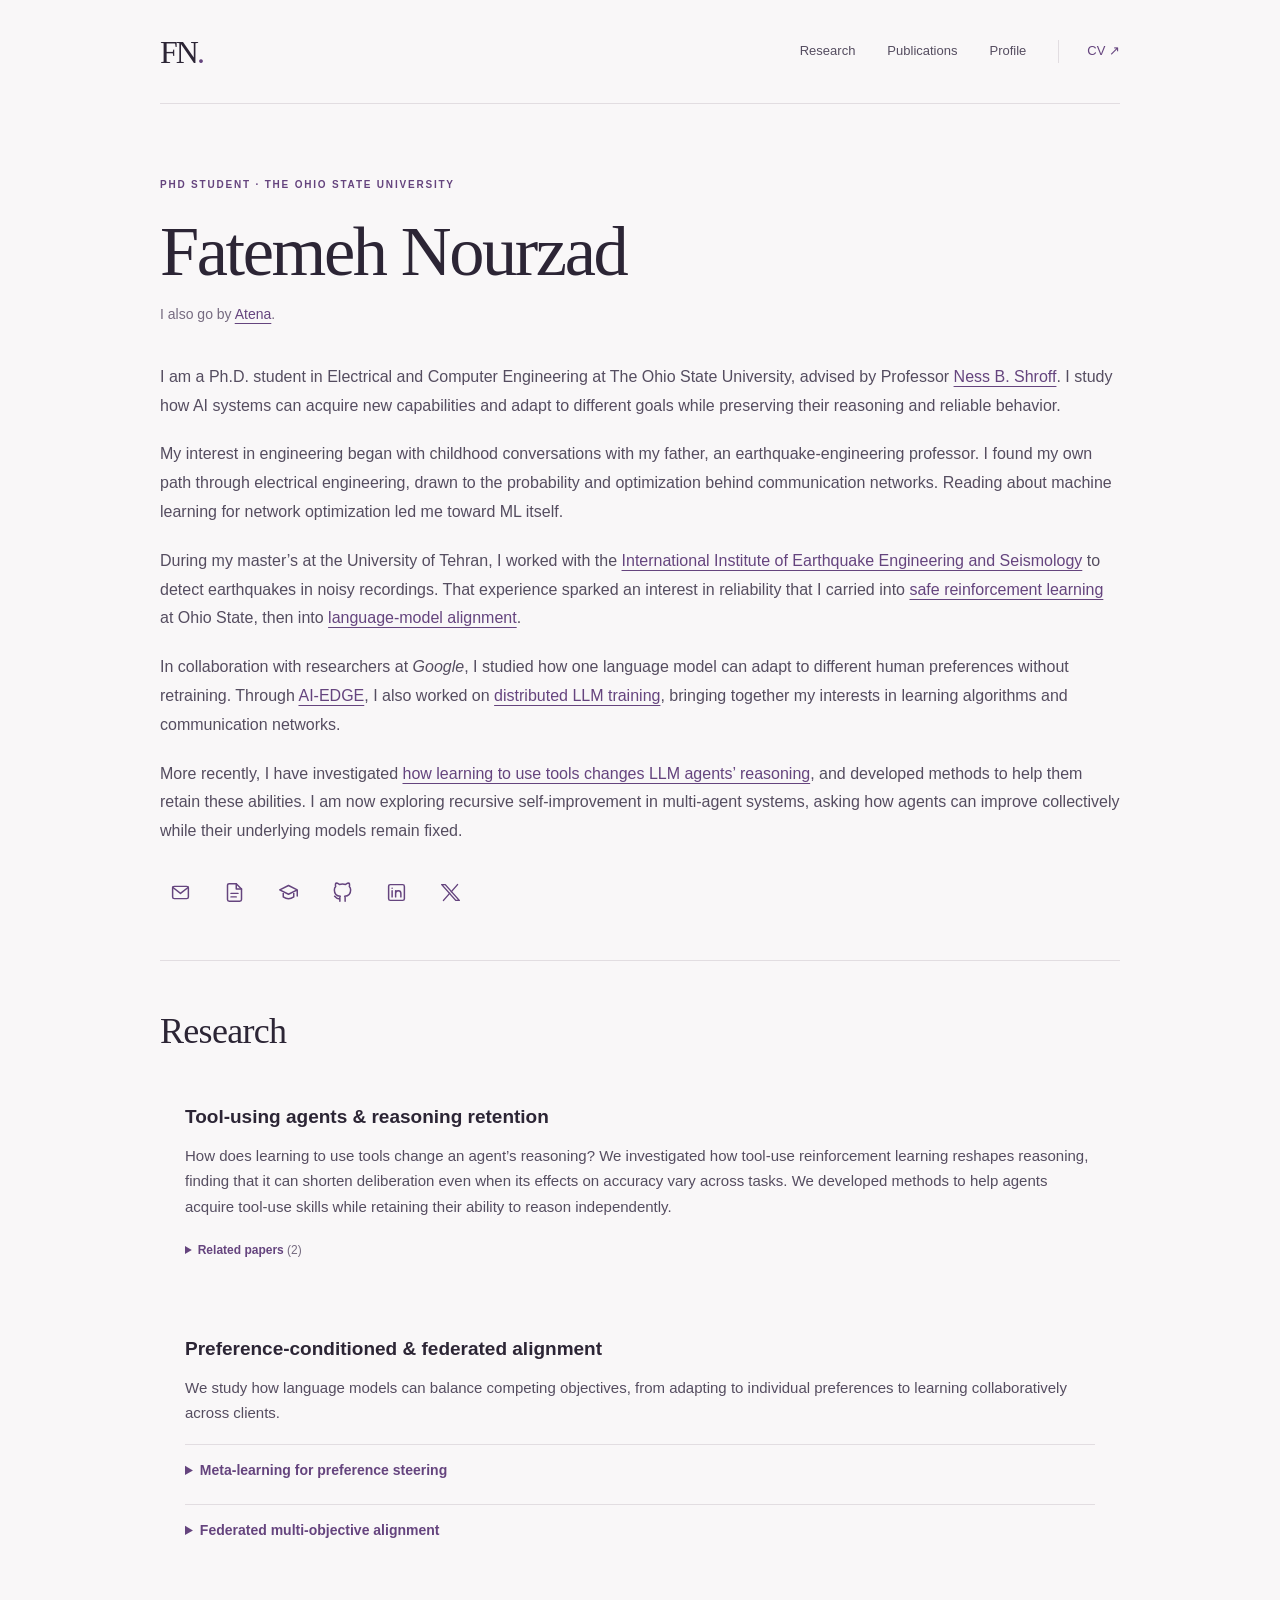
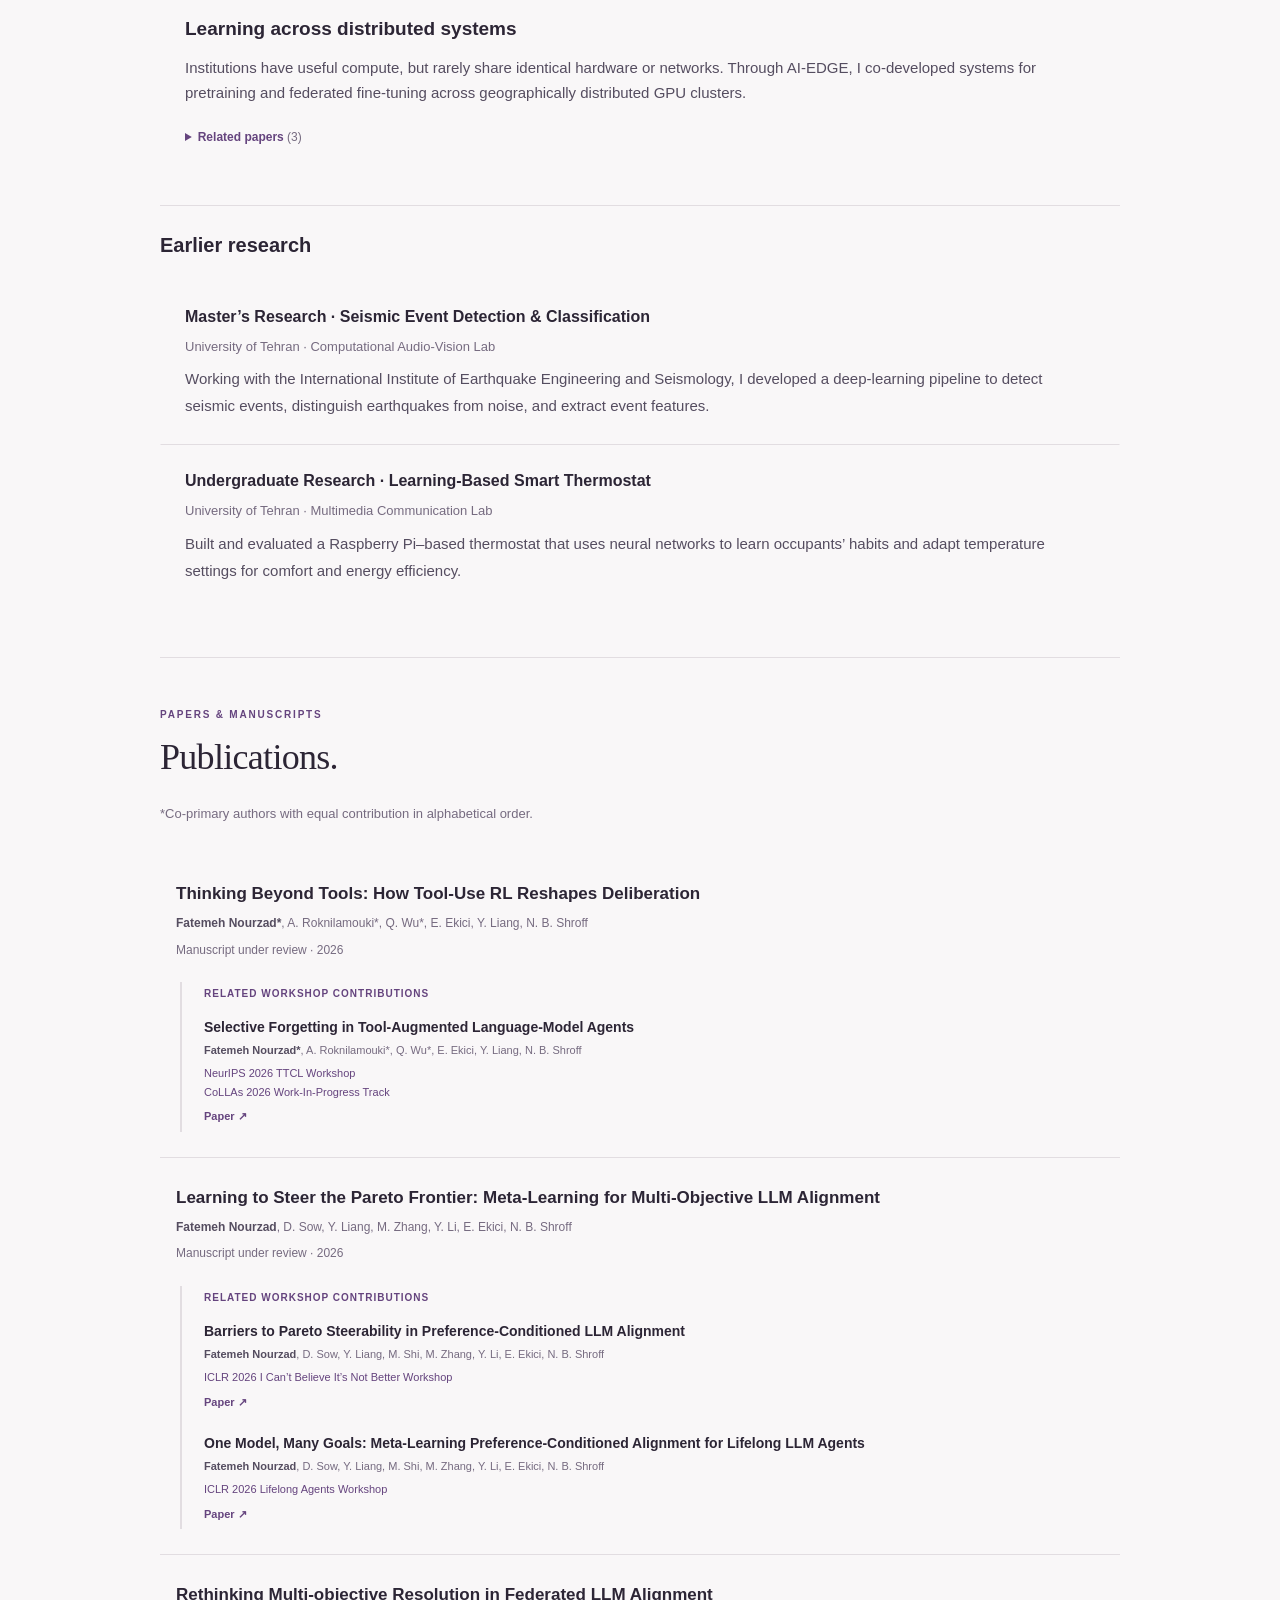
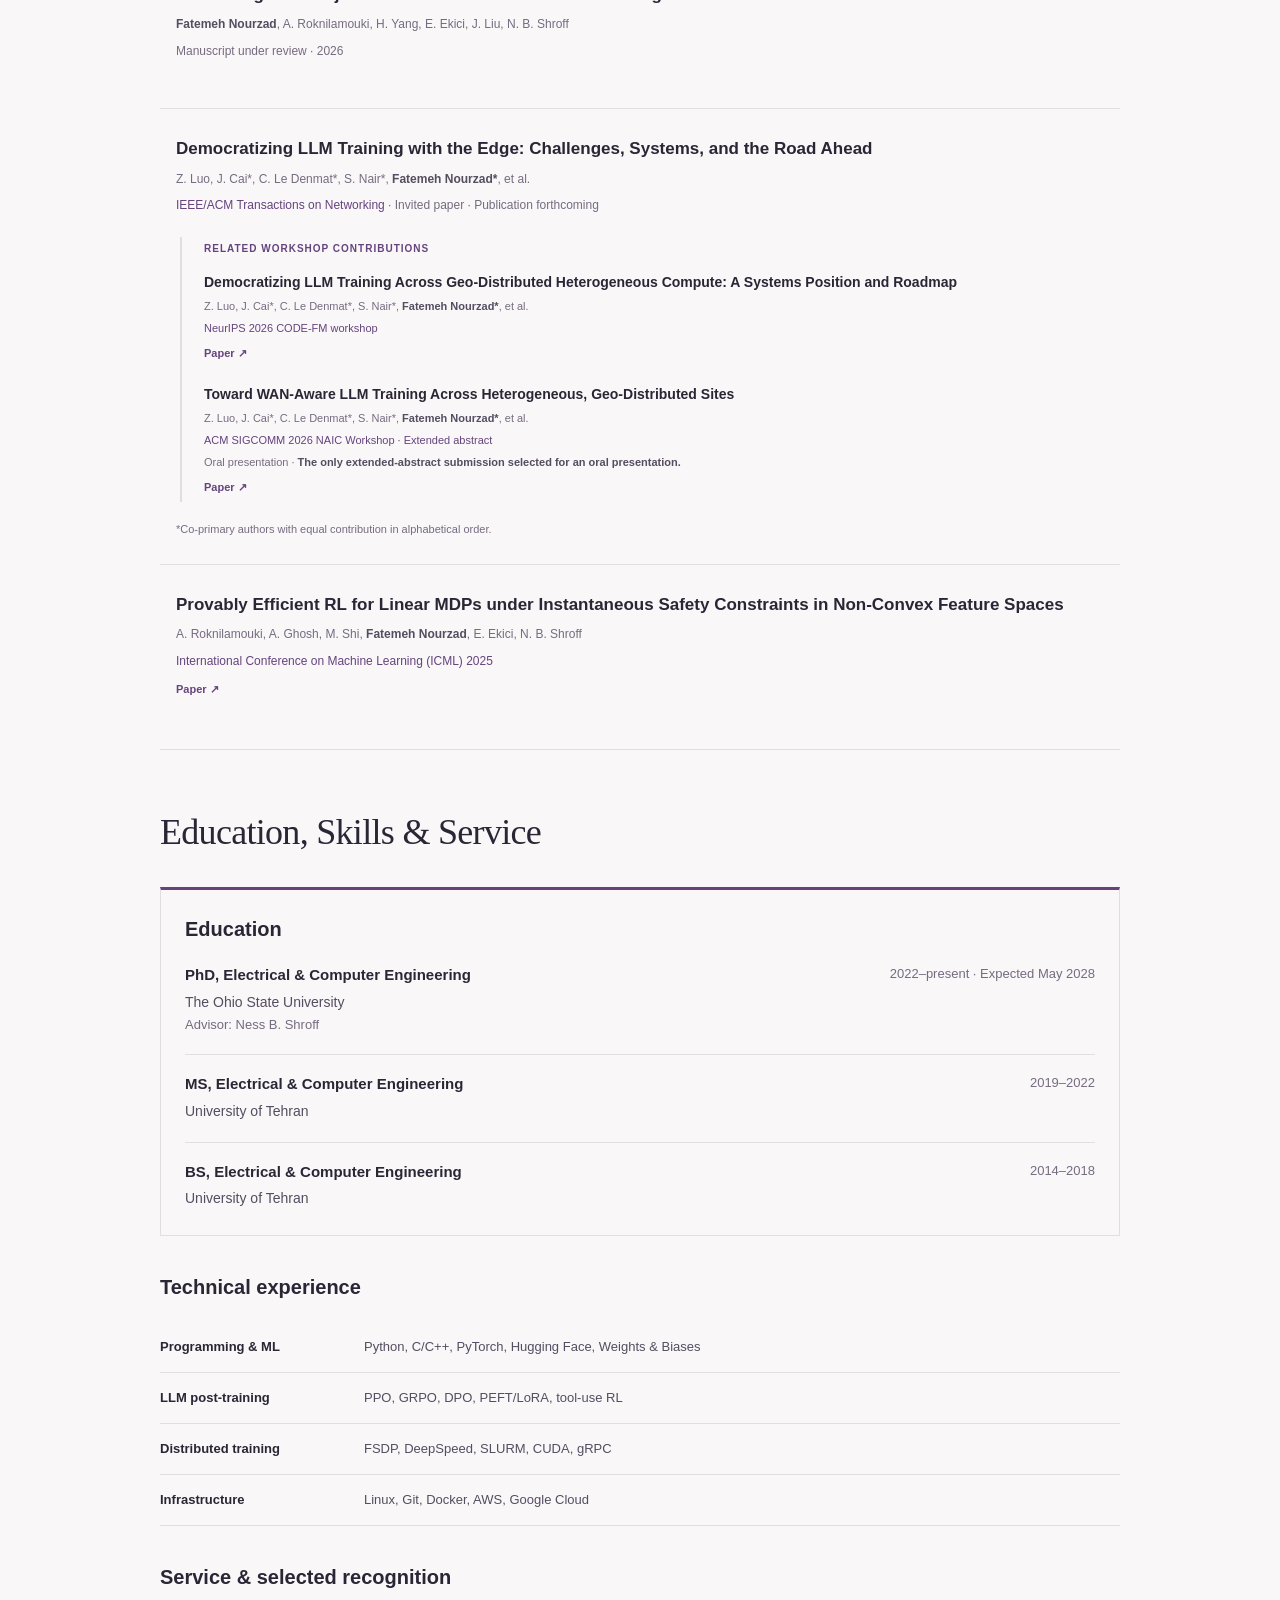
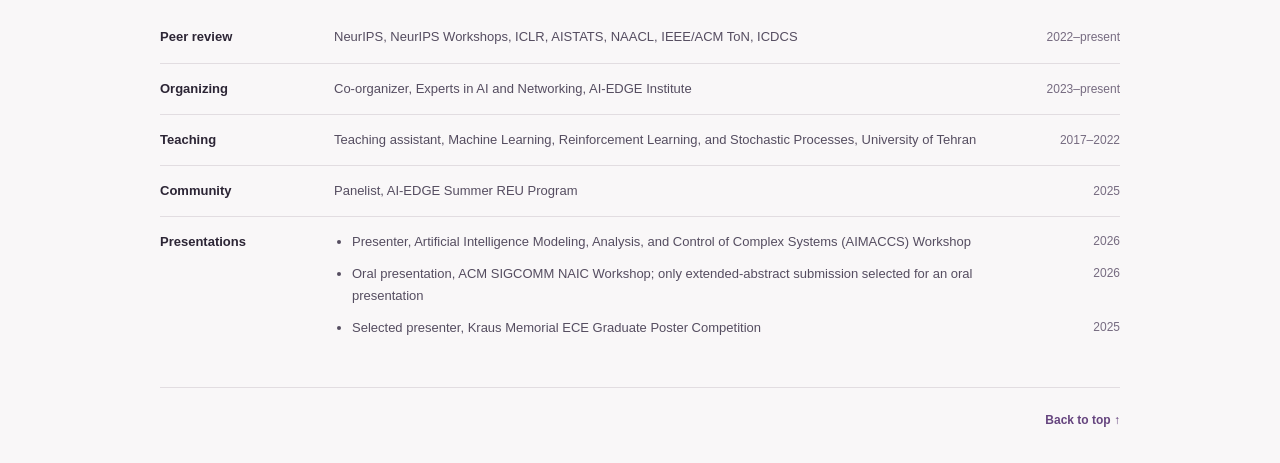
==== commit da670b23: "Add files via upload" ====
--- a/index.html
+++ b/index.html
@@ -13,7 +13,7 @@
 <header class="header wrap">
   <a class="wordmark" href="#home" aria-label="Fatemeh Nourzad, home">FN<span>.</span></a>
   <nav aria-label="Main navigation">
-    <a href="#research">Research</a><a href="#publications">Publications</a><a href="#background">Background</a><a class="nav-cv" href="cv.pdf">CV <span aria-hidden="true">↗</span></a>
+    <a href="#research">Research</a><a href="#publications">Publications</a><a href="#background">Profile</a><a class="nav-cv" href="cv.pdf">CV <span aria-hidden="true">↗</span></a>
   </nav>
 </header>
 <main id="main" class="wrap">
@@ -25,9 +25,9 @@
         <p class="bio">I am a Ph.D. student in Electrical and Computer Engineering at The Ohio State University, advised by Professor <a href="https://u.osu.edu/shroff-11/">Ness B. Shroff</a>. I study how AI systems can acquire new capabilities and adapt to different goals while preserving their reasoning and reliable behavior.</p>
         <p class="bio">My interest in engineering began with childhood conversations with my father, an earthquake-engineering professor. I found my own path through electrical engineering, drawn to the probability and optimization behind communication networks. Reading about machine learning for network optimization led me toward ML itself.</p>
         <p class="bio">During my master’s at the University of Tehran, I worked with the <a href="https://www.iiees.ac.ir/en/">International Institute of Earthquake Engineering and Seismology</a> to detect earthquakes in noisy recordings. That experience sparked an interest in reliability that I carried into <a href="#pub-icml">safe reinforcement learning</a> at Ohio State, then into <a href="#research-alignment">language-model alignment</a>.</p>
-        <p class="bio">In collaboration with researchers at Google, I studied how one language model can adapt to different human preferences without retraining. Through <a href="https://aiedge.osu.edu">AI-EDGE</a>, I also worked on <a href="#research-systems">distributed LLM training</a>, bringing together my interests in learning algorithms and communication networks.</p>
+        <p class="bio">In collaboration with researchers at <em>Google</em>, I studied how one language model can adapt to different human preferences without retraining. Through <a href="https://aiedge.osu.edu">AI-EDGE</a>, I also worked on <a href="#research-systems">distributed LLM training</a>, bringing together my interests in learning algorithms and communication networks.</p>
         <p class="bio">More recently, I have investigated <a href="#research-agents">how learning to use tools changes LLM agents’ reasoning</a>, and developed methods to help them retain these abilities. I am now exploring recursive self-improvement in multi-agent systems, asking how agents can improve collectively while their underlying models remain fixed.</p>
-        <div class="contact-links" aria-label="Professional links"><a href="mailto:nourzad.1@osu.edu">Email <span aria-hidden="true">↗</span></a><a href="cv.pdf">CV (PDF) <span aria-hidden="true">↗</span></a><a href="https://scholar.google.com/citations?user=0tPAHdUAAAAJ&amp;hl=en">Google Scholar <span aria-hidden="true">↗</span></a><a href="https://github.com/atinourzad">GitHub <span aria-hidden="true">↗</span></a><a href="https://www.linkedin.com/in/fatemeh-nourzad/">LinkedIn <span aria-hidden="true">↗</span></a><a href="https://x.com/atinourzad?s=11">X <span aria-hidden="true">↗</span></a></div>
+        <div class="contact-links" aria-label="Professional links"><a href="mailto:nourzad.1@osu.edu" aria-label="Email" title="Email"><svg class="social-icon" aria-hidden="true" focusable="false" viewBox="0 0 24 24"><rect x="3" y="5" width="18" height="14" rx="2"/><path d="m3 6 9 7 9-7"/></svg></a><a href="cv.pdf" aria-label="Curriculum vitae (PDF)" title="Curriculum vitae (PDF)"><svg class="social-icon" aria-hidden="true" focusable="false" viewBox="0 0 24 24"><path d="M14 2H6a2 2 0 0 0-2 2v16a2 2 0 0 0 2 2h12a2 2 0 0 0 2-2V8z"/><path d="M14 2v6h6M8 13h8M8 17h6"/></svg></a><a href="https://scholar.google.com/citations?user=0tPAHdUAAAAJ&amp;hl=en" aria-label="Google Scholar" title="Google Scholar"><svg class="social-icon" aria-hidden="true" focusable="false" viewBox="0 0 24 24"><path d="m2 9 10-5 10 5-10 5zM6 11v6c4 3 8 3 12 0v-6M22 9v7"/></svg></a><a href="https://github.com/atinourzad" aria-label="GitHub" title="GitHub"><svg class="social-icon" aria-hidden="true" focusable="false" viewBox="0 0 24 24"><path d="M9 19c-4.3 1.3-4.3-2.2-6-2.7M15 22v-3.5c0-1 .1-1.6-.5-2.2 3.3-.4 6.8-1.6 6.8-7.3 0-1.6-.6-2.9-1.5-3.9.1-.4.7-1.9-.2-3.8 0 0-1.2-.4-4 1.5a13.5 13.5 0 0 0-7.2 0c-2.8-1.9-4-1.5-4-1.5-.9 1.9-.3 3.4-.2 3.8C3.3 6.1 2.7 7.4 2.7 9c0 5.7 3.5 6.9 6.8 7.3-.5.5-.6 1.2-.5 2.2V22"/></svg></a><a href="https://www.linkedin.com/in/fatemeh-nourzad/" aria-label="LinkedIn" title="LinkedIn"><svg class="social-icon" aria-hidden="true" focusable="false" viewBox="0 0 24 24"><rect x="3" y="3" width="18" height="18" rx="2"/><path d="M7 10v7M7 7v.1M11 17v-7M11 13a3 3 0 0 1 6 0v4"/></svg></a><a href="https://x.com/atinourzad?s=11" aria-label="X" title="X"><svg class="social-icon" aria-hidden="true" focusable="false" viewBox="0 0 24 24"><path d="m4 3 16 18h-4L0 3z" transform="translate(2 0)"/><path d="m20 3-7 8M4 21l7-8"/></svg></a></div>
       </div>
     </div>
   </section>
@@ -35,34 +35,30 @@
   <section id="research" class="section" aria-labelledby="research-title">
     <div class="section-heading"><div><h2 id="research-title">Research</h2></div></div>
     <article class="research-row" id="research-agents"><div><h3>Tool-using agents &amp; reasoning retention</h3><p>How does learning to use tools change an agent’s reasoning? We investigated how tool-use reinforcement learning reshapes reasoning, finding that it can shorten deliberation even when its effects on accuracy vary across tasks. We developed methods to help agents acquire tool-use skills while retaining their ability to reason independently.</p><details class="related-papers"><summary>Related papers <span class="paper-count">(2)</span></summary><ul><li><a href="#pub-agents">Selective Forgetting in Tool-Augmented Language-Model Agents</a><span>NeurIPS 2026 TTCL Workshop<br>CoLLAs 2026 Work-In-Progress Track</span></li><li><a href="#pub-deliberation">Thinking Beyond Tools: How Tool-Use RL Reshapes Deliberation</a><span>Manuscript under review · 2026</span></li></ul></details></div></article>
-    <article class="research-row" id="research-alignment"><div><h3>Preference-conditioned &amp; federated alignment</h3><p>We study how language models can balance competing objectives, from adapting to individual preferences to learning collaboratively across clients.</p><details class="project-detail" id="research-meta"><summary>Meta-learning for preference steering</summary><div class="project-content"><p>In collaboration with researchers at Google, we developed a meta-learning framework that trains a single language-model policy to respond to different preference combinations at inference time, without retraining. We evaluated how well it balances competing objectives and generalizes to unseen preferences, and investigated optimization and geometric barriers that can limit continuous steering.</p><p class="project-paper-label">Related papers</p><ul class="project-papers"><li><a href="#pub-frontier">Learning to Steer the Pareto Frontier: Meta-Learning for Multi-Objective LLM Alignment</a><span>Manuscript under review · 2026</span></li><li><a href="#pub-alignment">Barriers to Pareto Steerability in Preference-Conditioned LLM Alignment</a><span>ICLR 2026 I Can’t Believe It’s Not Better Workshop</span></li><li><a href="#pub-many-goals">One Model, Many Goals: Meta-Learning Preference-Conditioned Alignment for Lifelong LLM Agents</a><span>ICLR 2026 Lifelong Agents Workshop</span></li></ul></div></details><details class="project-detail" id="research-federated"><summary>Federated multi-objective alignment</summary><div class="project-content"><p>How can clients align a shared language model when their objectives conflict and their data remain local? We developed a federated multi-objective alignment framework in which clients solve regularized optimization problems locally. This controls cross-client objective disagreement and reduces communication by avoiding the transmission of separate gradients for every objective. We established finite-time Pareto-stationarity bounds and evaluated the method across heterogeneous clients.</p><p class="project-paper-label">Related paper</p><ul class="project-papers"><li><a href="#pub-rethinking">Rethinking Multi-objective Resolution in Federated LLM Alignment</a><span>Manuscript under review · 2026</span></li></ul></div></details></div></article>
+    <article class="research-row" id="research-alignment"><div><h3>Preference-conditioned &amp; federated alignment</h3><p>We study how language models can balance competing objectives, from adapting to individual preferences to learning collaboratively across clients.</p><details class="project-detail" id="research-meta"><summary>Meta-learning for preference steering</summary><div class="project-content"><p>In collaboration with researchers at <em>Google</em>, we developed a meta-learning framework that trains a single language-model policy to respond to different preference combinations at inference time, without retraining. We evaluated how well it balances competing objectives and generalizes to unseen preferences, and investigated optimization and geometric barriers that can limit continuous steering.</p><details class="related-papers"><summary>Related papers <span class="paper-count">(3)</span></summary><ul><li><a href="#pub-frontier">Learning to Steer the Pareto Frontier: Meta-Learning for Multi-Objective LLM Alignment</a><span>Manuscript under review · 2026</span></li><li><a href="#pub-alignment">Barriers to Pareto Steerability in Preference-Conditioned LLM Alignment</a><span>ICLR 2026 I Can’t Believe It’s Not Better Workshop</span></li><li><a href="#pub-many-goals">One Model, Many Goals: Meta-Learning Preference-Conditioned Alignment for Lifelong LLM Agents</a><span>ICLR 2026 Lifelong Agents Workshop</span></li></ul></details></div></details><details class="project-detail" id="research-federated"><summary>Federated multi-objective alignment</summary><div class="project-content"><p>How can clients align a shared language model when their objectives conflict and their data remain local? We developed a federated multi-objective alignment framework in which clients solve regularized optimization problems locally. This controls cross-client objective disagreement and reduces communication by avoiding the transmission of separate gradients for every objective. We established finite-time Pareto-stationarity bounds and evaluated the method across heterogeneous clients.</p><details class="related-papers"><summary>Related papers <span class="paper-count">(1)</span></summary><ul><li><a href="#pub-rethinking">Rethinking Multi-objective Resolution in Federated LLM Alignment</a><span>Manuscript under review · 2026</span></li></ul></details></div></details></div></article>
     <article class="research-row" id="research-systems"><div><h3>Learning across distributed systems</h3><p>Institutions have useful compute, but rarely share identical hardware or networks. Through AI-EDGE, I co-developed systems for pretraining and federated fine-tuning across geographically distributed GPU clusters.</p><details class="related-papers"><summary>Related papers <span class="paper-count">(3)</span></summary><ul><li><a href="#pub-systems">Democratizing LLM Training with the Edge: Challenges, Systems, and the Road Ahead</a><span>IEEE/ACM ToN · Invited paper · Accepted · Publication forthcoming</span></li><li><a href="#pub-roadmap">Democratizing LLM Training Across Geo-Distributed Heterogeneous Compute: A Systems Position and Roadmap</a><span>NeurIPS 2026 CODE-FM workshop</span></li><li><a href="#pub-sigcomm">Toward WAN-Aware LLM Training Across Heterogeneous, Geo-Distributed Sites</a><span>ACM SIGCOMM NAIC Workshop · Extended abstract · Oral presentation · 2026</span></li></ul></details></div></article>
-    <div class="earlier-work"><span class="eyebrow">Earlier work</span><p>I also contributed to research on reinforcement learning with instantaneous safety constraints, published at <a href="#pub-icml">ICML 2025</a>. My master’s research focused on deep learning for seismic time-series analysis.</p></div>
+    <div class="earlier-research"><h3>Earlier research</h3><article class="earlier-project"><div class="earlier-project-heading"><h4>Master’s Research · Seismic Event Detection &amp; Classification</h4></div><p class="earlier-lab">University of Tehran · Computational Audio-Vision Lab</p><p>Working with the International Institute of Earthquake Engineering and Seismology, I developed a deep-learning pipeline to detect seismic events, distinguish earthquakes from noise, and extract event features.</p></article><article class="earlier-project"><div class="earlier-project-heading"><h4>Undergraduate Research · Learning-Based Smart Thermostat</h4></div><p class="earlier-lab">University of Tehran · Multimedia Communication Lab</p><p>Built and evaluated a Raspberry Pi–based thermostat that uses neural networks to learn occupants’ habits and adapt temperature settings for comfort and energy efficiency.</p></article></div>
   </section>
 
-  <section id="publications" class="section" aria-labelledby="grouped-title"><div class="section-heading"><div><p class="eyebrow">Papers &amp; manuscripts</p><h2 id="grouped-title">Publications.</h2></div></div><p class="section-description">Related workshop contributions appear beneath the main manuscript. Each entry retains its own title, venue, and publication status. An asterisk indicates equal contribution.</p><div class="publication-group"><article class="publication" id="pub-deliberation"><div><h3>Thinking Beyond Tools: How Tool-Use RL Reshapes Deliberation</h3><p class="authors"><strong>Fatemeh Nourzad*</strong>, A. Roknilamouki*, Q. Wu*, E. Ekici, Y. Liang, N. B. Shroff</p><p class="venue muted">Manuscript under review · 2026</p></div></article><div class="nested-workshops"><p class="workshop-label">Related workshop contributions</p><ul class="workshop-list"><li id="pub-agents"><h4>Selective Forgetting in Tool-Augmented Language-Model Agents</h4><p class="authors"><strong>Fatemeh Nourzad*</strong>, A. Roknilamouki*, Q. Wu*, E. Ekici, Y. Liang, N. B. Shroff</p><p class="venue">NeurIPS 2026 TTCL Workshop<br>CoLLAs 2026 Work-In-Progress Track</p><a class="paper-link" href="https://openreview.net/pdf?id=LR42v6QEQr">Paper ↗</a></li></ul></div></div>
+  <section id="publications" class="section" aria-labelledby="grouped-title"><div class="section-heading"><div><p class="eyebrow">Papers &amp; manuscripts</p><h2 id="grouped-title">Publications.</h2></div></div><p class="section-description">*Co-primary authors with equal contribution in alphabetical order.</p><div class="publication-group"><article class="publication" id="pub-deliberation"><div><h3>Thinking Beyond Tools: How Tool-Use RL Reshapes Deliberation</h3><p class="authors"><strong>Fatemeh Nourzad*</strong>, A. Roknilamouki*, Q. Wu*, E. Ekici, Y. Liang, N. B. Shroff</p><p class="venue muted">Manuscript under review · 2026</p></div></article><div class="nested-workshops"><p class="workshop-label">Related workshop contributions</p><ul class="workshop-list"><li id="pub-agents"><h4>Selective Forgetting in Tool-Augmented Language-Model Agents</h4><p class="authors"><strong>Fatemeh Nourzad*</strong>, A. Roknilamouki*, Q. Wu*, E. Ekici, Y. Liang, N. B. Shroff</p><p class="venue">NeurIPS 2026 TTCL Workshop<br>CoLLAs 2026 Work-In-Progress Track</p><a class="paper-link" href="https://openreview.net/pdf?id=LR42v6QEQr">Paper ↗</a></li></ul></div></div>
 <div class="publication-group"><article class="publication" id="pub-frontier"><div><h3>Learning to Steer the Pareto Frontier: Meta-Learning for Multi-Objective LLM Alignment</h3><p class="authors"><strong>Fatemeh Nourzad</strong>, D. Sow, Y. Liang, M. Zhang, Y. Li, E. Ekici, N. B. Shroff</p><p class="venue muted">Manuscript under review · 2026</p></div></article><div class="nested-workshops"><p class="workshop-label">Related workshop contributions</p><ul class="workshop-list"><li id="pub-alignment"><h4>Barriers to Pareto Steerability in Preference-Conditioned LLM Alignment</h4><p class="authors"><strong>Fatemeh Nourzad</strong>, D. Sow, Y. Liang, M. Shi, M. Zhang, Y. Li, E. Ekici, N. B. Shroff</p><p class="venue">ICLR 2026 I Can’t Believe It’s Not Better Workshop</p><a class="paper-link" href="https://openreview.net/forum?id=GVlh3flsqF">Paper ↗</a></li><li id="pub-many-goals"><h4>One Model, Many Goals: Meta-Learning Preference-Conditioned Alignment for Lifelong LLM Agents</h4><p class="authors"><strong>Fatemeh Nourzad</strong>, D. Sow, Y. Liang, M. Shi, M. Zhang, Y. Li, E. Ekici, N. B. Shroff</p><p class="venue">ICLR 2026 Lifelong Agents Workshop</p><a class="paper-link" href="https://openreview.net/forum?id=2FVShQSae2">Paper ↗</a></li></ul></div></div>
 <div class="publication-group"><article class="publication" id="pub-rethinking"><div><h3>Rethinking Multi-objective Resolution in Federated LLM Alignment</h3><p class="authors"><strong>Fatemeh Nourzad</strong>, A. Roknilamouki, H. Yang, E. Ekici, J. Liu, N. B. Shroff</p><p class="venue muted">Manuscript under review · 2026</p></div></article></div>
-<div class="publication-group"><article class="publication" id="pub-systems"><div><h3>Democratizing LLM Training with the Edge: Challenges, Systems, and the Road Ahead</h3><p class="authors">Z. Luo, J. Cai*, C. Le Denmat*, S. Nair*, <strong>Fatemeh Nourzad*</strong>, et al.</p><p class="venue">IEEE/ACM Transactions on Networking <span>· Invited paper · Publication forthcoming</span></p></div></article><div class="nested-workshops"><p class="workshop-label">Related workshop contributions</p><ul class="workshop-list"><li id="pub-roadmap"><h4><a href="https://openreview.net/pdf?id=pezODLJ0Fc">Democratizing LLM Training Across Geo-Distributed Heterogeneous Compute: A Systems Position and Roadmap</a></h4><p class="authors">Z. Luo, J. Cai*, C. Le Denmat*, S. Nair*, <strong>Fatemeh Nourzad*</strong>, et al.</p><p class="venue">NeurIPS 2026 CODE-FM workshop</p><a class="paper-link" href="https://openreview.net/pdf?id=pezODLJ0Fc">Paper ↗</a></li><li id="pub-sigcomm"><h4><a href="https://dl.acm.org/doi/pdf/10.1145/3789240.3828748">Toward WAN-Aware LLM Training Across Heterogeneous, Geo-Distributed Sites</a></h4><p class="venue">ACM SIGCOMM 2026 NAIC Workshop · Extended abstract</p><p class="authors">Oral presentation · <strong>The only extended-abstract submission selected for an oral presentation.</strong></p><a class="paper-link" href="https://dl.acm.org/doi/pdf/10.1145/3789240.3828748">Paper ↗</a></li></ul></div><p class="authorship-note">*Co-primary authors with equal contribution in alphabetical order.</p></div>
+<div class="publication-group"><article class="publication" id="pub-systems"><div><h3>Democratizing LLM Training with the Edge: Challenges, Systems, and the Road Ahead</h3><p class="authors">Z. Luo, J. Cai*, C. Le Denmat*, S. Nair*, <strong>Fatemeh Nourzad*</strong>, et al.</p><p class="venue">IEEE/ACM Transactions on Networking <span>· Invited paper · Publication forthcoming</span></p></div></article><div class="nested-workshops"><p class="workshop-label">Related workshop contributions</p><ul class="workshop-list"><li id="pub-roadmap"><h4><a href="https://openreview.net/pdf?id=pezODLJ0Fc">Democratizing LLM Training Across Geo-Distributed Heterogeneous Compute: A Systems Position and Roadmap</a></h4><p class="authors">Z. Luo, J. Cai*, C. Le Denmat*, S. Nair*, <strong>Fatemeh Nourzad*</strong>, et al.</p><p class="venue">NeurIPS 2026 CODE-FM workshop</p><a class="paper-link" href="https://openreview.net/pdf?id=pezODLJ0Fc">Paper ↗</a></li><li id="pub-sigcomm"><h4><a href="https://dl.acm.org/doi/pdf/10.1145/3789240.3828748">Toward WAN-Aware LLM Training Across Heterogeneous, Geo-Distributed Sites</a></h4><p class="authors">Z. Luo, J. Cai*, C. Le Denmat*, S. Nair*, <strong>Fatemeh Nourzad*</strong>, et al.</p><p class="venue">ACM SIGCOMM 2026 NAIC Workshop · Extended abstract</p><p class="authors">Oral presentation · <strong>The only extended-abstract submission selected for an oral presentation.</strong></p><a class="paper-link" href="https://dl.acm.org/doi/pdf/10.1145/3789240.3828748">Paper ↗</a></li></ul></div><p class="authorship-note">*Co-primary authors with equal contribution in alphabetical order.</p></div>
 <div class="publication-group"><article class="publication" id="pub-icml"><div><h3><a href="https://proceedings.mlr.press/v267/roknilamouki25a.html">Provably Efficient RL for Linear MDPs under Instantaneous Safety Constraints in Non-Convex Feature Spaces</a></h3><p class="authors">A. Roknilamouki, A. Ghosh, M. Shi, <strong>Fatemeh Nourzad</strong>, E. Ekici, N. B. Shroff</p><p class="venue">International Conference on Machine Learning (ICML) 2025</p><a class="paper-link" href="https://proceedings.mlr.press/v267/roknilamouki25a.html">Paper ↗</a></div></article></div></section>
 
   <section id="background" class="section" aria-labelledby="background-title">
-    <div class="section-heading"><div><p class="eyebrow">Education &amp; community</p><h2 id="background-title">Background.</h2></div></div>
+    <div class="section-heading"><div><h2 id="background-title">Education, Skills &amp; Service</h2></div></div>
     <div class="background-grid">
       <section class="background-panel" aria-labelledby="education-heading">
         <h3 id="education-heading">Education</h3>
-        <div class="background-item"><p class="date">2022–present · Expected May 2028</p><h4>PhD, Electrical &amp; Computer Engineering</h4><p>The Ohio State University</p><p class="detail">Advisor: Ness B. Shroff</p></div>
-        <div class="background-item"><p class="date">2019–2022</p><h4>MS, Electrical &amp; Computer Engineering</h4><p>University of Tehran</p></div>
-        <div class="background-item"><p class="date">2014–2018</p><h4>BS, Electrical &amp; Computer Engineering</h4><p>University of Tehran</p></div>
+        <div class="background-item education-row"><div class="education-copy"><h4>PhD, Electrical &amp; Computer Engineering</h4><p>The Ohio State University</p><p class="detail">Advisor: Ness B. Shroff</p></div><p class="date">2022–present · Expected May 2028</p></div>
+        <div class="background-item education-row"><div class="education-copy"><h4>MS, Electrical &amp; Computer Engineering</h4><p>University of Tehran</p></div><p class="date">2019–2022</p></div>
+        <div class="background-item education-row"><div class="education-copy"><h4>BS, Electrical &amp; Computer Engineering</h4><p>University of Tehran</p></div><p class="date">2014–2018</p></div>
       </section>
-      <section class="background-panel" aria-labelledby="experience-heading">
-        <h3 id="experience-heading">Research experience</h3>
-        <div class="background-item"><p class="date">2024–present</p><h4>Research Assistant</h4><p>The Ohio State University</p></div>
-        <div class="background-item"><p class="date">2023–2026</p><h4>Research Assistant · AI-EDGE</h4><p>Federated &amp; distributed foundation-model training</p></div>
-        
-      </section>
+      
     </div>
-    <section class="technical-experience" aria-labelledby="technical-heading">
+    
+<section class="technical-experience" aria-labelledby="technical-heading">
       <h3 id="technical-heading">Technical experience</h3>
       <dl class="technical-list">
         <div><dt>Programming &amp; ML</dt><dd>Python, C/C++, PyTorch, Hugging Face, Weights &amp; Biases</dd></div>
@@ -71,9 +67,26 @@
         <div><dt>Infrastructure</dt><dd>Linux, Git, Docker, AWS, Google Cloud</dd></div>
       </dl>
     </section>
-    <div class="service"><h3 class="group-heading">Service &amp; selected recognition</h3><dl><div><dt>Peer review</dt><dd>NeurIPS, NeurIPS Workshops, ICLR, AISTATS, NAACL, IEEE/ACM ToN, ICDCS <span class="detail">· 2022–present</span></dd></div><div><dt>Organizing</dt><dd>Experts in AI and Networking, AI-EDGE Institute <span class="detail">· Co-organizer, 2023–present</span></dd></div><div><dt>Teaching</dt><dd>Machine Learning, Reinforcement Learning, and Stochastic Processes, University of Tehran <span class="detail">· Teaching assistant, 2017–2022</span></dd></div><div><dt>Community</dt><dd>Panelist, AI-EDGE Summer REU Program <span class="detail">· 2025</span></dd></div><div><dt>Presentations</dt><dd><ul class="presentation-list"><li>Artificial Intelligence Modeling, Analysis, and Control of Complex Systems (AIMACCS) Workshop <span class="detail">· Presenter, June 2026</span></li><li>ACM SIGCOMM NAIC Workshop <span class="detail">· 2026 oral presentation; only extended-abstract submission selected for an oral</span></li><li>Kraus Memorial ECE Graduate Poster Competition <span class="detail">· Selected presenter, 2025</span></li></ul></dd></div></dl></div>
+    <div class="service">
+      <h3 class="group-heading">Service &amp; selected recognition</h3>
+      <dl>
+        <div><dt>Peer review</dt><dd><span class="service-copy">NeurIPS, NeurIPS Workshops, ICLR, AISTATS, NAACL, IEEE/ACM ToN, ICDCS</span><span class="service-date">2022–present</span></dd></div>
+        <div><dt>Organizing</dt><dd><span class="service-copy">Co-organizer, Experts in AI and Networking, AI-EDGE Institute</span><span class="service-date">2023–present</span></dd></div>
+        <div><dt>Teaching</dt><dd><span class="service-copy">Teaching assistant, Machine Learning, Reinforcement Learning, and Stochastic Processes, University of Tehran</span><span class="service-date">2017–2022</span></dd></div>
+        <div><dt>Community</dt><dd><span class="service-copy">Panelist, AI-EDGE Summer REU Program</span><span class="service-date">2025</span></dd></div>
+        <div><dt>Presentations</dt><dd class="presentation-cell">
+          <ul class="presentation-list">
+            <li><span class="presentation-copy">Presenter, Artificial Intelligence Modeling, Analysis, and Control of Complex Systems (AIMACCS) Workshop</span><span class="service-date">2026</span></li>
+            <li><span class="presentation-copy">Oral presentation, ACM SIGCOMM NAIC Workshop; only extended-abstract submission selected for an oral presentation</span><span class="service-date">2026</span></li>
+            <li><span class="presentation-copy">Selected presenter, Kraus Memorial ECE Graduate Poster Competition</span><span class="service-date">2025</span></li>
+          </ul>
+        </dd></div>
+      </dl>
+    </div>
   </section>
-  <footer><div><p class="footer-name">Fatemeh Nourzad</p><p>Electrical &amp; Computer Engineering · The Ohio State University</p></div><a href="mailto:nourzad.1@osu.edu">nourzad.1@osu.edu ↗</a></footer>
+<div class="page-end"><a href="#home">Back to top <span aria-hidden="true">↑</span></a></div>
 </main>
+<script src="interactions.js" defer></script>
+<script src="font-preview.js" defer></script>
 </body>
 </html>
--- a/styles.css
+++ b/styles.css
@@ -19,7 +19,7 @@
 .related-papers li a{display:block;font-size:14px;line-height:1.5;text-decoration:none}
 .related-papers li a:hover{text-decoration:underline}
 .related-papers li>span{display:block;font-size:11px;color:var(--muted);margin-top:5px}
-.publication:target{background:var(--wash);box-shadow:inset 3px 0 var(--plum)}
+.publication.is-linked{background:var(--wash);box-shadow:inset 3px 0 var(--plum)}
 
 .publication-comparison{display:flex;flex-wrap:wrap;gap:12px 24px;align-items:center;border-top:1px solid var(--line);padding:20px 0;font-size:12px}
 .publication-comparison>span{font-weight:600;color:var(--ink);width:100%}
@@ -42,7 +42,7 @@
 .workshop-list .authors{font-size:11px;margin-top:3px}
 .workshop-list .venue{font-size:11px;margin-top:4px}
 .workshop-list .paper-link{margin-top:5px}
-.workshop-list li:target{background:var(--wash)}
+.workshop-list li.is-linked{background:var(--wash)}
 @media(max-width:640px){.publication-group .publication{grid-template-columns:1fr;gap:6px}.nested-workshops{margin-left:0;padding-left:16px}.publication-group .publication h3{font-size:16px}.publication-comparison{gap:12px}.publication-comparison a{font-size:11px}}
 
 .project-detail{margin-top:18px;border-top:1px solid var(--line)}
@@ -66,7 +66,7 @@
 .background-panel .background-item{padding-bottom:18px;margin-bottom:18px;border-bottom:1px solid var(--line)}
 .background-panel .background-item:last-child{border-bottom:0;padding-bottom:0;margin-bottom:0}
 .research-row[id],.project-detail[id]{scroll-margin-top:30px}
-.research-row:target,.project-detail:target{background:var(--wash)}
+.research-row.is-linked,.project-detail.is-linked{background:var(--wash)}
 @media(max-width:900px){.background-grid{grid-template-columns:1fr;gap:24px}}
 @media(max-width:640px){.background-panel{padding:20px}.nested-workshops{margin-left:0}.background-panel>h3{font-size:22px}}
 
@@ -81,7 +81,7 @@
 main.wrap>.section+.section{margin-top:0}
 #research .section-heading{margin-bottom:24px}
 #research-title{margin-top:0}
-#research>.research-row:first-of-type{border-top:0;padding-top:0}
+
 #publications>.publication-group:last-child{border-bottom:0;padding-bottom:0}
 #publications>.publication-group:last-child>.publication{padding-bottom:0}
 .service dl>div:last-child{border-bottom:0;padding-bottom:0}
@@ -103,3 +103,149 @@
 .technical-list dt{font-size:13px}
 .technical-list dd{font-size:13px}
 @media(max-width:640px){.technical-list>div{grid-template-columns:1fr;gap:5px}.technical-experience>h3{font-size:22px}}
+
+/* Raised research cards: pointer, keyboard, and incoming links. */
+#research .research-row{
+ position:relative;
+ margin:8px 0 20px;
+ padding:24px;
+ border:1px solid transparent;
+ border-radius:10px;
+ background:transparent;
+ transform:translateY(0);
+ box-shadow:0 0 0 rgba(69,43,91,0);
+ transition:transform 180ms ease,box-shadow 180ms ease,background-color 180ms ease,border-color 180ms ease;
+}
+#research .research-row.is-linked,
+#research .research-row:has(:focus-visible){
+ background:#fffefe;
+ border-color:#cbb9db;
+ transform:translateY(-5px);
+ box-shadow:0 14px 28px -10px rgba(69,43,91,.30),0 3px 8px rgba(69,43,91,.07),inset 0 1px 0 rgba(255,255,255,.9);
+}
+@media(hover:hover) and (pointer:fine){
+ #research .research-row:hover{
+  background:#fffefe;
+  border-color:#cbb9db;
+  transform:translateY(-5px);
+  box-shadow:0 14px 28px -10px rgba(69,43,91,.30),0 3px 8px rgba(69,43,91,.07),inset 0 1px 0 rgba(255,255,255,.9);
+ }
+}
+@media(max-width:640px){#research .research-row{padding:18px}}
+@media(prefers-reduced-motion:reduce){
+ #research .research-row{transition:none}
+ #research .research-row.is-linked,
+ #research .research-row:has(:focus-visible),
+ #research .research-row:hover{transform:none}
+}
+
+
+/* A single full-width sequence avoids uneven background columns. */
+#background .background-grid{grid-template-columns:minmax(0,1fr);align-items:start;gap:28px}
+#background .technical-experience{margin-top:36px}
+
+/* Education uses the full width, with dates aligned opposite the degree. */
+#background .education-row{display:grid;grid-template-columns:minmax(0,1fr) auto;gap:24px;align-items:start}
+#background .education-row .date{font-size:14px;line-height:1.6;text-align:right;margin:0}
+#background .education-copy h4{font-size:17px;line-height:1.5;margin:0 0 5px}
+#background .education-copy p{font-size:15px;line-height:1.7}
+#background .education-copy .detail{font-size:14px}
+.earlier-research{margin-top:28px;padding-top:24px;border-top:1px solid var(--line)}
+.earlier-research>h3{font:24px/1.3 var(--serif);margin:0 0 15px}
+.earlier-intro{font-size:14px;margin-bottom:20px}
+.earlier-project{padding:20px 0;border-top:1px solid var(--line)}
+.earlier-project-heading{display:flex;align-items:baseline;justify-content:space-between;gap:24px}
+.earlier-project-heading h4{font-size:16px;font-weight:550;line-height:1.5}
+.earlier-project-heading .date{font-size:12px;white-space:nowrap;margin:0}
+.earlier-project .earlier-lab{font-size:13px;color:var(--plum);margin:7px 0}
+.earlier-project>p:last-child{font-size:14px;line-height:1.8;max-width:85ch}
+@media(max-width:640px){
+ #background .education-row{grid-template-columns:minmax(0,1fr);gap:8px}
+ #background .education-row .date{text-align:left;font-size:12px}
+ #background .education-copy h4{font-size:16px}
+ .earlier-project-heading{flex-direction:column;gap:7px}
+ .earlier-project-heading .date{white-space:normal}
+}
+
+/* Unified type hierarchy: serif page titles, sans-serif content headings. */
+h1,h2{font-family:var(--serif);color:var(--ink)}
+h3,h4,summary,dt{font-family:var(--sans)}
+#research .research-row h3{font-size:19px;font-weight:600;line-height:1.5}
+.earlier-research>h3,
+.background-panel>h3,
+.technical-experience>h3,
+.service>.group-heading{
+ font:600 20px/1.5 var(--sans);
+ color:var(--ink);
+ letter-spacing:0;
+ text-transform:none;
+ margin:0 0 20px;
+}
+.earlier-research>.earlier-project:first-of-type{border-top:0;padding-top:4px}
+.earlier-project-heading h4{font-size:16px;font-weight:600;color:var(--ink)}
+.earlier-project .earlier-lab{font-size:13px;color:var(--muted)}
+.earlier-project>p:last-child{font-size:15px;color:var(--body)}
+#background .education-copy h4{font:600 15px/1.5 var(--sans);margin-bottom:4px}
+#background .education-copy p{font-size:14px;color:var(--body)}
+#background .education-copy .detail{font-size:13px;color:var(--muted)}
+#background .education-row .date{font-size:13px;color:var(--muted)}
+.service{margin-top:36px}
+.service dl>div{grid-template-columns:150px minmax(0,1fr);gap:24px;font-size:13px}
+.service dd:not(.presentation-cell){display:grid;grid-template-columns:minmax(0,1fr) auto;gap:24px;align-items:baseline}
+.service-copy,.presentation-copy{color:var(--body);min-width:0}
+.service-date{font:400 12px/1.7 var(--sans);color:var(--muted);white-space:nowrap;text-align:right}
+.service .presentation-list{list-style:disc;padding-left:18px}
+.service .presentation-list li{display:list-item;position:relative;padding-right:110px;min-height:1.7em}
+.service .presentation-list .service-date{position:absolute;right:0;top:0}
+@media(max-width:640px){
+ .service dl>div{grid-template-columns:minmax(0,1fr);gap:8px}
+ .service dd:not(.presentation-cell){gap:14px}
+ .service .presentation-list li{padding-right:58px}
+ .earlier-research>h3,.background-panel>h3,.technical-experience>h3,.service>.group-heading{font-size:19px}
+ #background .education-copy h4{font-size:15px}
+ #background .education-row .date{text-align:right}
+}
+
+/* One shared centered column and matching research-entry insets. */
+.wrap{width:min(960px,calc(100% - 80px))}
+main.wrap>#home{max-width:none;margin-inline:0}
+#home .intro-grid,#home .bio{max-width:none}
+#research .earlier-project{padding:24px;border:1px solid transparent;border-top-color:var(--line)}
+#research .earlier-project:first-of-type{padding:24px;border-top-color:transparent}
+#research .research-row p,
+#research .earlier-project>p:last-child{max-width:none}
+@media(max-width:640px){
+ .wrap{width:calc(100% - 40px)}
+ #research .earlier-project,
+ #research .earlier-project:first-of-type{padding:18px}
+}
+
+.publication,.workshop-list>li,.project-detail{transition:background-color 350ms ease,box-shadow 350ms ease}
+@media(prefers-reduced-motion:reduce){.publication,.workshop-list>li,.project-detail{transition:none}}
+
+/* Icons retain visible labels and keyboard focus. */
+.contact-links a{display:inline-flex;align-items:center;gap:7px}
+.contact-links a>span{margin:0;font-weight:600}
+.social-icon{width:17px;height:17px;flex:none;fill:none;stroke:currentColor;stroke-width:1.7;stroke-linecap:round;stroke-linejoin:round}
+/* Active section indicator; never moves the navigation text. */
+.header nav a{position:relative}
+.header nav a[aria-current="location"]{color:var(--plum)}
+.header nav a[aria-current="location"]::after{content:"";position:absolute;left:0;right:0;bottom:-8px;height:2px;background:var(--plum);border-radius:2px}
+.related-papers ul{background:#fffefe;border:1px solid #d9cce3;border-left:3px solid #bca4ce;border-radius:6px;padding:4px 18px}
+.related-papers li+li{border-color:#d6cadf}
+.project-content .related-papers{margin-top:20px}
+.project-content .related-papers ul{margin-top:10px}
+.page-end{border-top:1px solid var(--line);padding:22px 0 32px;display:flex;justify-content:flex-end}
+.page-end a{font-size:12px;font-weight:600;text-decoration:none}
+:root[data-font-preview="editorial"]{--serif:"Instrument Serif",Georgia,serif;--sans:"Manrope",Arial,sans-serif}
+:root[data-font-preview="warm"]{--serif:"Fraunces",Georgia,serif;--sans:"Inter",Arial,sans-serif}
+:root[data-font-preview="modern"]{--serif:"Space Grotesk",Arial,sans-serif;--sans:"Source Sans 3",Arial,sans-serif}
+:root[data-font-preview] h1{font-weight:400;letter-spacing:-.04em}
+
+/* Keep reading surfaces near white; purple is reserved for accents. */
+.background-panel{background:transparent}
+.publication.is-linked,.workshop-list>li.is-linked,.project-detail.is-linked{background:#fffefe}
+.contact-links{gap:14px;align-items:center}
+.contact-links a{display:inline-flex;align-items:center;justify-content:center;min-width:40px;min-height:40px;border-radius:7px}
+.contact-links a:hover{background:#f0ebef;text-decoration:none}
+.contact-links .social-icon{width:21px;height:21px}
